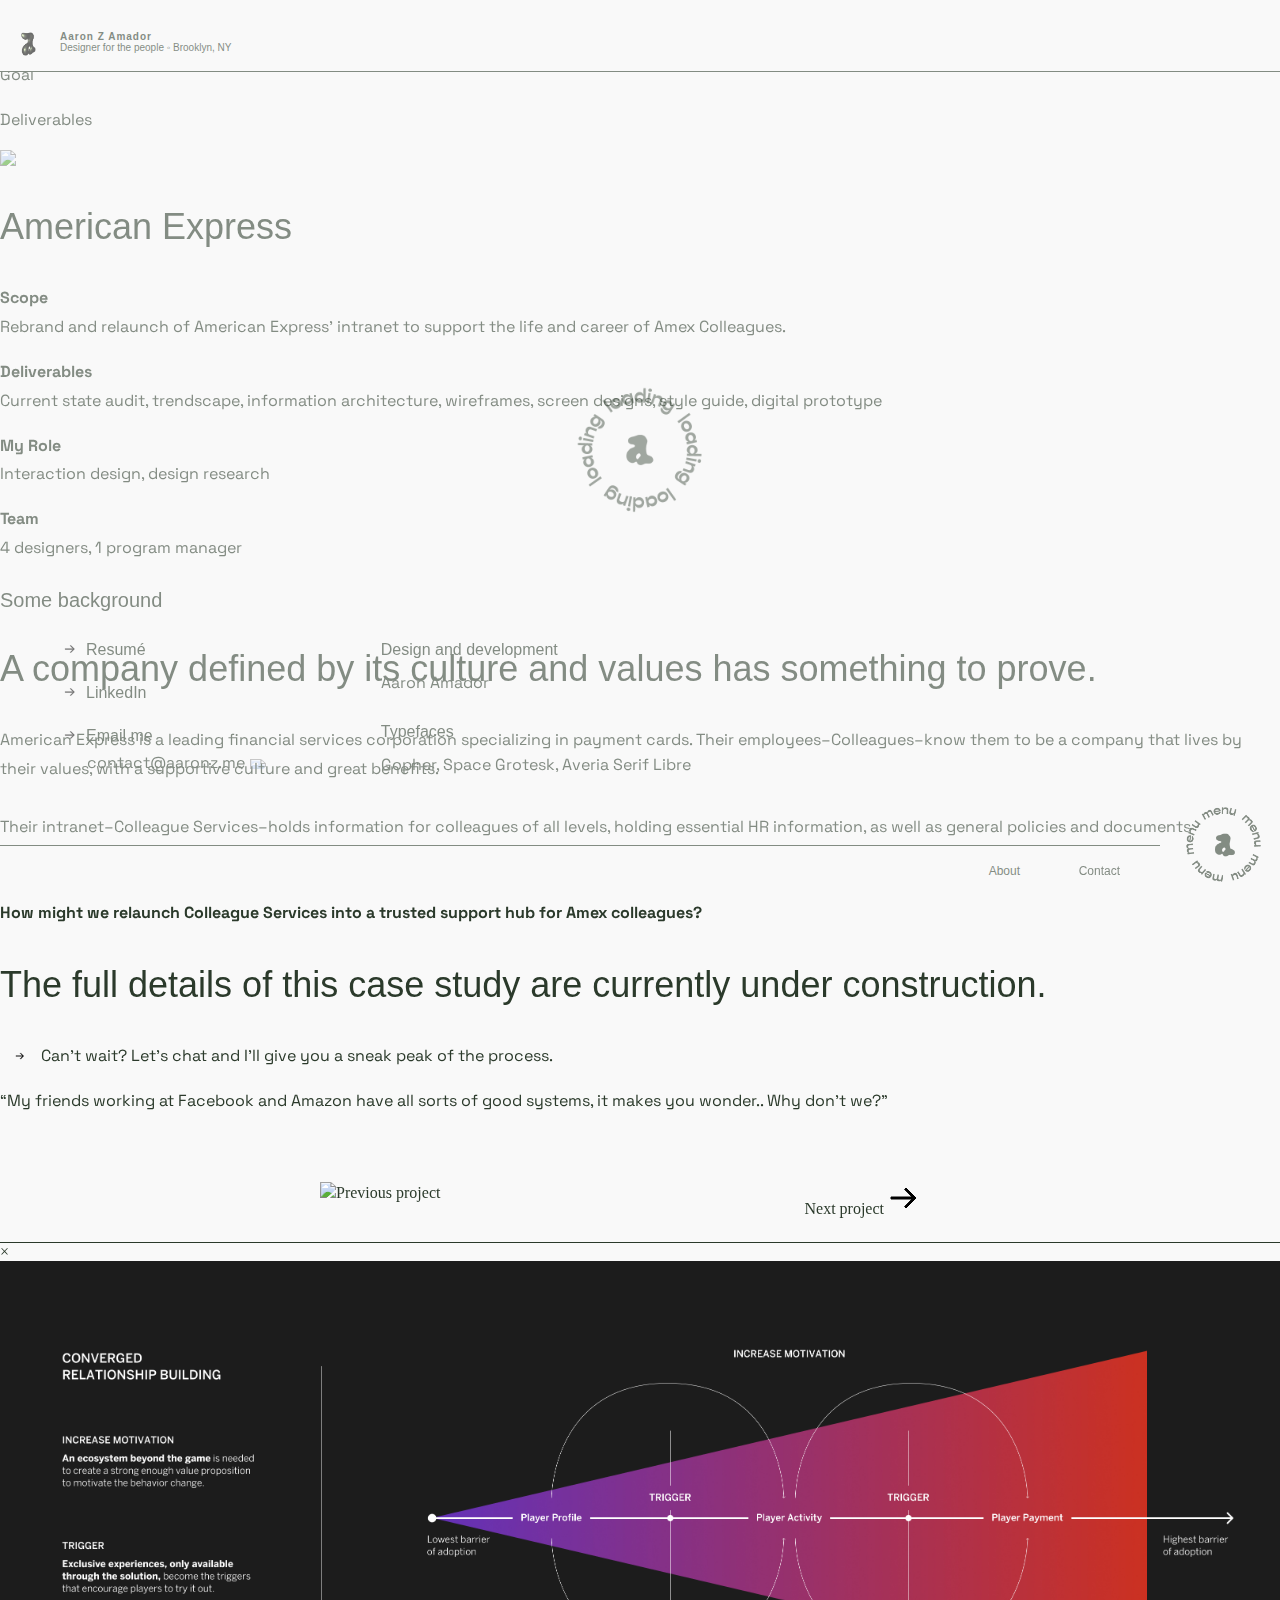
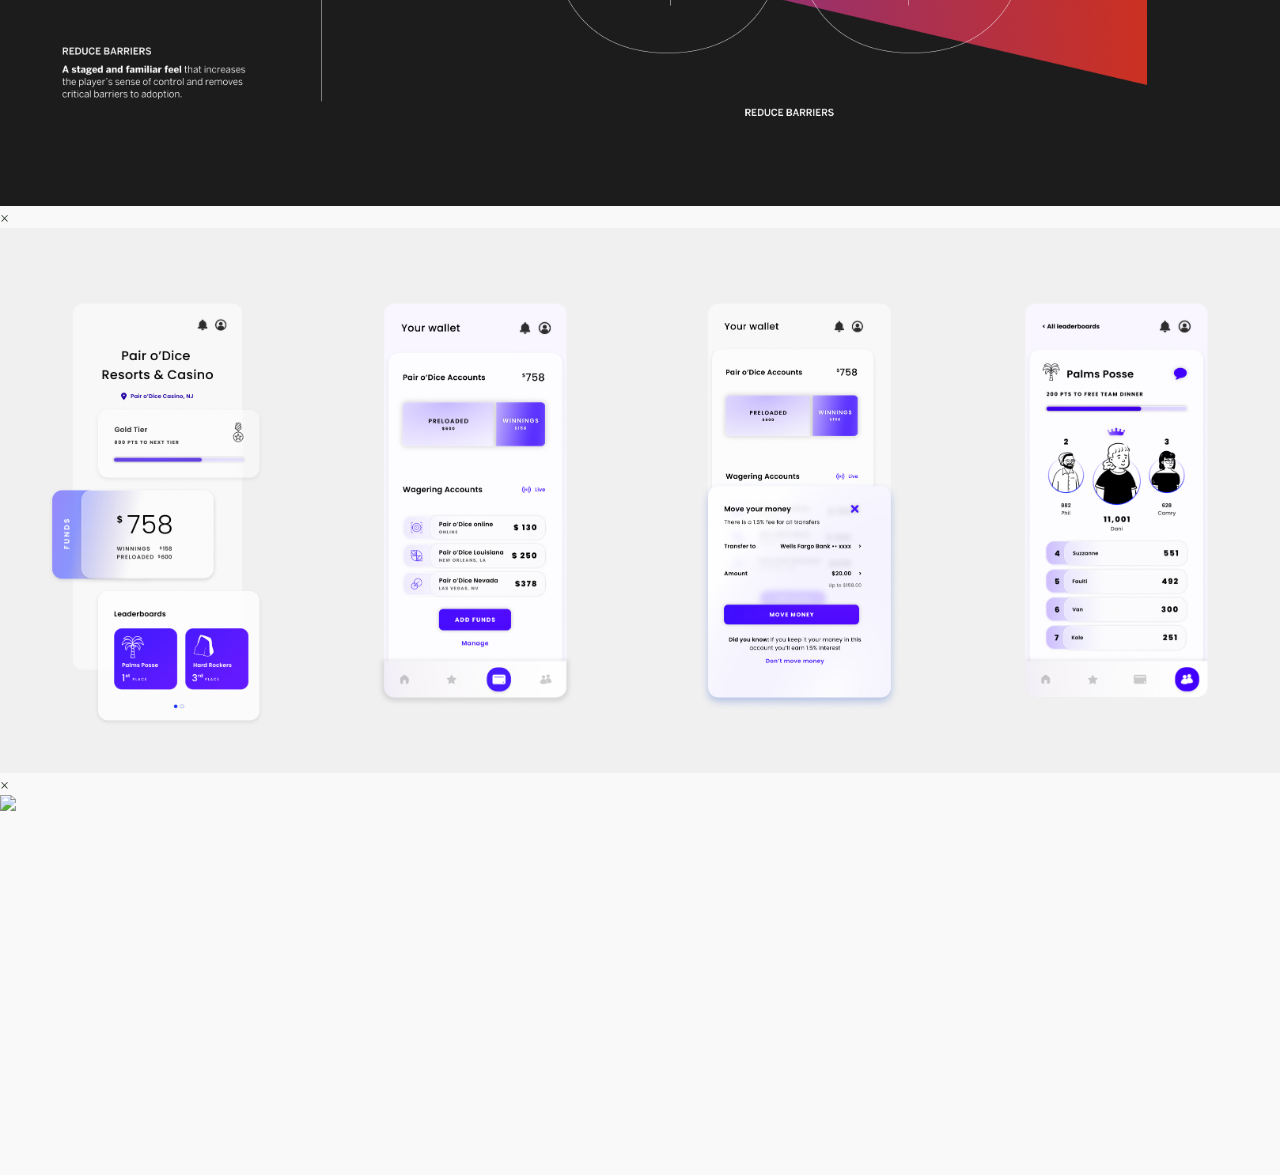
==== americanexpress.html @ e42b6cc3 "sig" ====
<!doctype html>
<html>

    <head>

        <title>American Express Case Study</title>
        <link rel="shortcut icon" type="image/jpg" href="images/favicon copy.png"/>
        <link rel="stylesheet" href="css/style.css">
        <link rel="stylesheet" href="css/americanexpressstyle.css">
        <link rel="stylesheet" href="https://use.typekit.net/ffr1rnt.css">
        <link rel="preconnect" href="https://fonts.gstatic.com">
        <link rel="preconnect" href="https://fonts.gstatic.com">
        <link href="https://fonts.googleapis.com/css2?family=Averia+Serif+Libre:ital,wght@1,300&display=swap" rel="stylesheet"><link rel="preconnect" href="https://fonts.googleapis.com">
        <link rel="preconnect" href="https://fonts.gstatic.com" crossorigin>
        <link href="https://fonts.googleapis.com/css2?family=Space+Grotesk:wght@300;400;500;600;700&display=swap" rel="stylesheet">

        <script src="https://ajax.googleapis.com/ajax/libs/jquery/1.9.1/jquery.min.js"></script>  


         <meta name="viewport" content="width=device-width, initial-scale=1">
    
    </head>


    <body>

        <div class="preload">
            <img src="images/preload base copy.png">
        </div>

        <div class="preload loader">
            <img src="images/loadin copy.png">
        </div>


        <header>

            <div id="left">
                <a href="https://aaronz.me"onclick=“window.open(‘https://aaronz.me’, ‘_self’);""><img src="images/1.gif"></A>
            </div>

            <div id="middle">
                <b>Aaron Z Amador</b><br>Designer for the people ◦ Brooklyn, NY
            </div>

            <div id="right">Menu</div>

        </header>

        <div class="sidemenu">

            <div class="gettingback">
                <div class="submenu">
                <img src="images/close.svg"></div>
            </div>

            <div class="linkage">
                
              <a href="https://aaronz.me"onclick=“window.open(‘https://aaronz.me’, ‘_self’);""><h1>Home</h1></a>
              <a href="#cs"><div class="also">Select projects</div></a>
          <div class="babies">
              <a href="kodakmoments.html"><h2><img src="images/32bold arrow.svg"> Kodak Moments</h2></a>
              <a href="americanexpress.html"><h2><img src="images/32bold arrow.svg"> American Express</h2></a>
              <a href="scientificgames.html"><h2><img src="images/32bold arrow.svg"> Scientific Games</h2></a>
              <a href="designweek.html"><h2><img src="images/32bold arrow.svg"> frog NY Design Week</h2></a>
          </div>   
          <div class="link1"id="footabout"><h1>About</div><br>
          <h1 class="contactmenuside">Contact</h1>
          
          </div>
        
        </div>

            <div id="statusbar">

                <a href="#about"><p class="statusitem1 ">Background</p></a>
                <a href="#backgroundgrid"><p class="statusitem2 ">Goal</p></a>
                <a href="#deliverablesgrid"><p class="statusitem3 ">Deliverables</p></a>

            </div>

            <div class="aboutcontainer">

                        <div class="aboutmenu">
                            <div class="closethis">
                                <img src="images/close.svg">
                            </div>

                            <div class="glimpse">
                              <img src="images/Frame 8me.png">
                              <h4>Aaron Z Amador</h4>
                              <p class ="tag">26 ◦ he / him ◦ cat dad</p>
                              <p class="bodyodyody"><br>Hello & thanks for stopping by!<br><br>
                                I'm Aaron, a designer in Brooklyn, New York. I'm an interaction designer by trade, visual designer by heart. Sometimes I do a little front-end on the weekends.<br><br>When I'm not knee deep in the details, you can find me tending to my orchid collection, cleaning my aquariums,
                                or binge watching a Real Housewives franchise.
                                 <br><br>Let's work together–
                                </p>
                        
                            </div>

                            <div class="aboutimg"><img src="images/sig.png">
                            </div>

                        </div>
            </div>
                            

<div class="wrapper">

<div class="everything">

    <div id="picturesque">
        <img src="images/amexhead.jpg">
    </div>

    <div id="about">
        <div class="projecttitle">
            <h3>American Express</h3></div>

              
             
        <p class="projectscope">
            <b>Scope</b><br>Rebrand and relaunch of American Express' intranet to support the life and career of Amex Colleagues.</p>
            
            <p class="projectdeliverables"><b>Deliverables<br></b> Current state audit, trendscape, information architecture, wireframes, screen designs, style guide, digital prototype
        </p>

        <p class="projectrole">
          <b>My Role</b><br>Interaction design, design research</p>
          
          <p class="teamsize"><b>Team</b><br> 4 designers, 1 program manager
        </p>

    </div>
      


    <div id="backgroundgrid">

        <div class="casestudybackground"><h4>Some background</h4>
          <h3>A company defined by its culture and values has something to prove.</h3>
            <p>American Express is a leading financial services corporation specializing in payment cards. Their employees–Colleagues–know them to be a company that lives by their values, with a supportive culture and great benefits.<br><br>Their intranet–Colleague Services–holds information for colleagues of all levels, holding essential HR information, as well as general policies and documents for conducting work. Colleagues feel their systems are outdated and untrustworthy, and that makes them question whether Amex is really innovative.


              <br><br><b>How might we relaunch Colleague Services into a trusted support hub for Amex colleagues?</b>
            </p>
        </div>

       <!-- <div class="sexydisplay"><img src="images/crb.jpg" onclick="openModa()"></div>

    </div>

    <div id="research"> 

        <div class="reviewback"><h4>The goal</h4><h3>Create a bold vision to converge physical & digital gambling experiences.</h3><p>The vision should include a go-to-market plan for a wholistic player experience that leverages their existing digital platforms to simplify and enhance in-person play, and bring the sense of community and excitement of a physical casino to online play.</p></div>
    
    </div>
    <div id="quotegrid">

      <p class="quotetext">“The more channels players engage with, the higher the loyalty goes and profitability grows exponentially.”</p>
      <p class="quotesource">— Penn National Gaming</p>

  </div>


<div id="deliverablesgrid">

  <div class="dtitle"><h4>The deliverables</h4>
    <h3>An experience vision, a journey map, & a service blueprint.</h3> </div>

  <div class="dimage1"><img src="images/conc.jpg"onclick="openModa2()"></div>

  <div class="dgoal">
      <p>We designed 14 innovative concepts that spanned digital and physical environments to inspire long-lasting engagement in both channels.
      </p>
  </div>

  
  
  <div class="dimage2"><img src="images/sgjourney.jpg"onclick="openModa3()"></div>

  <div class="dcap">
    <p>Creating deep, long-lasting relationships between casinos and players requires understanding them in every phase of their journey. Our concepts reduce barriers and and provide moments of delight to drive engagement and adoption of converged gaming solutions.
    </p>
</div>
</div>-->
<a href="mailto:contact@aaronz.me"target="_blank">
<div id="configrid">
<div id="config">
  <div class="alert"><h3>The full details of this case study are currently under construction.</h3>
    
    <div class="babies">
      <p><img src="images/32bold arrow.svg"> Can't wait? Let's chat and I'll give you a sneak peak of the process.</p>
  </div>   </a>


  </div>

</div>

</div>
<div id="configquote">

  <p class="configquotetext">“My friends working at Facebook and Amazon have all sorts of good systems, it makes you wonder.. Why don't we?”</p>

</div>



            

<div id="previousnext">
  <div class="previousproject"> <a href="scientificgames.html"> <span class="bouncy3 head">
      <img src="images/arrow--left.svg">Previous project</a></div>
  <div class="nextproject"> <a href="scientificgames.html"> <span class="bouncy3 head">Next project
      <img src="images/32bold arrow.svg"></a></div></div>



    



  
        <div id="myModa" class="modal">
            <span class="close cursor" onclick="closeModa()">&times;</span>
            <div class="modal-content">
          
              <div class="reviewimageslide">
                <img src="images/crb.jpg" style="width:100%"onclick="closeModa()">
              </div>
          
            </div>
          </div>
        
          
          <div id="myModa2" class="modal">
            <span class="close cursor" onclick="closeModa2()">&times;</span>
            <div class="modal-content">
          
              <div class="reviewimageslide2">
                <img src="images/conc.jpg" style="width:100%"onclick="closeModa2()">
              </div>
          
            </div>
          </div>
        
        
          <div id="myModa3" class="modal">
            <span class="close cursor" onclick="closeModa3()">&times;</span>
            <div class="modal-content">
          
              <div class="reviewimageslide2">
                <img src="images/sgjourney.jpg" style="width:100%"onclick="closeModa3()">
              </div>
          
            </div>
          </div>
        



</div></div>

<a id="contact"></a>
<div class="footercontainer">
    <div class="webdev">

      <div class="online">
                    
        <h5 class="bouncy">
           
          Design and development</h5>
          <p class="re" >Aaron Amador 
              </p> <h5 class="bouncy">
           
                Typefaces</h5>
                <p class="re"  >Gopher, Space Grotesk, Averia Serif Libre
                    </p>
        
    </div>


  </div>
    
    <div class="socials"> <div class="online">
        <a href="resume.pdf" target="_blank">
        <h5 class="bouncy">
            <img src="images/32bold arrow.svg">Resumé</h5></a><a href="https://www.linkedin.com/in/aaron-amador-75380b15a/"target="_blank"><h5 class="bouncy therest">
           
                <img src="images/32bold arrow.svg">LinkedIn</h5></a><a href="mailto:contact@aaronz.me"target="_blank">
                    
                    <h5 class="bouncy">
           
                    <img src="images/32bold arrow.svg">Email me</h5></a>
                    <p class="co" onclick="copyToClipboard('.co')">contact@aaronz.me<img src="images/copy.svg"> 
                        </p>
        
    </div></div>
</div></div></div>









<footer>
    <div class="sleft"></div>
    <div class="sright"></div>
    <div class="rotm">
        <div class="rotatingm">
            <img src="images/menu copy.png">
        </div>
        <div class="menbase">
            <img src="images/preload base copy.png">
        </div>
    </div>
    <div class="slinks1">
        <div class="link1"id ="flatout">About</div></div>
        <div class="slinks2 contactlink"> <a href="#contact">Contact</a></div></div>
    </footer>


<script src="js/preloader.js"></script>
<script src="js/sidemenu.js"></script>
<script src="js/amexstatus.js"></script>
<script src="js/imagepreload.js"></script>
<script src="js/aboutmenu.js"></script>
<script src="js/amexshadowbox.js"></script>

</body>
</html>
---- css/style.css ----
@media only screen and (min-width: 320px) {
 
    



    html {
        scroll-behavior: smooth;
    }
    
    body{
        background-color:#f9f9f9;
        transition:.3s  ease;
        margin: 0;
        color:#2B3A2B;
    }
    
    a{
        color:#2B3A2B;
        text-decoration:none;
    }
    p{
        font-size:.8750em;
        -webkit-font-smoothing: antialiased;
        line-height:1.8em;
        font-family: space grotesk;
        color:#2B3A2B;
        font-weight: 400;
        letter-spacing:.0em;
        font-style: normal; 
    }
    
    
    
    header{
        position:fixed;
        display:grid;
        color:#2B3A2B;
        border-bottom:1px solid #2B3A2B;
        background-color:#f9f9f9;
        width:100%;
        z-index:500;
        grid-template-columns:60px auto 1fr;
        height:55px;
        grid-template-rows:1fr;
        grid-template-areas:
        "left middle right"
        ;
    
    }
    
    
    #left{
        grid-area:left;
    }
    #middle{
        padding:15px 0px 0px 0px;
        grid-area:middle;
        font-family: gopher, sans-serif;
        font-size: .6250em;
        font-weight:400;
        letter-spacing:0px;
    }
    #middle b{
        font-family: gopher, sans-serif;
        letter-spacing:1px;
        font-weight:600;
        font-size: .6250em;}
    
    #right{
        grid-area:right;
        right:0;
        position:absolute;
        padding:20px 20px 0px 0px;
        font-family: gopher, sans-serif;
        letter-spacing:1px;
        font-weight:600;
        font-size:.875em;
        transition: .5s;
        opacity:1;
    }
    
    
    #left img{
        position:fixed;
        max-height: 35px;
        padding: 11px 0 0 12px;
        filter: grayscale(100%) sepia(100%) hue-rotate(40deg);
    }
    
    .aboutcontainer{
        left:-100%;
        position:absolute;
        height: 100%;
        width:100%;
        transition: .5s;
    }
    .aboutmenu{
        border-right:1px solid #2B3A2B;
        position:fixed;
        transition: .5s;
        height:100vh;
        width:calc(100% - 75px);
        background-color:#f9f9f9;
        grid-area:aboutmenu;
        z-index:450;
        overflow-y:scroll;
        transition: 1s;
        display:grid;
        grid-template-columns:1fr;
        grid-template-rows: 15px min-content auto ;
        grid-template-areas:
        "closethis"
        "glimpse"
        "aboutimg"
    
    }
    .aboutmenuclicked{
        left:0;
        transition: .5s;
    }
    .closethis{
        position:sticky;
        top:55px;
        z-index:5;
        padding:15px 15px 0 0;
        grid-area:closethis;
    }
    .closethis img{
        height:35px;
        float:right;
    }
    .aboutstuff{
        padding-top:20px;
        font-size:10px;}
    
    .glimpse{
        padding:80px 20% 0 10%;
        grid-area:glimpse;
    }
    .glimpse .tag{
        font-size:8px;
        font-weight:500;
    }
    .glimpse p, .glimpse h4{
        margin:0;
    }
    .glimpse img{
        border:1px solid #2B3A2B;
        max-width:40%;
        margin-bottom:20px;
    }
    .glimpse .bodyodyody{
        line-height:20px;
    }
    
    .aboutimg{

            padding:10% 0px 80px 10%;
        
        
        grid-area:aboutimg;
    }
    .aboutimg img{
        max-width:20%;
    
    }
    .showimage img{
        display: block;
        margin-left: auto;
        margin-right: auto;
        border:1px solid #2B3A2B;
        max-width:75%;}
    
    .showimage{
        max-height:100vw;
        background-color:#f9f9f9;
        padding:80px 20px 40px 20px;
        grid-area:showimage;
    }
    
    .restinfo{
        padding:0px 0px 0 15%;
        grid-area:restinfo;
        background-color:#f9f9f9;
    }
    .restinfo2{
        padding:20px 0px 60px 15%;
        background-color:#f9f9f9;
        grid-area:restinfo2;
    }
    .bottomabout .bouncy img{
        max-height:10px;
        padding-right:12px;
    }

    #config img{
        max-height:10px;
        padding-right:12px;
    }


    .restinfo .online:hover{cursor: pointer;}
    .link1, .co, .closethis, .gettingback{cursor: pointer;}
    .sidemenu{
        position:fixed;
        height:100%;
        background-color:#f9f9f9;
        width:100%;
        top:0;
        left:100%;
        border-left:1px solid #2B3A2B;
        z-index:501;
        transition: .5s;
        display:grid;
        grid-template-columns:1fr;
        grid-template-rows:30px 1fr;
        grid-template-areas:
        "topmenu"
        "bottommenu"
    
    }
    .gettingback{
        position:absolute;
        top:0;
        right:0;
        height:40px;
        z-index:8;
        grid-area:topmenu;
    }
    .gettingback img{
        padding:15px 0px 0 0;
        height:35px;
    }
    
    .submenu{
        position:absolute;
        right:75px;
    }
    .sideclicked{
        left:55px;
        transition: .5s;
    
    }
    
    .linkage{
        padding: 20px 0px 0px 40px;
        grid-area:bottommenu;
    }
    
    h1{
        font-family:gopher, sans-serif;
        font-size:1.5rem;
        line-height:80px;
        font-weight: 500;
    
    }
    
    .also{
        font-family:gopher, sans-serif;
        font-size:1.5rem;
        font-weight:500;
        line-height:-80px;
    }
    .contactmenuside{
        margin-top:-20px;
    
    }

    .b a{
        display:inherit
    }
    .a a{
        display:none}
    .babies{
        padding-left:15px;
        line-height: 30px;
    }
    .babies img{
        animation-name: bouncy;
        animation-duration: 1500ms;
        animation-iteration-count: infinite;
        animation-timing-function: linear; }
    h2{
    
        font-family:gopher, sans-serif;
        font-size:1rem;
        font-weight:300;
    }
    
    h2 img{
        height:14px;
        padding-right:10px;
    }
    
    
    
    .preload{
        position:fixed;
        width:100%;
        height:100vh;
        z-index:100000;
        top:0;
        display:flex;
        justify-content:center;
        background-color:#f9f9f9;
    }
    
    .preload img{
        width:200px;
        height:200px;
        margin:auto auto;
    }
    
    .loader{
        background-color:transparent;
        animation-name: spin;
        animation-duration: 6000ms;
        animation-iteration-count: infinite;
        animation-timing-function: linear; 
    }
    
    @keyframes spin {
        0% {
            transform:rotate(-0deg);
        }
        100% {
            transform:rotate(360deg);
        }
    }
    
    
    
    
    
    .popup {
        position: relative;
        display: inline-block;
        cursor: pointer;
      }
      
      .popup .popuptext {
        visibility: hidden;
        width: auto;
        color: #2B3A2B;
        font-family: helvetica-neue, sans-serif;
        background-color:transparent;
        font-weight: 600;
        text-align: center;
        border-radius: 0px;
        font-size:8px;
        position: absolute;
        text-transform:uppercase;
        letter-spacing:1px;
        z-index: 1;
        bottom: 100%;
        left: 70%;
        margin-left: -80px;
      }
      
      
      /* Toggle this class when clicking on the popup container (hide and show the popup) */
      .popup .show {
        -webkit-animation: fadeIn 1s;
        animation: fadeIn 1s
      }
      
      /* Add animation (fade in the popup) */
      @-webkit-keyframes fadeIn {
        0% {opacity: 0;
            visibility: hidden;}
        50% {opacity: 1;
            visibility: visible;}
        100% {opacity: 0;
            visibility: hidden;}
      }
      
      @keyframes fadeIn {
        0% {opacity: 0;
            visibility: hidden;}
        50% {opacity: 1;
            visibility: visible;}
        100% {opacity: 0;
            visibility: hidden;}
      }
    
    
    .webly{
        line-height:26px;
    }
    .webly b{
        font-family: gopher, sans-serif;
        font-size:14px;
    }
    
    
    
    .everything{
        z-index:3;
        margin: 0 0 280px 0;
        left:0;
        width:100%;
        height:100%;
        background-color:transparent;
        transition: .3s;
        
    }
    
    
    #hole{
        display:flex;
        width:100%;
        color:#2B3A2B;
    }
    #intro{
        padding:120px 0 0 20px;
        background-color:#f9f9f9;
    }
    
    #intro img{
        height:.70rem;
        background-color:transparent;
        animation-name: globe;
        margin-left:1px;
        animation-duration: 120s;
        animation-iteration-count: infinite;
        animation-timing-function: linear; 
    }
    
    @keyframes globe {
        0% {
            transform:rotate(-0deg);
        }
        100% {
            transform:rotate(3600deg);
        }
    }
    
    h3{
        
        font-family: gopher, sans-serif;
        font-weight: 400;
        font-style: normal;
        font-size:	1.3125em;}
    
    .nowrap{
        white-space:nowrap
    }
    
    .letters{
        margin-left:0px;
    }
    
    #cs{
        margin-top:-90px;
        padding-top:100px;
    }
    
    
    #background{
        background-color:#f9f9f9;
        color:#2B3A2B;
        padding:60px 0 0 20px;
    }
    
    h4{
        font-family: gopher, sans-serif;
        font-weight: 400;
        font-style: normal;
        font-size:1em
    }
    .workgrid h4{
        margin-top:10px;
    }


    .bodyodyody{
        background-color:#f9f9f9;
        margin-top:-15px;
        margin-bottom:0;
    }
    .showalittle{
        background-color:#f9f9f9;
        width:100%;
    }
    
    .showalittle img{
        padding:100px 0 0 15px;
        width: 20px;
        animation-name: bounce;
        animation-duration: 1500ms;
        animation-iteration-count: infinite;
        animation-timing-function: linear; 
    }
    @keyframes bounce {
        0% {
            transform:translatey(0);
        }
        50% {
            transform:translatey(10px);
        }
        100% {
            transform:translatey(0px);
        }
    }
    #casestudies{
        padding:120px 20px 80px 20px;
        background-color:#f9f9f9;
        transition: .3s;
        border-bottom:1px solid #2B3A2B;
    }
    
    .workgrid{
        padding:0px 00px 0px 0px;
        display:grid;
        grid-template-columns:1fr;
        grid-template-rows:1fr 1fr 1fr 1fr;
        grid-row-gap: 40px;
        height:100%;
        grid-template-areas:
        "first"
        "second"
        "third"
        "fourth"
        ;
    }
    
    .first img, .second img, .third img, .fourth img{
        width:100%;
    }
    
    .first{
        grid-area:first;
    }
    .second{
        grid-area:second;
    }
    
    .third{
        grid-area:third;
    }
    
    .fourth{
        grid-area:fourth;
    }
    .first img, .second img, .third img, .fourth img{
        padding-bottom:20px;
    }
    
    
    
    h5{
        margin-top:25px;
        font-family: gopher, sans-serif;
        font-weight: 500;
        font-style: normal;
        font-size:14px;
        padding:0px 0px 0px 0px;
        margin-bottom:0px;
    }
    h6{
        font-family: gopher, sans-serif;
        font-weight: 400;
        font-style: normal;
        font-size:24px;
        padding:0px 0px 0px 0px;
        margin-bottom:0px;
    }
    .bouncy{
        margin-bottom:0px;
    }
    
    .co{
        padding-left:23px;
        margin:0;
        padding-top:4px;
        font-size:.875rem;
        display:flex;
    }
    .re{
        font-size:.875rem;
        margin:6px 0 0 0;
        padding-top:4px;
        display:flex;
    }
    .co img{
          height:10px;
          margin-top:10px;
          padding-left:5px;
      }


      
      
    .bouncy img, .bouncy2 img, .bouncy3 img{
        animation-name: bouncy;
        animation-duration: 1500ms;
        animation-iteration-count: infinite;
        animation-timing-function: linear; }
    
    
        @keyframes bouncy {
            0% {
                transform:translatex(0);
            }
            50% {
                transform:translatex(10px);
            }
            100% {
                transform:translatex(0px);
            }
        }
    .tag{
        padding-right:10px;
        font-family: gopher, sans-serif;
        font-weight:400;
        letter-spacing:1px;
        text-transform:uppercase;
        letter-spacing:2px;
        color:#2B3A2B;
        margin-top:-15px;
        font-size:10px;
        padding:0px 0px 0px 0px;
    }
    
    .tag a{
    
        color:#2B3A2B;
    }.cstag{
        font-family: gopher, sans-serif;
        font-weight:600;
        letter-spacing:1px;
        text-transform:uppercase;
        letter-spacing:2px;
        color:#2B3A2B;
        margin-top:-15px;
        font-size:10px;
        padding:0 0 20px 0;
        border-bottom:1px dotted #89a489;
    }
    
    .tag a{
    
        color:#2B3A2B;
    }
    
    .footercontainer{
        position:fixed;
        z-index:-1;
        transition: .3s;
        opacity:1;
        bottom:60px;
        width:99%;
        padding:60px 0px 0 20px;
        display:grid;
        grid-template-columns:1fr 1fr;
        row-gap:20px;
        grid-template-rows:1fr;
        grid-template-areas:
        "socials webdev"
        ;
    
    
    
    }
    
    .fcclicked{
        opacity:0;
        transition: .5s;
    }
    
    
    .socials img{
        max-height:12px;
        padding-right:10px;
    }
    .socials{
        padding:80px 0 0 0px;
        grid-area:socials;
    }
    .webdev{
        grid-area:webdev;
        padding:80px 0 0 0px;
    }
    .onclick{
        opacity:0;
        transition: .5s;
    }
    footer{
        display:none;
    }
    
    
    #previousnext{
        display:grid;
        margin: -90px 0 0 0;
        padding:120px 20px 40px 40px;
        grid-template-columns:auto auto;
        background-color:#f9f9f9;
        grid-template-rows:auto;
        border-bottom:1px solid #2B3A2B;
        grid-template-areas:
        "previousproject nextproject"
        ;
    
    
    
    }

    .previousproject{
        grid-area:previousproject;
        
    }
    
    .nextproject{
        padding-right:40px;
        position:absolute;
        grid-area:nextproject;
        right:0;
        
    }
    .linkage{
        cursor:pointer;
    }
    


    }
    
    
    
    @media only screen and (min-width: 1024px) {
    
    
    
    
    footer{
        display:grid;
        z-index:506;
        position:fixed;
        height:55px;
        background-color:#f9f9f9;
        bottom:0;
        left:0;
        width:100%;
        grid-template-columns:1fr 100px 120px;
        grid-template-rows:1px 1fr;
        grid-template-areas:
        "sleft sleft sright"
        "slinks1 slinks2 rotm"
        ;
    
    }
    .sleft{
        width:100%;
        border-top:1px solid #2B3A2B;
        grid-area:sleft;
    }
    .sright{
        grid-area:sright;
    }
    .wrapper{
        transition: 1s;}


    h3{
        font-size:36px;
    }
    
    
    .slinks1{
        padding:18px 40px 0 0;
        position:absolute;
        grid-area:slinks1;
        right:0;
        font-family: gopher, sans-serif;
        font-size:12px;
        font-weight:400;
        word-spacing:40px;
        letter-spacing:0px;
    }
    
    
    .slinks2{
        padding:18px 40px 0 0;
        position:absolute;
        grid-area:slinks2;
        right:0;
        font-family: gopher, sans-serif;
        font-size:12px;
        font-weight:400;
        word-spacing:40px;
        letter-spacing:0px;
    }
    #intro{
        padding:120px 0 0 60px;
    }
    
    #background{
        padding:60px 0 0 60px;
    }
    .rotm{
        position:relative;
        grid-area:rotm;
    }
    


    .b a{
        display:none
    }
    .a a{
        display:inherit;
    }
    .rotatingm img{
        position:fixed;
        bottom:18px;
        right:19px;
        width:75px;
        border-radius:55%;
        background-color:#f9f9f9;
        animation-name: men;
        animation-duration: 20000ms;
        animation-iteration-count: infinite;
        animation-timing-function: linear; 
        transition: 1s;
    }
    .webly{
        line-height:26px;
    }
    
    .menbase img{
        position:fixed;
        bottom:-20px;
        right:-20px;
        width:150px;
        transition: 1s;
    }
    
    @keyframes men {
        0% {
        }
    
        100% {
            transform:rotate(360deg);
        }
    }
    .cmen img{
        animation-name: cmen;
        animation-duration: 4000ms;
        animation-iteration-count: infinite;
        animation-timing-function: linear; 
        transition: 3s;
    }
    
    @keyframes cmen {
        0% {
        }
    
        100% {
            transform:rotate(-360deg);
        }
    }
    
    
    .showalittle img{
        padding:80px 0 0 55px;
    }
    
    #right{
        opacity:0;
    }
    
    
    .also{
        font-size:32px;
    }
    #cs{
        margin-top:-90px;
        padding-top:130px;
    }


    
    #intro img{
        height:19px;
    }
    
    .glimpse{
        padding:15% 30% 0 10%;
        grid-area:glimpse;
    }
    .glimpse img{
        border:1px solid #2B3A2B;
        max-width:30%;
        margin-bottom:20px;
    }


    #left{
        grid-area:left;
    }
    #middle{
        font-size: 10px;
    }
    #middle b{
        font-size: 10px;}
    
    #right{
        font-size:14px;
    }
    
    
    .sideclicked{
        left:70%;
        transition: .5s;
    
    }
    
    .showimage img{
        display: block;
        margin-left: auto;
        margin-right: auto;
        border:1px solid #2B3A2B;
        max-width:50%;}
    
    .showimage{
        padding:80px 20px 120px 20px;}
        .gettingback img{
            padding:15px 15px 0 0;
            height:35px;
        }
    .gettingclicked{
        right:65%;
        transition: .4s;
    }
    .workgrid{
        padding:0px 11.6% 0px 0px;
        height:100%;
        grid-template-columns:50% 50%;
        grid-template-rows:1fr 1fr;
        grid-column-gap: 80px;
        grid-row-gap: 80px;
        grid-template-areas:
        "first second"
        "third fourth"
        ;
    }
    
    .findme{
        padding:0 0 0 60px;
    }
    
    .footercontainer{
        padding:40px 0 60px 5%;
        transition: .3s;
        grid-template-columns:25% 35%;
    
    
    }
      
    
    #previousnext{
        padding:140px 30% 40px 25%;
        ;
    
    
    
    }
    
    p{
        font-size:16px;
        line-height:1.8em;
        font-family: space grotesk;
        color:#2B3A2B;
        font-weight: 400;
        letter-spacing:.0em;
        font-style: normal; 
    }
    
    .nextproject{
        padding-right:calc(25% + 40px);
        position:absolute;
        grid-area:nextproject;
        right:0;
        
    }
    
    h1{
        font-size:32px;
    
    }
    
    .closethis{
        top:55px;
    }
    
    .closethis img{
        height:35px;
    }
    .everything{
        margin:0 0 360px 0;
        transition: .3s;
    }
    
    #casestudies{
        margin:-90px 0 0 0;
        padding:170px 0px 80px 60px;
        transition:.3s;
    }
    
    .csclicked{
        padding:180px 31% 80px 60px;
        transition:.3s;
    }
    
    .glimpse{
        padding:25% 20% 0 10%;
        grid-area:glimpse;
    }
    h4{
        font-size:20px;
    }
    
    h2{
    
        font-size:24px;
    }
    
    .aboutmenu{
        width:25%;
        transition:.5s;
    
    }
    .bottomabout{
        width:45%;
        transition:.5s;
    }
    
    
    .socials{
        padding:80px 0 0 0px;
        grid-area:socials;
    }
    .webdev{
        grid-area:webdev;
        padding:80px 0 0 0px;
    }
    .co{
        font-size:1rem;
    }
    .re{
        font-size:1rem;
    }
    
    h5{
        font-size:16px;
    }
    }
    
    
    
    
    @media only screen and (min-width: 2560px) {
    
    
    
        
        #intro{
            padding:120px 0 0 120px;
        }
        
        #background{
            padding:60px 0 0 120px;
        }
        
        .showalittle img{
            padding:80px 0 0 115px;
        }
        
        
        #cs{
            margin-top:-90px;
            padding-top:130px;
        }
        
        
    
        .workgrid{
            padding:0px 6.5% 0px 0px;
            height:100%;
            grid-template-columns:50% 50%;
            grid-template-rows:1fr 1fr;
            grid-column-gap: 40px;
            grid-row-gap: 80px;
            grid-template-areas:
            "first second"
            "third fourth"
            ;
        }
        
        .findme{
            padding:0 0 0 120px;
        }
        
        .footercontainer{
            padding:40px 0 60px 0;
            grid-template-columns:25% 35%;
        
        
        }
        
        .everything{
            margin:0 0 360px 0;
            transition: .3s;
        }
        
        #casestudies{
            margin:-90px 0 0 0;
            padding:170px 0 80px 120px;
            transition:.3s;
        }
        
        
      
        
        
        
        
        
        
        }
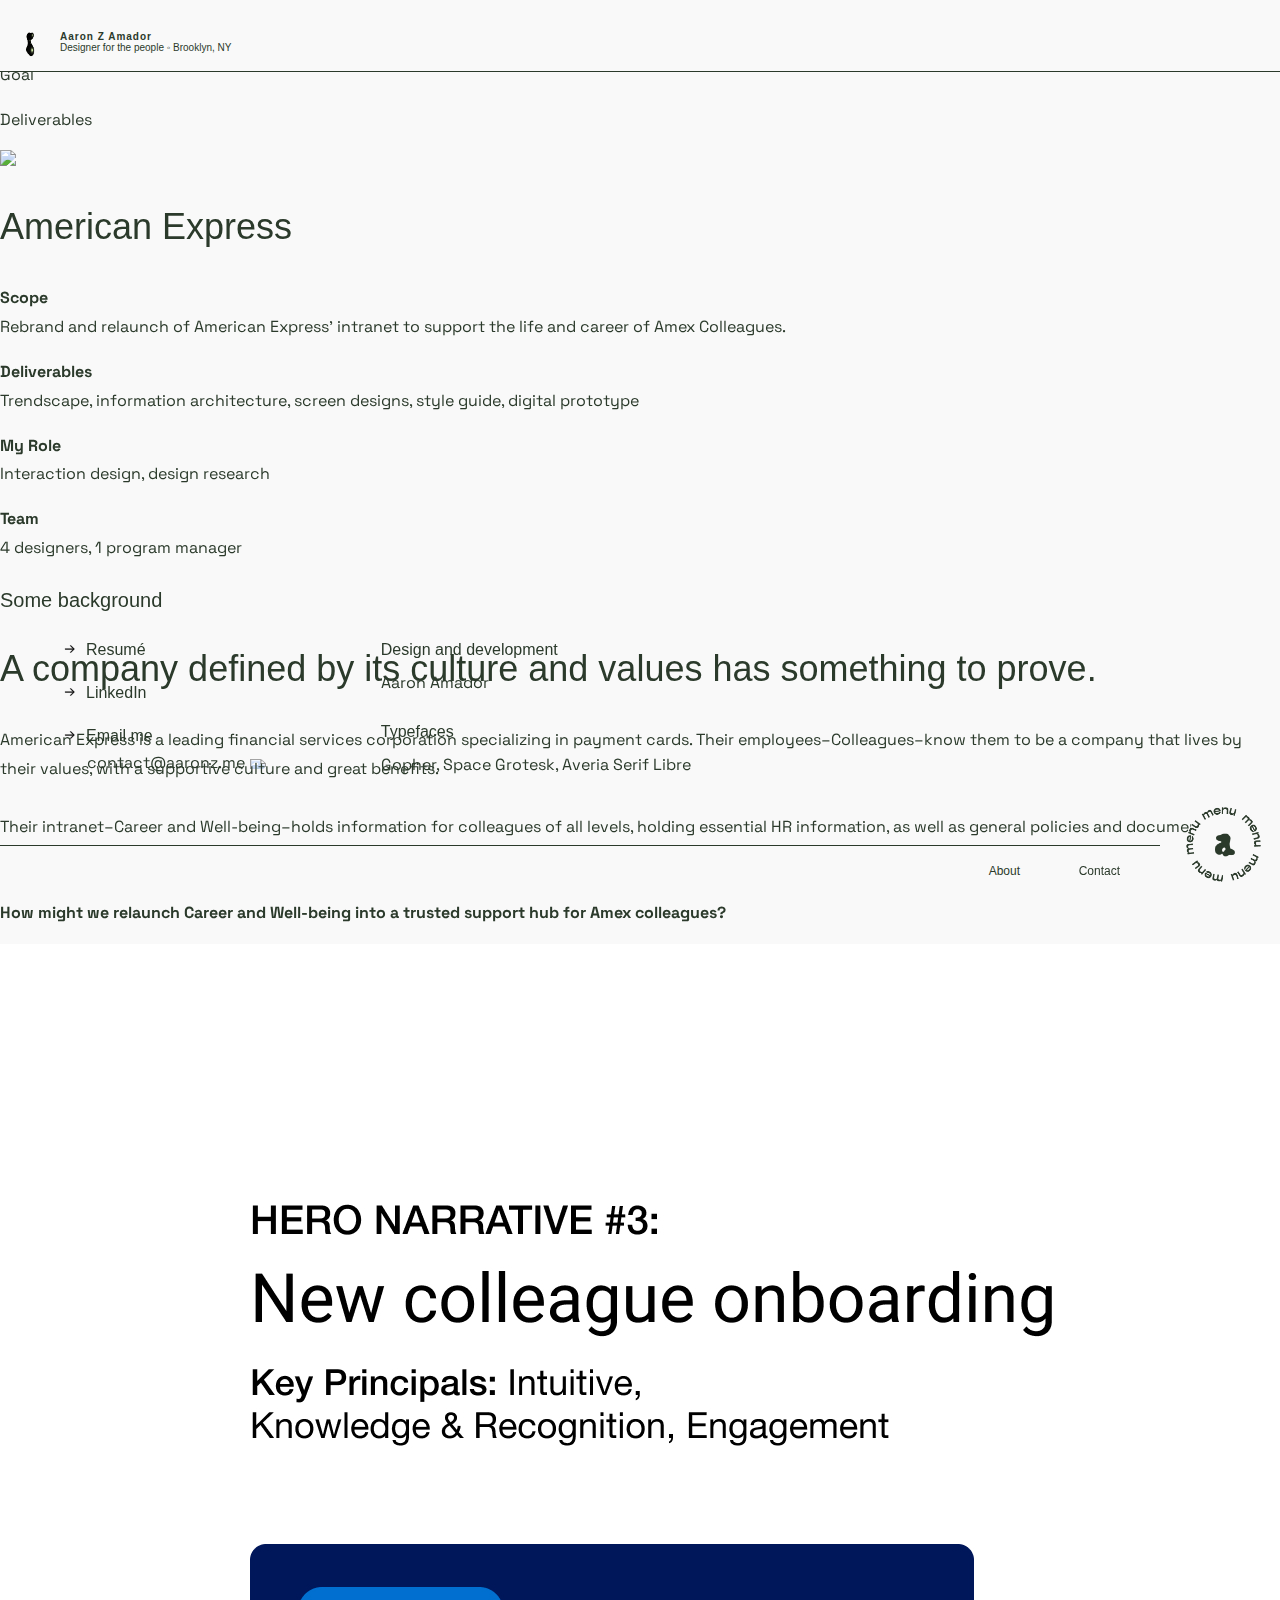
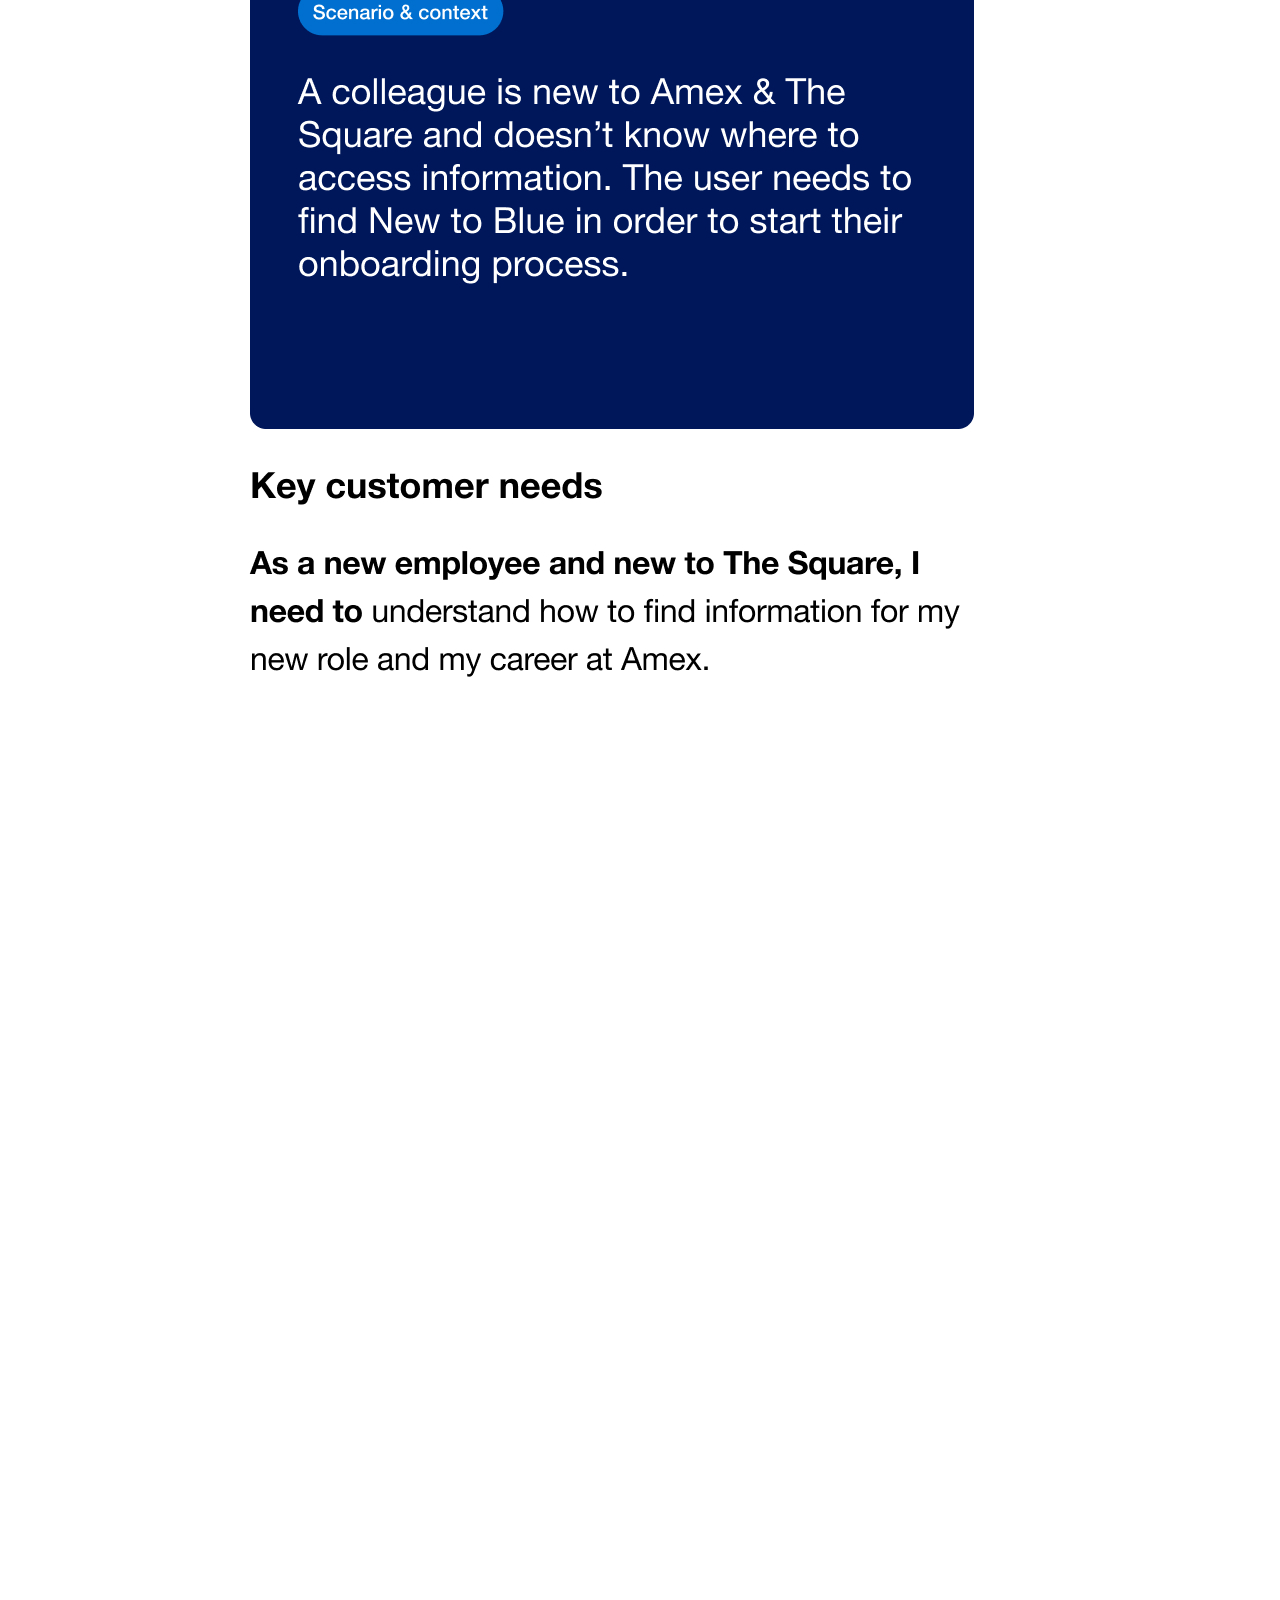
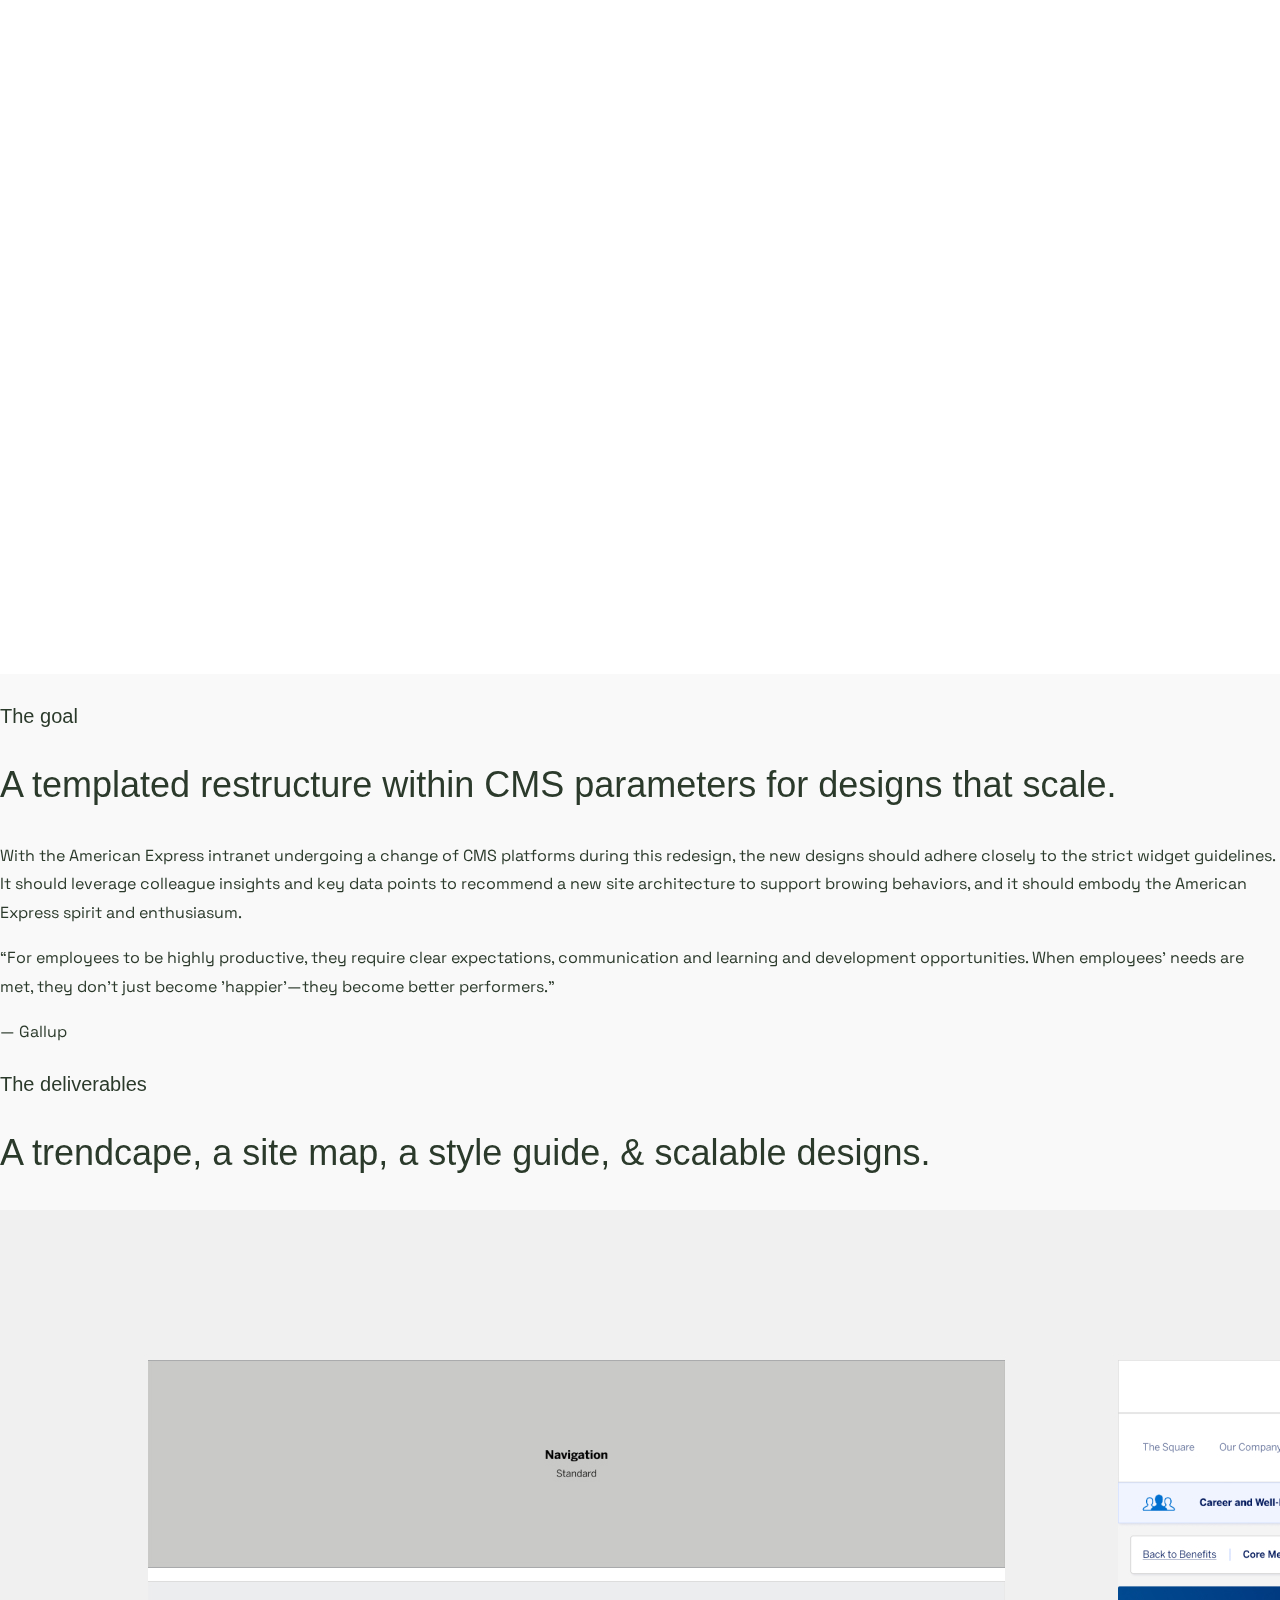
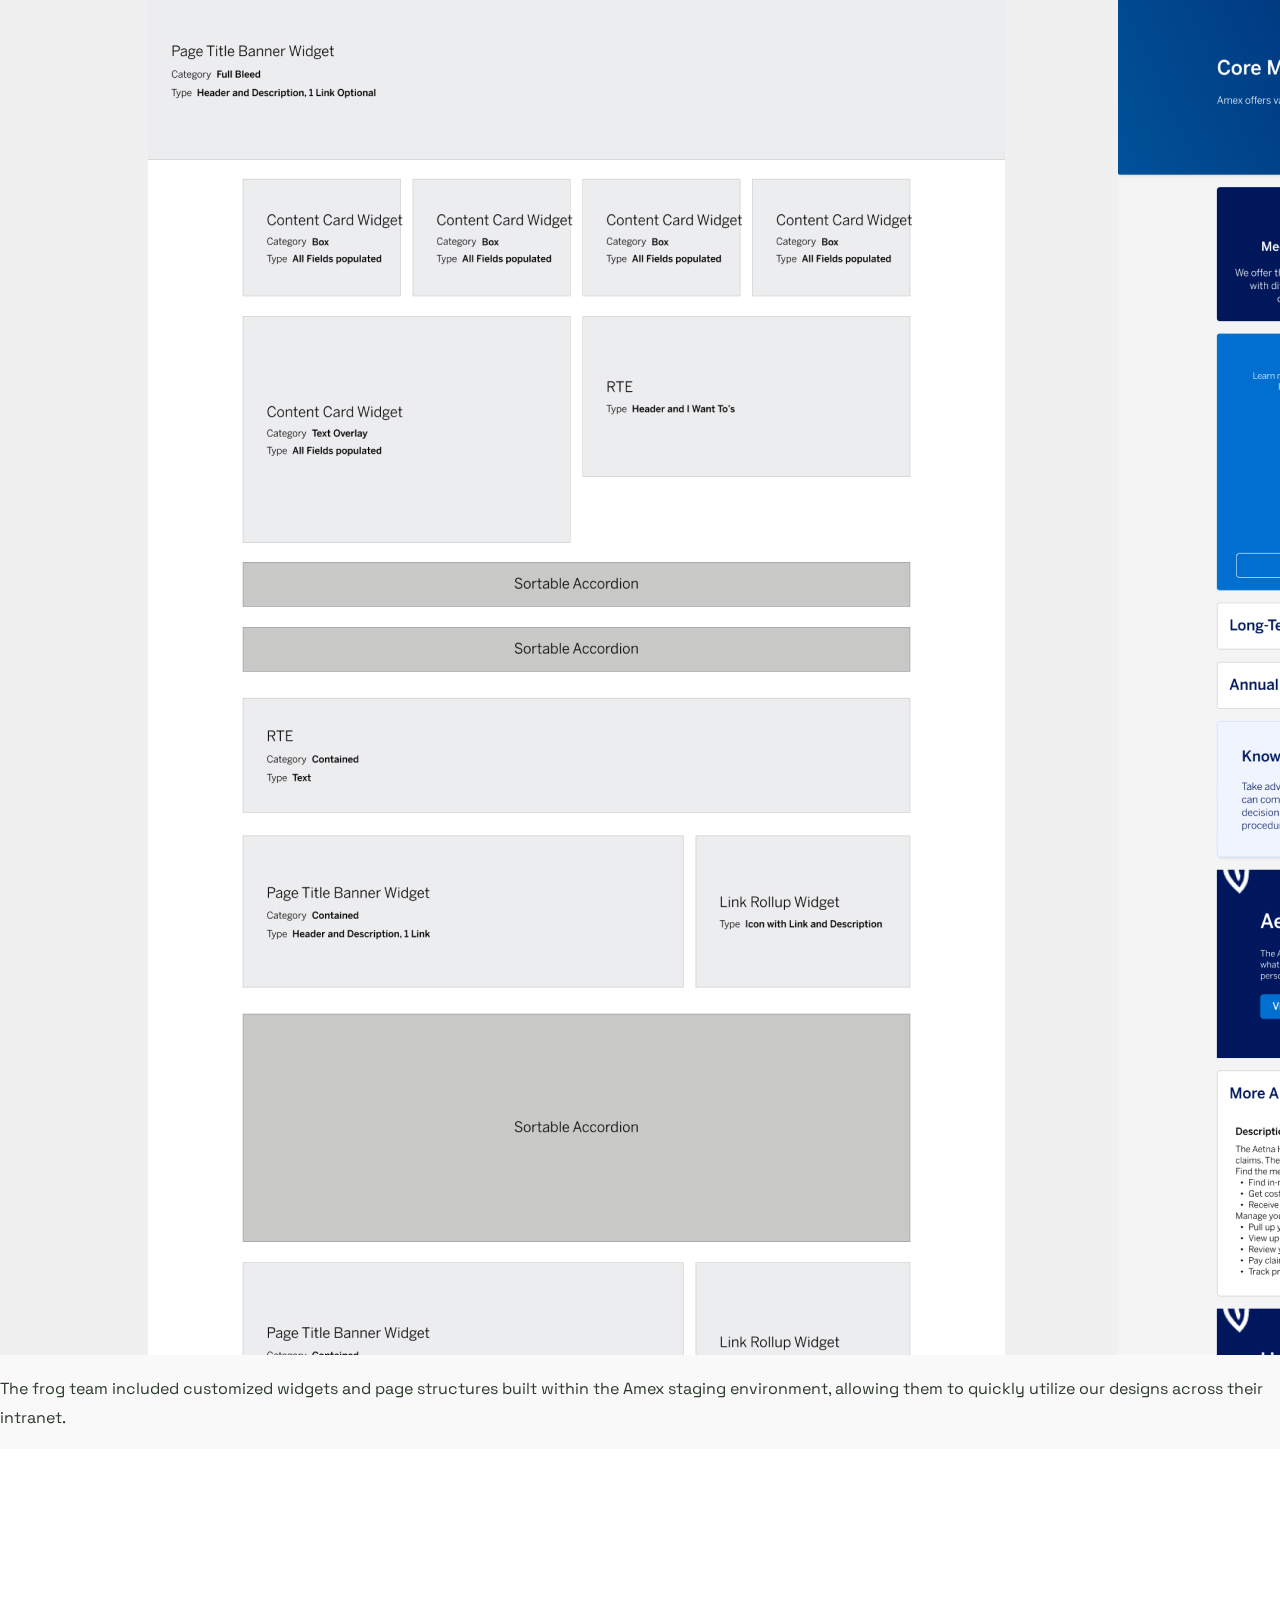
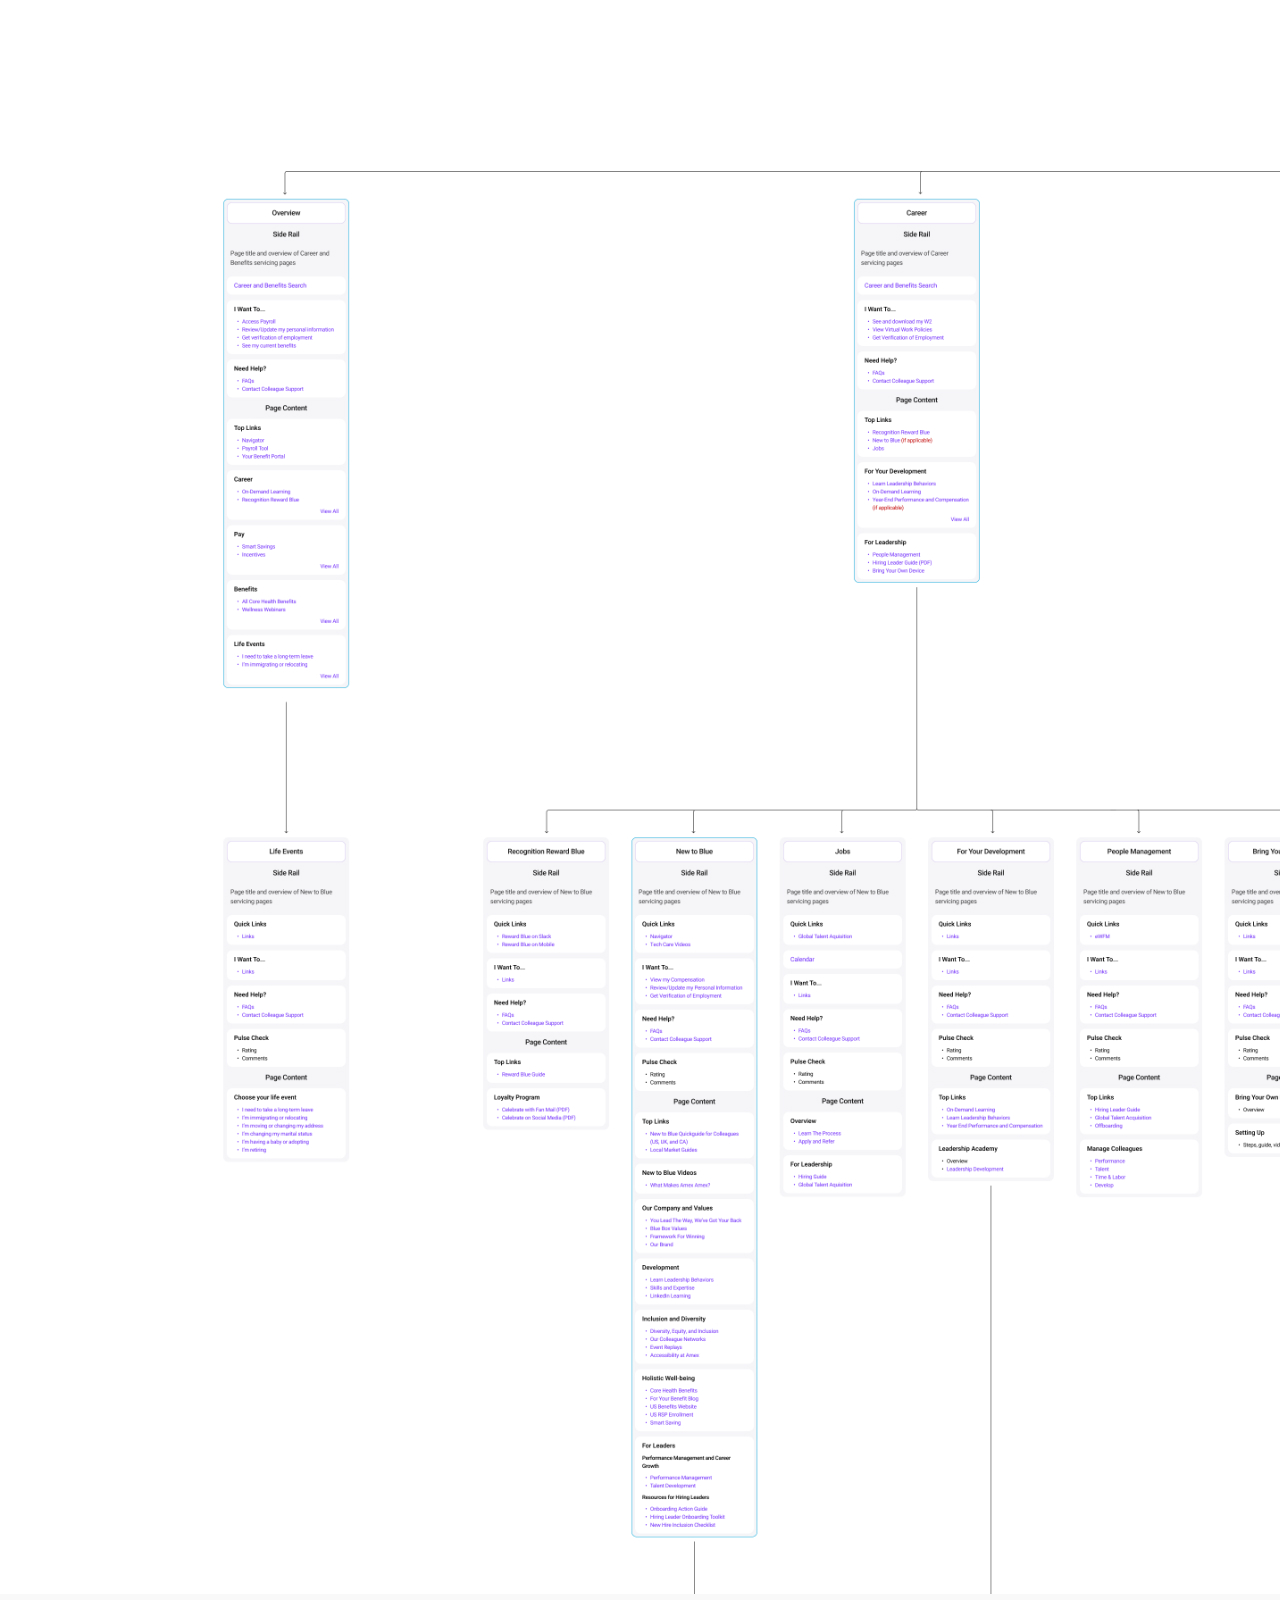
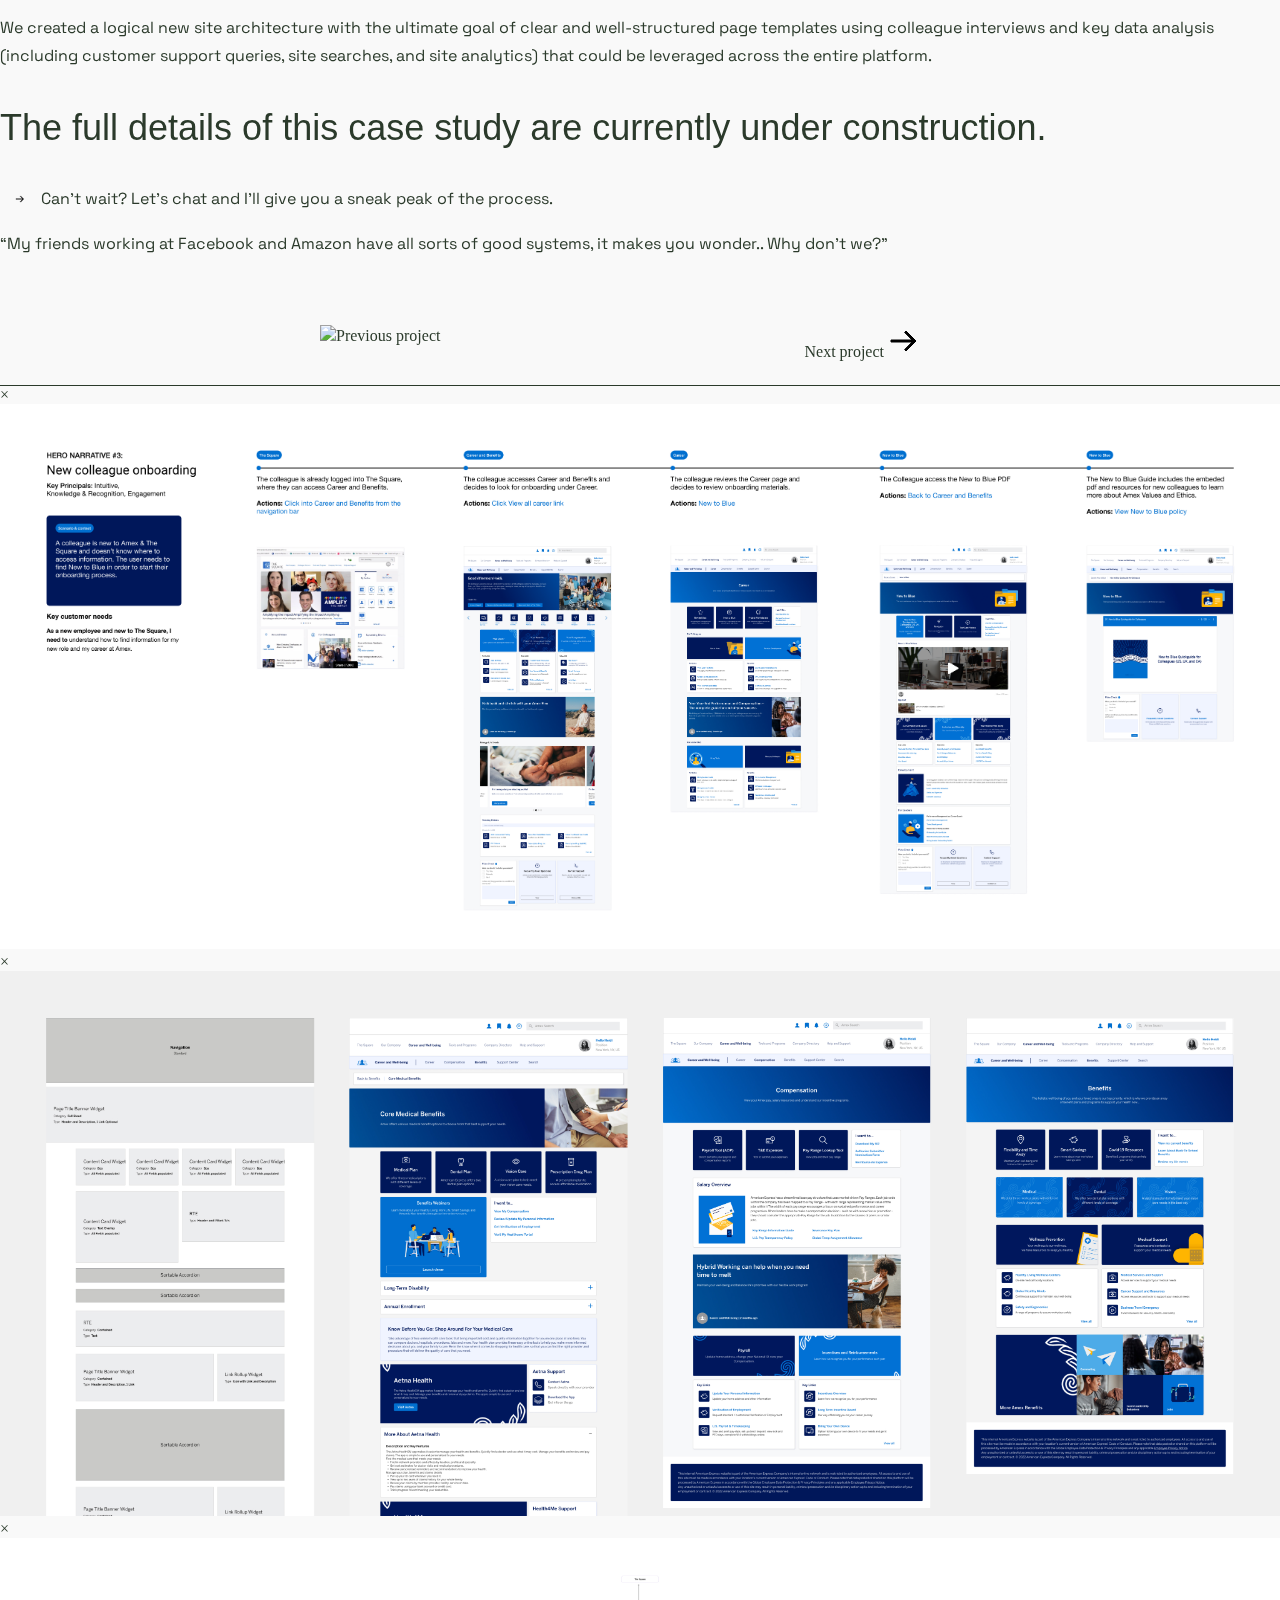
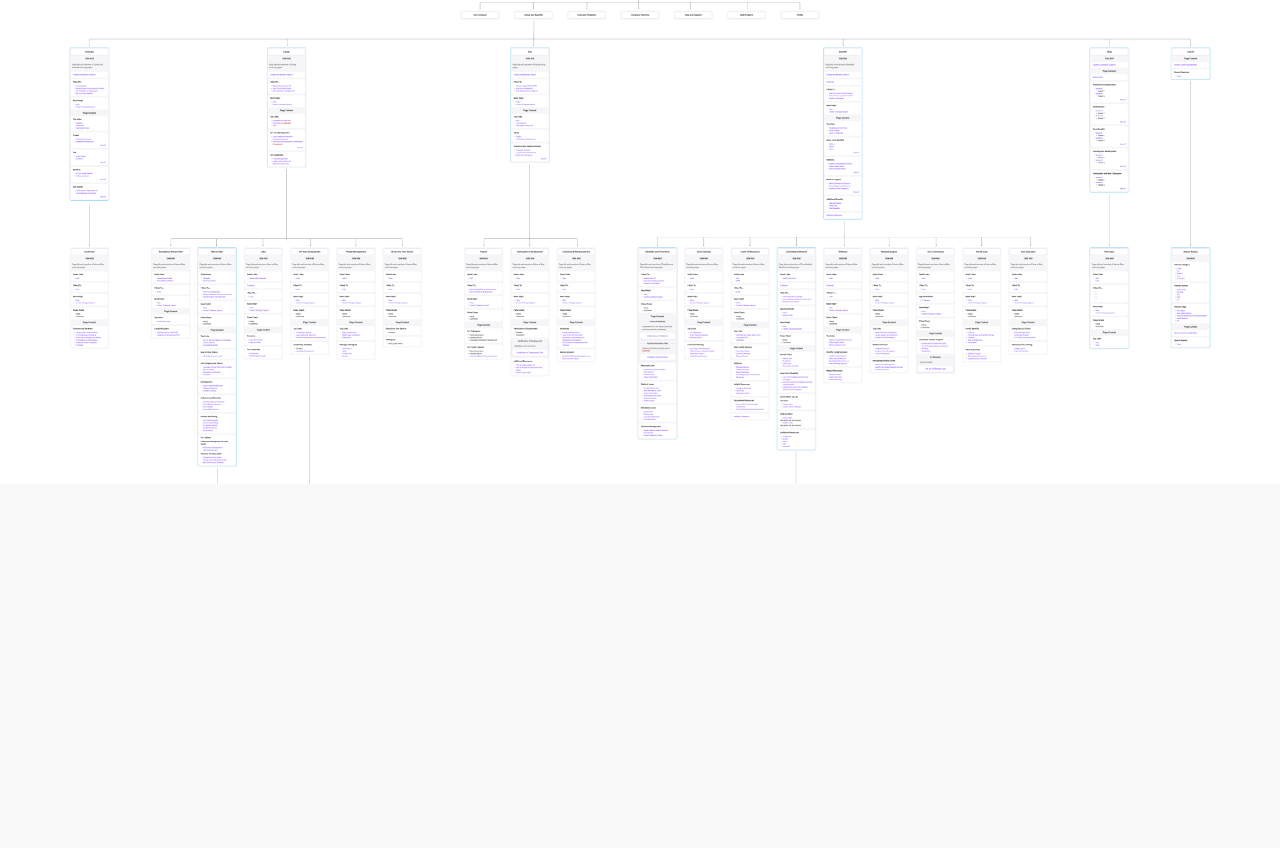
==== commit 2ad14670: "amex" ====
--- a/americanexpress.html
+++ b/americanexpress.html
@@ -122,7 +122,7 @@
         <p class="projectscope">
             <b>Scope</b><br>Rebrand and relaunch of American Express' intranet to support the life and career of Amex Colleagues.</p>
             
-            <p class="projectdeliverables"><b>Deliverables<br></b> Current state audit, trendscape, information architecture, wireframes, screen designs, style guide, digital prototype
+            <p class="projectdeliverables"><b>Deliverables<br></b> Trendscape, information architecture, screen designs, style guide, digital prototype
         </p>
 
         <p class="projectrole">
@@ -139,26 +139,28 @@
 
         <div class="casestudybackground"><h4>Some background</h4>
           <h3>A company defined by its culture and values has something to prove.</h3>
-            <p>American Express is a leading financial services corporation specializing in payment cards. Their employees–Colleagues–know them to be a company that lives by their values, with a supportive culture and great benefits.<br><br>Their intranet–Colleague Services–holds information for colleagues of all levels, holding essential HR information, as well as general policies and documents for conducting work. Colleagues feel their systems are outdated and untrustworthy, and that makes them question whether Amex is really innovative.
-
-
-              <br><br><b>How might we relaunch Colleague Services into a trusted support hub for Amex colleagues?</b>
+            <p>American Express is a leading financial services corporation specializing in payment cards. Their employees–Colleagues–know them to be a company that lives by their values, with a supportive culture and great benefits.<br><br>Their intranet–Career and Well-being–holds information for colleagues of all levels, holding essential HR information, as well as general policies and documents for conducting work. Colleagues feel their systems are outdated and untrustworthy, and that makes them question whether Amex is really innovative.
+
+
+              <br><br><b>How might we relaunch Career and Well-being into a trusted support hub for Amex colleagues?</b>
             </p>
         </div>
 
-       <!-- <div class="sexydisplay"><img src="images/crb.jpg" onclick="openModa()"></div>
+       <div class="sexydisplay"><img src="images/amexjourney.jpg" onclick="openModa()"></div>
 
     </div>
 
     <div id="research"> 
 
-        <div class="reviewback"><h4>The goal</h4><h3>Create a bold vision to converge physical & digital gambling experiences.</h3><p>The vision should include a go-to-market plan for a wholistic player experience that leverages their existing digital platforms to simplify and enhance in-person play, and bring the sense of community and excitement of a physical casino to online play.</p></div>
+        <div class="reviewback"><h4>The goal</h4><h3>A templated restructure within CMS parameters for designs that scale.</h3><p>
+          
+With the American Express intranet undergoing a change of CMS platforms during this redesign, the new designs should adhere closely to the strict widget guidelines. It should leverage colleague insights and key data points to recommend a new site architecture to support browing behaviors, and it should embody the American Express spirit and enthusiasum.</p></div>
     
     </div>
     <div id="quotegrid">
 
-      <p class="quotetext">“The more channels players engage with, the higher the loyalty goes and profitability grows exponentially.”</p>
-      <p class="quotesource">— Penn National Gaming</p>
+      <p class="quotetext">“For employees to be highly productive, they require clear expectations, communication and learning and development opportunities. When employees’ needs are met, they don’t just become 'happier'—they become better performers.”</p>
+      <p class="quotesource">— Gallup</p>
 
   </div>
 
@@ -166,24 +168,24 @@
 <div id="deliverablesgrid">
 
   <div class="dtitle"><h4>The deliverables</h4>
-    <h3>An experience vision, a journey map, & a service blueprint.</h3> </div>
-
-  <div class="dimage1"><img src="images/conc.jpg"onclick="openModa2()"></div>
+    <h3>A trendcape, a site map, a style guide, & scalable designs.</h3> </div>
+
+  <div class="dimage1"><img src="images/amexconc.jpg"onclick="openModa2()"></div>
 
   <div class="dgoal">
-      <p>We designed 14 innovative concepts that spanned digital and physical environments to inspire long-lasting engagement in both channels.
+      <p>The frog team included customized widgets and page structures built within the Amex staging environment, allowing them to quickly utilize our designs across their intranet.
       </p>
   </div>
 
   
   
-  <div class="dimage2"><img src="images/sgjourney.jpg"onclick="openModa3()"></div>
+  <div class="dimage2"><img src="images/amexia.jpg"onclick="openModa3()"></div>
 
   <div class="dcap">
-    <p>Creating deep, long-lasting relationships between casinos and players requires understanding them in every phase of their journey. Our concepts reduce barriers and and provide moments of delight to drive engagement and adoption of converged gaming solutions.
+    <p>We created a logical new site architecture with the ultimate goal of clear and well-structured page templates using colleague interviews and key data analysis (including customer support queries, site searches, and site analytics) that could be leveraged across the entire platform. 
     </p>
 </div>
-</div>-->
+</div>
 <a href="mailto:contact@aaronz.me"target="_blank">
 <div id="configrid">
 <div id="config">
@@ -227,7 +229,7 @@
             <div class="modal-content">
           
               <div class="reviewimageslide">
-                <img src="images/crb.jpg" style="width:100%"onclick="closeModa()">
+                <img src="images/amexjourney.jpg" style="width:100%"onclick="closeModa()">
               </div>
           
             </div>
@@ -239,7 +241,7 @@
             <div class="modal-content">
           
               <div class="reviewimageslide2">
-                <img src="images/conc.jpg" style="width:100%"onclick="closeModa2()">
+                <img src="images/amexconc.jpg" style="width:100%"onclick="closeModa2()">
               </div>
           
             </div>
@@ -251,7 +253,7 @@
             <div class="modal-content">
           
               <div class="reviewimageslide2">
-                <img src="images/sgjourney.jpg" style="width:100%"onclick="closeModa3()">
+                <img src="images/amexia.jpg" style="width:100%"onclick="closeModa3()">
               </div>
           
             </div>
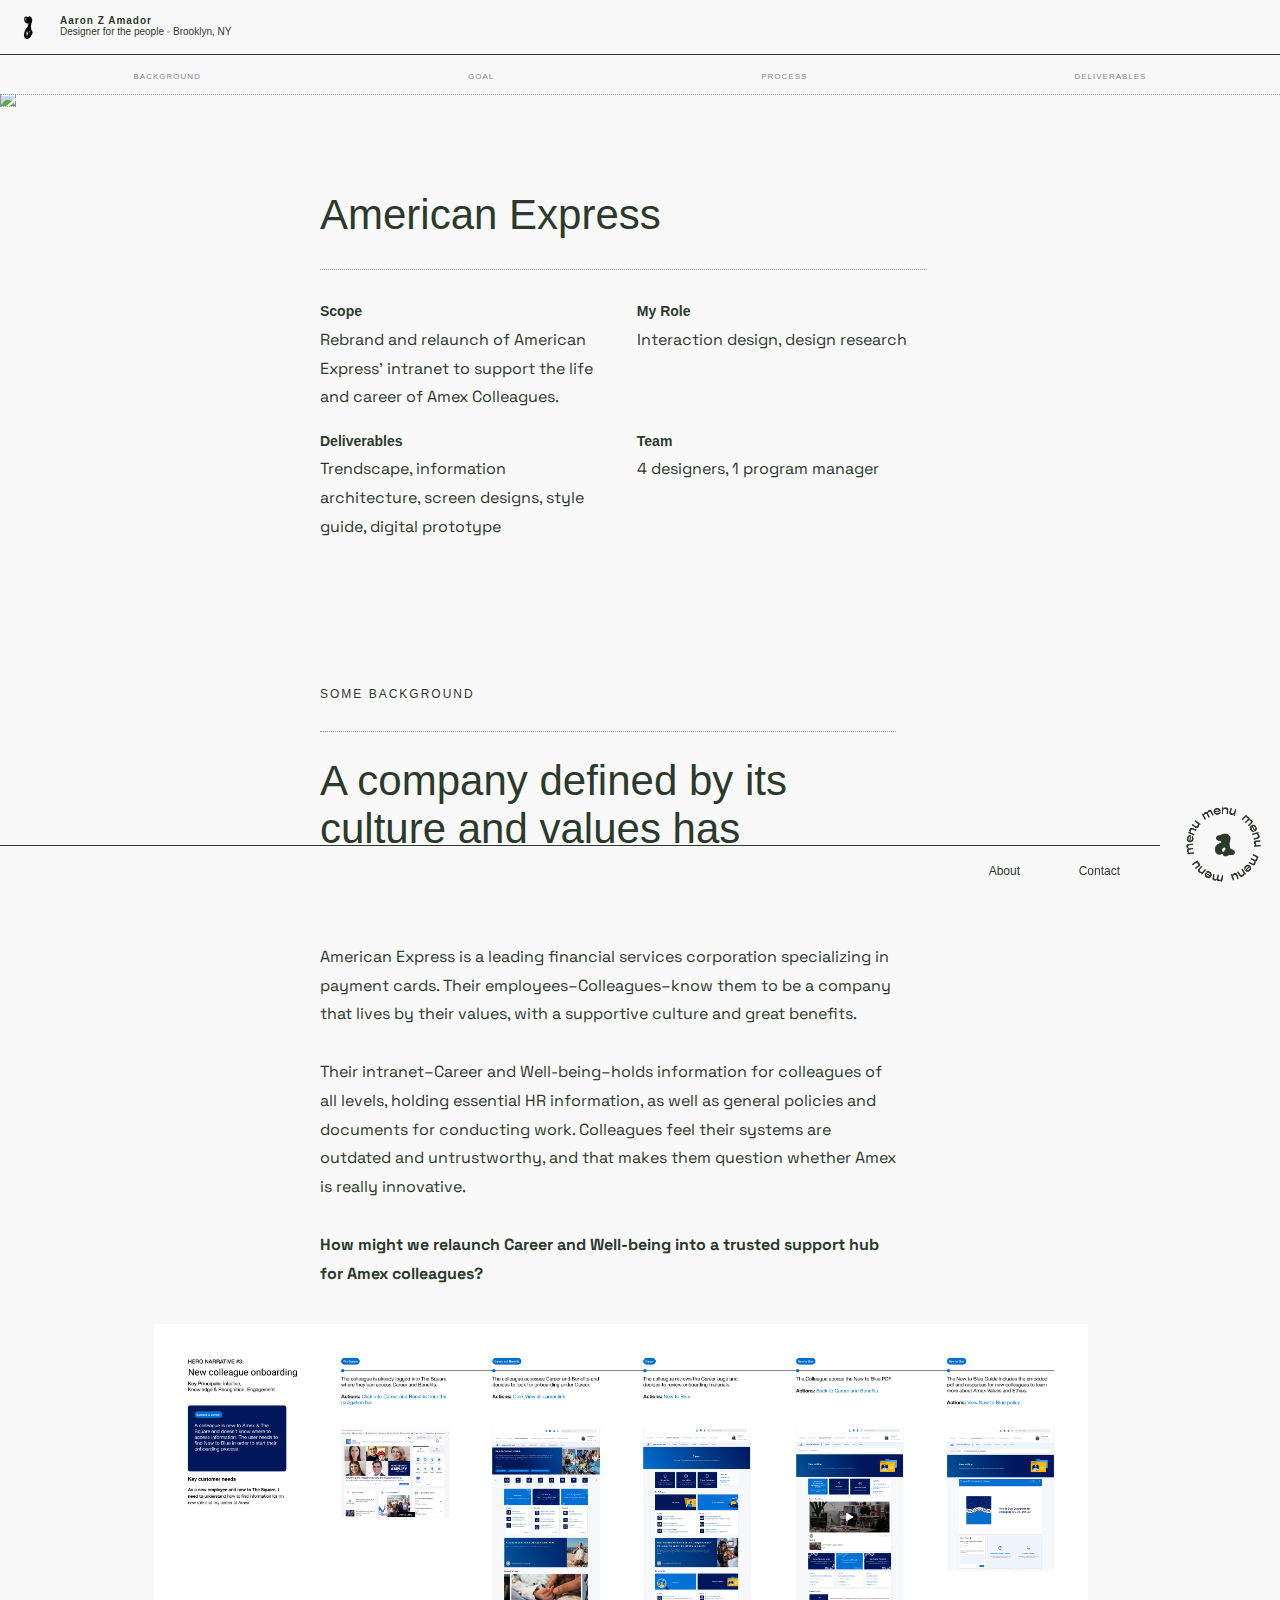
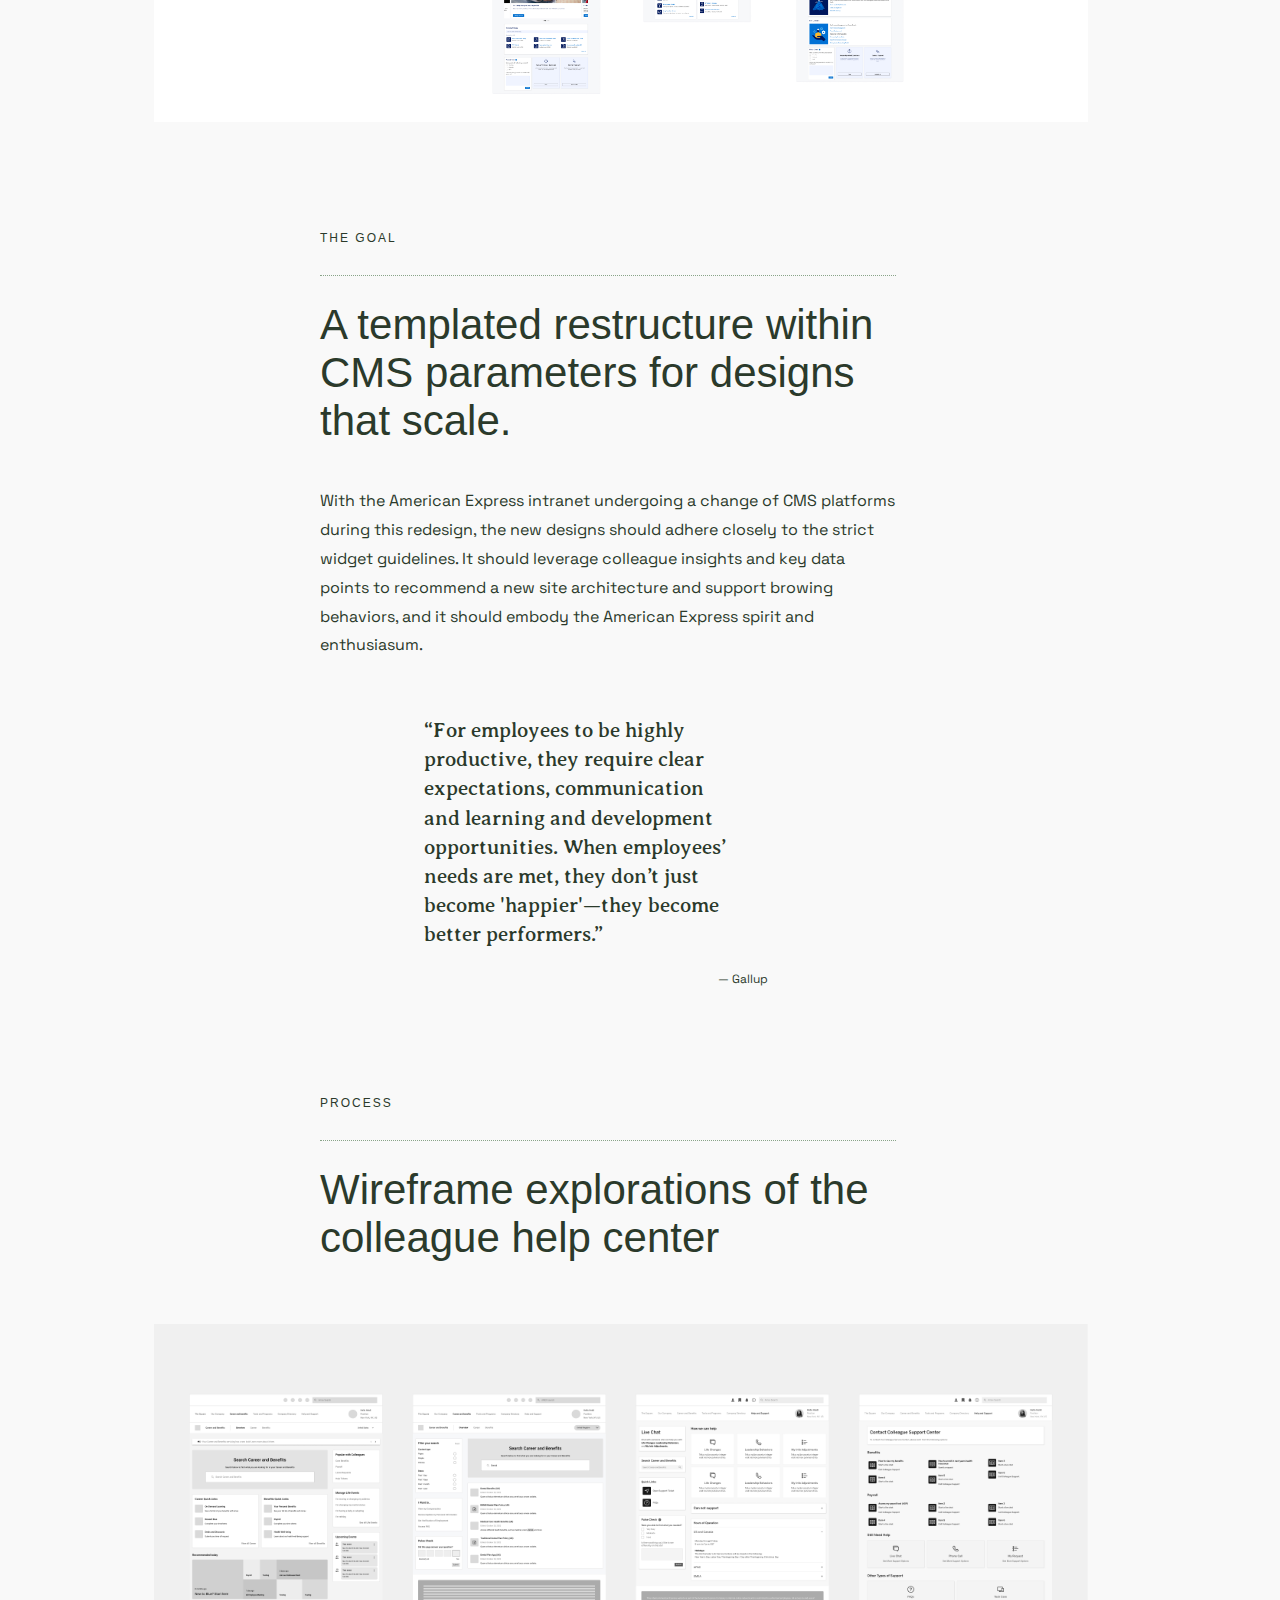
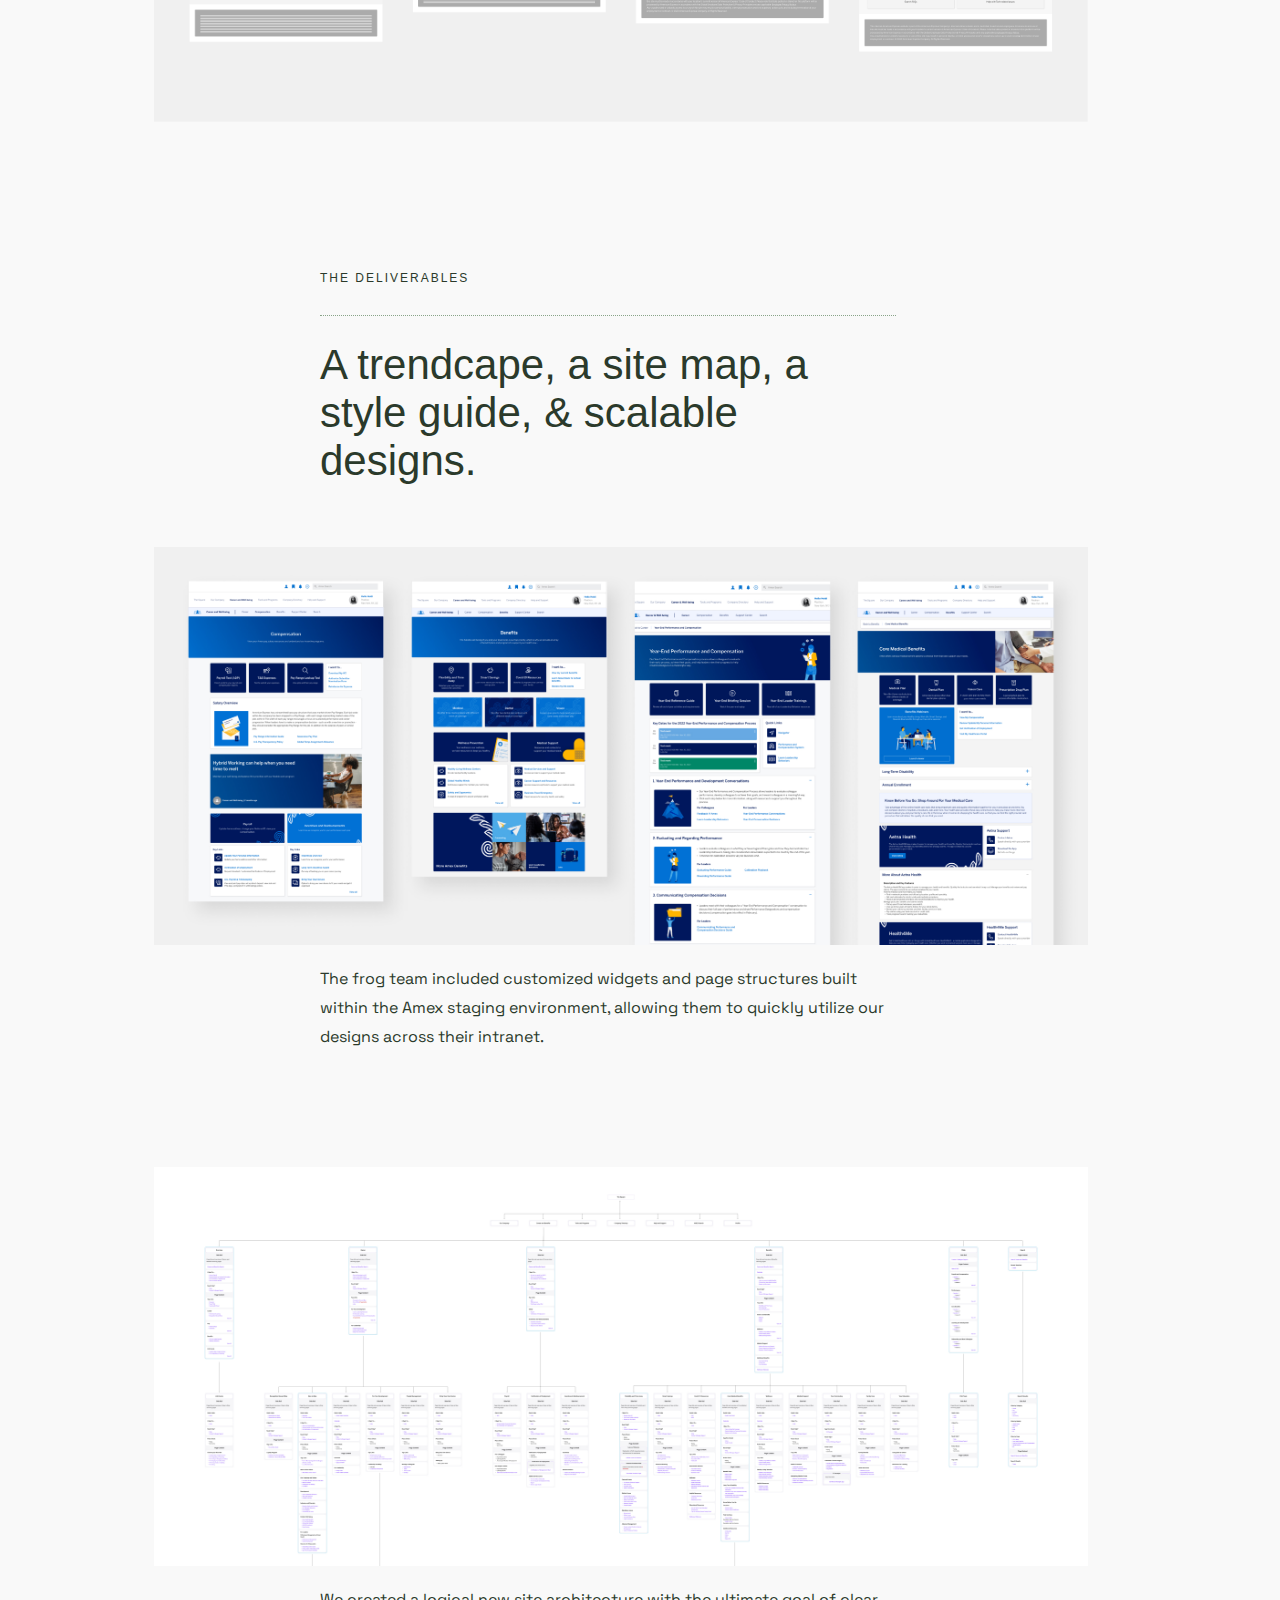
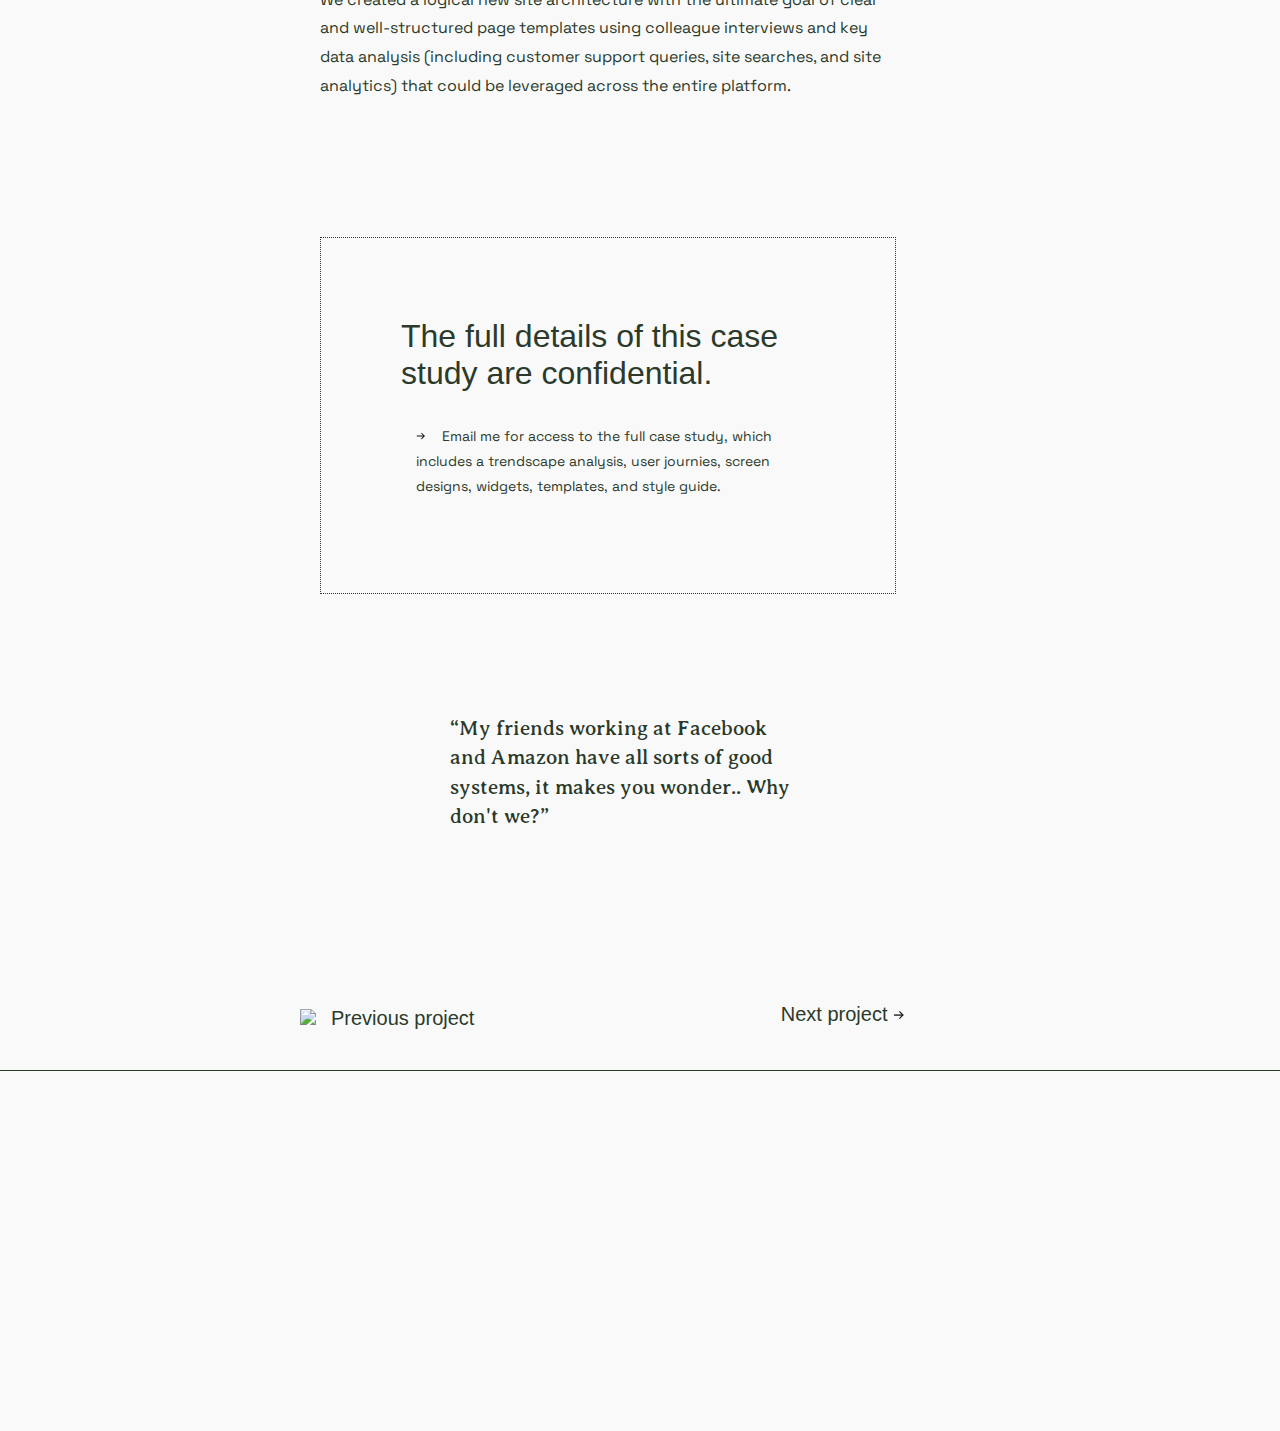
==== commit b9f77ba9: "amexprocess" ====
--- a/americanexpress.html
+++ b/americanexpress.html
@@ -75,7 +75,8 @@
 
                 <a href="#about"><p class="statusitem1 ">Background</p></a>
                 <a href="#backgroundgrid"><p class="statusitem2 ">Goal</p></a>
-                <a href="#deliverablesgrid"><p class="statusitem3 ">Deliverables</p></a>
+                <a href="#ideation"><p class="statusitem3 ">Process</p></a>
+                <a href="#deliverablesgrid"><p class="statusitem4 ">Deliverables</p></a>
 
             </div>
 
@@ -154,7 +155,7 @@
 
         <div class="reviewback"><h4>The goal</h4><h3>A templated restructure within CMS parameters for designs that scale.</h3><p>
           
-With the American Express intranet undergoing a change of CMS platforms during this redesign, the new designs should adhere closely to the strict widget guidelines. It should leverage colleague insights and key data points to recommend a new site architecture to support browing behaviors, and it should embody the American Express spirit and enthusiasum.</p></div>
+With the American Express intranet undergoing a change of CMS platforms during this redesign, the new designs should adhere closely to the strict widget guidelines. It should leverage colleague insights and key data points to recommend a new site architecture and support browing behaviors, and it should embody the American Express spirit and enthusiasum.</p></div>
     
     </div>
     <div id="quotegrid">
@@ -163,6 +164,16 @@
       <p class="quotesource">— Gallup</p>
 
   </div>
+
+
+
+  <div id="ideation">
+    <div class="iaback"><h4>Process</h4><h3>Wireframe explorations of the colleague help center</h3>
+    </div>
+    <div class="iap1"><img src="images/amexprocess.jpg"onclick="openModa7()"></div>
+
+
+       </div>
 
 
 <div id="deliverablesgrid">
@@ -189,10 +200,10 @@
 <a href="mailto:contact@aaronz.me"target="_blank">
 <div id="configrid">
 <div id="config">
-  <div class="alert"><h3>The full details of this case study are currently under construction.</h3>
+  <div class="alert"><h3>The full details of this case study are confidential.</h3>
     
     <div class="babies">
-      <p><img src="images/32bold arrow.svg"> Can't wait? Let's chat and I'll give you a sneak peak of the process.</p>
+      <p><img src="images/32bold arrow.svg"> Email me for access to the full case study, which includes a trendscape analysis, user journies, screen designs, widgets, templates, and style guide.</p>
   </div>   </a>
 
 
@@ -212,7 +223,7 @@
             
 
 <div id="previousnext">
-  <div class="previousproject"> <a href="scientificgames.html"> <span class="bouncy3 head">
+  <div class="previousproject"> <a href="kodakmoments.html"> <span class="bouncy3 head">
       <img src="images/arrow--left.svg">Previous project</a></div>
   <div class="nextproject"> <a href="scientificgames.html"> <span class="bouncy3 head">Next project
       <img src="images/32bold arrow.svg"></a></div></div>
@@ -254,6 +265,16 @@
           
               <div class="reviewimageslide2">
                 <img src="images/amexia.jpg" style="width:100%"onclick="closeModa3()">
+              </div>
+          
+            </div>
+          </div>
+          <div id="myModa7" class="modal">
+            <span class="close cursor" onclick="closeModa7()">&times;</span>
+            <div class="modal-content">
+          
+              <div class="reviewimageslide2">
+                <img src="images/amexprocess.jpg" style="width:100%"onclick="closeModa7()">
               </div>
           
             </div>
--- a/css/americanexpressstyle.css
+++ b/css/americanexpressstyle.css
@@ -0,0 +1,1962 @@
+
+@media only screen and (min-width: 320px) {
+
+    body{
+       background-color:#f9f9f9;
+    }
+    
+       #left img{
+           position:fixed;
+           max-height: 45px;
+           padding: 11px 0 0 12px;
+           filter: grayscale(100%) sepia(100%) hue-rotate(40deg);
+       }
+       
+       
+       header{
+           color:#2B3A2B;
+           border-bottom:1px solid #2B3A2B;
+           background-color:#f9f9f9;
+       }
+       .aboutmenu{
+           background-color:#f9f9f9;}
+       .sidemenu{
+           background-color:#f9f9f9;
+       }
+       #statusbar{
+           position:fixed;
+           display:grid;
+           border-bottom:1px dotted #89a489;
+           background-color: #f9f9f9;
+           width:100%;
+           justify-content:space-around;
+           z-index:5;
+           margin-top:55px;
+           grid-template-columns:auto auto auto auto;
+           height:40px;
+           text-transform:uppercase;
+           grid-template-rows:1fr;
+           white-space:nowrap;
+           grid-template-areas:
+           "item1 item2 item3 item4"
+           ;
+           
+       }
+       
+       .statusitem1, .statusitem2, .statusitem3, .statusitem4, .statusitem5{
+           padding:7px 0 0 0;
+           font-family: gopher, sans-serif;
+           font-size: 8px;
+           font-weight:400;
+           letter-spacing:1px;
+           opacity:.6;
+       }
+       
+       .statusitem1{
+           grid-area:item1;
+       }.statusitem2{
+           grid-area:item2;
+       }.statusitem3{
+           grid-area:item3;
+       }.statusitem4{
+           grid-area:item4;
+       }.statusitem5{
+           grid-area:item5;
+       }
+       
+       .statusitem1:hover,.statusitem2:hover,.statusitem3:hover,.statusitem4:hover,.statusitem5:hover,.statusitembrick{
+           font-weight:600;
+           opacity:1;
+       }
+       
+       .statusactive{
+           font-weight:600;
+           opacity:1;
+       }
+       
+       
+    
+       * {
+           box-sizing: border-box;
+         }
+         
+         /* Position the image container (needed to position the left and right arrows) */
+         .container, .container2, .container3, .container4{
+           position: relative;
+         }
+         
+         /* Hide the images by default */
+         .mySlides, .mySlides2, .mySlides3,.mySlides4 {
+           display: none;
+         }
+         
+         /* Add a pointer when hovering over the thumbnail images */
+         .cursor{
+           cursor: pointer;
+         }
+         
+         /* Next & previous buttons */
+         .prev,
+         .next, .prev2, .next2{
+           cursor: pointer;
+           position: absolute;
+           top: 50%;
+           width: auto;
+           padding: 16px;
+           margin-top: -50px;
+           color: #2B3A2B;
+           font-weight: bold;
+           font-size: 20px;
+           border-radius: 0 3px 3px 0;
+           user-select: none;
+           -webkit-user-select: none;
+         }
+         
+         /* Next & previous buttons */
+         .prev3,
+         .next3{
+            cursor: pointer;
+            position: absolute;
+            top: 50%;
+            width: auto;
+            padding: 16px;
+            margin-top: -25px;
+            color: #2B3A2B;
+            font-weight: bold;
+            font-size: 20px;
+            border-radius: 0 3px 3px 0;
+            user-select: none;
+            -webkit-user-select: none;
+          }.prev4,.next4{
+            cursor: pointer;
+            position: absolute;
+            top: 50%;
+            width: auto;
+            padding: 16px;
+            margin-top: -25px;
+            color: #2B3A2B;
+            font-weight: bold;
+            font-size: 20px;
+            border-radius: 0 3px 3px 0;
+            user-select: none;
+            -webkit-user-select: none;
+          }
+         
+         /* Position the "next button" to the right */
+         .next,.next2, .next3,.next4 {
+           right: 0;
+           border-radius: 3px 0 0 3px;
+         }
+         
+         /* On hover, add a black background color with a little bit see-through */
+         .prev:hover,
+         .next:hover,.prev2:hover,.next2:hover,.prev3:hover,.next3:hover,.prev4:hover,.next4:hover {
+           background-color: #f9f9f9;
+         }
+         /* Number text (1/3 etc) */
+         .numbertext, .numbertext2 , .numbertext3 , .numbertext4 {
+           font-family: helvetica-neue, sans-serif;
+           color: #2B3A2B;
+           font-size: 12px;
+           padding: 8px 12px;
+           position: absolute;
+           top: 0;
+         }
+         
+         /* Container for image text */
+         .caption-container,.caption-container2 ,.caption-container3 ,.caption-container4 {
+           text-align: center;
+           background-color: #f9f9f9;
+           padding: 2px 16px;
+           color: white;
+         }
+         
+         .row:after, .row2:after , .row3:after .row4:after {
+           content: "";
+           display: table;
+           clear: both;
+         }
+         
+         /* Six columns side by side */
+         .column,.column2{
+            float: left;
+            width: 16.66%;
+          }
+         
+         /* Six columns side by side */
+         .column3,.colm,.column4{
+            float: left;
+            width: 33.33%;
+            padding-right:5px;
+          }
+           
+         /* Add a transparency effect for thumnbail images */
+         .demo, .demo2 , .demo3,.demo4 {
+           padding-right:5px;
+         opacity: 0.6;
+       }
+       
+       .active,
+       .demo:hover {
+         opacity: 1;
+       }
+       
+       .demo2:hover {
+        opacity: 1;
+      }
+      .demo3:hover {
+       opacity: 1;
+     }
+     .demo4:hover {
+      opacity: 1;
+    }
+       .styleguidemore{
+           padding-top:10px;
+           float:right;
+           font-size:12px;
+           -webkit-font-smoothing: antialiased;
+           line-height:1.5em;
+           font-family: helvetica-neue, sans-serif;
+           color:#2B3A2B;
+           font-weight: 400;
+           letter-spacing:.0em;
+           font-style: normal; 
+           padding-bottom:40px;
+       }
+       .bouncy2{
+           margin-left:-20px;
+       }
+       .bouncy2 img{
+           padding-right:20px;
+           height:18px;
+           padding-top:8px;
+       }
+       .bouncy3{
+           margin-left:-20px;
+       }
+       .bouncy3 img{
+           padding-right:15px;
+           height:20px;
+           padding-top:8px;
+       }
+       
+    .head{
+        font-family: gopher, sans-serif;
+        font-weight: 500;
+        font-style: normal;
+        font-size:20px;
+    }
+           
+       #picturesque{
+           margin:auto;
+           padding:90px 0 0 0;
+           background-color: #f9f9f9;
+       }
+       #picturesque img{
+           border-bottom:1px dotted #89a489;
+           width:100%;
+       }
+       #about{
+           display:grid;
+           margin:-90px 0 0 0;
+           padding:130px 20px 0 20px;
+           grid-template-columns:1fr;
+           background-color: #f9f9f9;
+           grid-template-rows: auto auto auto;
+           grid-template-areas:
+           "title"
+           "scope"
+           "deliverables"
+           "role"
+           "team"
+           ;
+       }
+       
+       .projecttitle{
+           background-color: #f9f9f9;
+           grid-area:title;
+           height:100%;
+           margin-bottom:-15px;
+           font-size:38px;
+           padding:0px 0 0px 0px;
+       
+       
+       }
+       
+       .projectdeliverables{
+        grid-area:deliverables;
+        height:100%;
+        padding-bottom:5%;
+        line-height:22px;
+        margin:0;
+    
+    
+    }
+    .projectrole{
+        grid-area:role;
+        height:100%;
+        line-height:22px;
+        margin:0;
+        padding-bottom:5%;
+    
+    
+    }
+       .protolink{
+           padding:0px 0px 40px 20px;
+           grid-area:protolink;
+           background-color: #f9f9f9;
+       }
+       .projectscope{
+           grid-area:scope;
+           height:100%;
+           line-height:22px;
+           margin:0;
+           padding-bottom:5%;
+       }
+       .teamsize{
+           grid-area:team;
+           height:100%;
+           margin:0;
+           padding-bottom:5%;
+           line-height:22px;
+       }
+       .teamsize b{
+
+        font-family: gopher, sans-serif;
+        font-size:14px;
+       }
+       .projectscope b{
+        font-size:14px;
+        font-family: gopher, sans-serif;
+       }
+       
+       .projectrole b{
+        font-size:14px;
+        font-family: gopher, sans-serif;
+       }
+       
+       .projectdeliverables b{
+        font-size:14px;
+        font-family: gopher, sans-serif;
+       }
+       
+       #quotegrid{
+           display:grid;
+           padding:40px 20px 0 20px;
+           grid-template-columns:1fr;
+           background-color: #f9f9f9;
+           grid-template-rows:auto 1fr;
+           grid-template-areas:
+           "quotetext"
+           "quotesource"
+           ;
+       }
+       
+       .quotetext{
+           grid-area:quotetext;
+           margin:0;
+           height:100%;
+           padding:0px 40px 0 40px;
+           font-size:1.3rem;
+           line-height:1.4em;
+           letter-spacing:0px;
+           font-family: 'Averia Serif Libre', Georgia;
+       }
+       #configquote{
+           display:grid;
+           padding:0px 20px 60px 20px;
+           grid-template-columns:1fr;
+           background-color: #f9f9f9;
+           grid-template-rows:auto ;
+           grid-template-areas:
+           "configquotetext"
+           ;
+       }
+       
+       .configquotetext{
+           grid-area:configquotetext;
+           margin:0;
+           height:100%;
+           padding:0px 40px 0 40px;
+           font-size:1.3rem;
+           line-height:1.4em;
+           letter-spacing:0px;
+           font-family: 'Averia Serif Libre', Georgia;
+       }
+       .quotesource{
+           grid-area:quotesource;
+           margin:0;
+           height:100%;
+           padding:20px 40px 0 0px;
+           text-align: right;
+           font-size:12px;
+       }
+       
+
+    .bodyodyody{
+        background-color: #f9f9f9;
+        margin-top:-15px;
+        margin-bottom:0;
+    }
+    
+    #backgroundgrid{
+        display:grid;
+        padding:60px 20px 0px 20px;
+        grid-template-columns:1fr;
+        background-color: #f9f9f9;
+        grid-template-rows:auto auto auto auto auto;
+        grid-template-areas:
+        "csbackground"
+        "sexydisplay"
+        "sexydisplay2"
+        "goal"
+        "backgroundimage";
+    
+       }
+       .casestudybackground{
+           margin:0;
+           grid-area:csbackground;
+       }
+       
+       .goal{
+           margin:0;
+           padding:80px 0 0 0;
+           grid-area:goal;
+       }
+       
+       .backgroundimage{
+           margin:0;
+           background-color:#f9f9f9;
+           padding:20px 0 20px 0;
+           grid-area:backgroundimage;
+       }
+       .backgroundimage img{
+           width:100%;
+       }
+       
+    
+
+    
+    .sexydisplay{
+        
+        grid-area:sexydisplay;
+    }
+    .sexydisplay img, .sexydisplay2 img{
+        width:100%;
+    }
+    
+    .sexydisplay2{
+        grid-area:sexydisplay2;
+    }
+
+
+
+    #deliverablesgrid{
+        display:grid;
+        padding:60px 20px 40px 20px;
+        grid-template-columns:1fr;
+        background-color: #f9f9f9;
+        grid-template-rows:auto auto auto auto auto;
+        grid-template-areas:
+        "dtitle"
+        "dimage1"
+        "dgoal"
+        "dimage2"
+        "dcap";}
+    
+        .dtitle{
+            margin:0;
+            grid-area:dtitle;
+        }
+        
+       
+       .dgoal{
+        margin:0;
+        padding:0px 0 80px 0;
+        grid-area:dgoal;
+    }
+    
+    .dcap{
+        margin:0;
+        padding:0px 0 80px 0;
+        grid-area:dcap;
+    }
+    
+    
+    .dimage1{
+        
+        grid-area:dimage1;
+    }
+    .dimage1 img, .dimage2 img{
+        width:100%;
+    }
+    
+    .dimage2{
+        grid-area:dimage2;
+    }
+
+
+    h3{
+        font-family: gopher, sans-serif;
+        font-weight: 400;
+        font-style: normal;
+        font-size:24px;
+       margin-top:20px;
+    }
+    #about h3{
+        padding: 0 0 30px 0;
+        border-bottom:1px dotted #89a489;
+
+    }
+
+    #configrid{
+        display:grid;
+        width:100%;
+        padding:60px 20px 40px 20px;
+        grid-template-columns:1fr;
+        background-color: #f9f9f9;
+        grid-template-rows: auto;
+        row-gap:60px;
+        grid-template-areas:
+        "config"}
+
+        #config{
+            grid-area:config;
+            width:100%;
+            background-color: #f9f9f9;
+            border:1px dotted #2B3A2B;
+            animation-duration: 20000ms;
+            animation-iteration-count: infinite;
+            animation-timing-function: linear; 
+            transition: 1s;
+
+        }
+        .alert{
+            padding:20px;
+        }
+        .alert h3{
+
+        margin-top:0px;
+            font-weight: 400;
+            font-size:32px;
+        }
+        .alert p{
+        font-size:14px;
+        }
+
+
+       #research{
+           display:grid;
+           margin: 00px 0 0 0;
+           padding:120px 20px 0 20px;
+           grid-template-columns:auto;
+           background-color: #f9f9f9;
+           grid-template-rows:auto auto auto auto auto auto auto auto;
+           grid-template-areas:
+           "reviewback"
+           "spic1"
+           "stext1"
+           "spic2"
+           "stext2"
+           "spic3"
+           "stext3"
+           "sfin"
+           
+       ;
+       }
+       .stext1{
+           grid-area:stext1;
+       }
+       .stext2{
+           grid-area:stext2;
+       }
+       .stext3{
+           grid-area:stext3;
+       }
+       .spic1{
+        background-color:#f9f9f9;
+           grid-area:spic1;
+       }
+       .spic2{
+        background-color:#f9f9f9;
+           grid-area:spic2;
+       }
+       .spic3{
+        background-color:#f9f9f9;
+           grid-area:spic3;
+       }
+       .stext1 p, .stext2 p, .stext3 p{
+           padding:0 0 20px 0;
+       }
+       
+       .spic1 img, .spic2 img, .spic3 img{
+           max-width:100%;
+           padding:20px 0 20px 0;
+       }
+       .sfin{
+           margin-top:-20px;
+           grid-area:sfin;
+           padding:0 0 20px 0;
+       }
+
+       .reviewback{
+           grid-area:reviewback;
+       }
+       
+       .reviewimage1{
+           grid-area:reviewimage1;
+           padding:20px 0px 0px 0px;
+       
+       }
+       .reviewimage1 img, .reviewimage2 img{
+           max-width:100%;
+       }
+       .reviewimage2{
+           grid-area:reviewimage2;
+           padding:20px 0px 0px 00px;
+       }
+       .reviewdetails1, .reviewdetails2{
+           font-size:16px;
+           -webkit-font-smoothing: antialiased;
+           line-height:1.6em;
+           font-family: helvetica-neue, sans-serif;
+           color:#2B3A2B;
+           font-weight: 400;
+           letter-spacing:.0em;
+           font-style: normal; 
+       
+       }
+       .reviewdetails1{
+           padding:40px 40px 0px 20px;
+           grid-area:details1;
+       }
+       .reviewdetails2{
+           padding:0px 40px 20px 20px;
+           margin-top:-30px;
+           grid-area:details2;
+       }
+       
+       
+       
+    #personagrid{
+        display:grid;
+        margin: -90px 0 0 0;
+        padding:170px 20px 0 20px;
+        grid-template-columns:auto;
+        background-color:#f9f9f9;
+        grid-template-rows:auto auto auto auto auto;
+        grid-template-areas:
+        "personaback"
+        "personaimage"
+        "personaback2"
+        "userdetails1"
+        "userdetails2"
+    ;
+    }
+    
+    .personaback{
+        grid-area:personaback;
+    }
+    .personaback2{
+        grid-area:personaback2;
+    }
+    .userdetails1{
+        grid-area:userdetails1;
+    }
+    .userdetails2{
+        grid-area:userdetails2;
+    }
+    .personaimage{
+        background-color:#f9f9f9;
+        padding:20px 0 20px 0;
+        grid-area:personaimage;
+    }
+        .personaimage img{
+            width:100%;}
+
+
+       
+       #testinggrid{
+           display:grid;
+           margin: -90px 0 0 0;
+           padding:190px 20px 0 20px;
+           grid-template-columns:auto;
+           background-color: #f9f9f9;
+           grid-template-rows:auto auto auto auto auto;
+           grid-template-areas:
+           "testingb"
+           "sdetails1"
+           "sdetails2"
+           "uspic1"
+           "uspic12"
+           
+       ;
+       }
+       .sdetails1, .sdetails2{
+           background-color:#f9f9f9;
+           font-size:16px;
+           -webkit-font-smoothing: antialiased;
+           line-height:1.6em;
+           font-family: helvetica-neue, sans-serif;
+           color:#2B3A2B;
+           font-weight: 400;
+           letter-spacing:.0em;
+           font-style: normal; 
+       
+       }
+       .sdetails1{
+           padding:0px 40px 0px 0px;
+           grid-area:sdetails1;
+       }
+       .sdetails2{
+           padding:0px 40px 0px 0px;
+           margin-top:-40px;
+           grid-area:sdetails2;
+       }
+       .uspic1{
+        background-color:#f9f9f9;
+           grid-area:uspic1;}
+       .uspic1 img{
+        max-width:100%;
+        padding:20px 0 20px 0;}
+        
+       .uspic12{
+        background-color:#f9f9f9;
+           grid-area:uspic12;
+       }
+       .uspic12 img{
+        max-width:100%;
+        padding:20px 0 20px 0;}
+        
+       .sdetails2 .prepost {
+           color:#f9f9f9;
+       font-size:1px;}
+
+
+    
+       #compgrid{
+        display:grid;
+        margin: -90px 0 0 0;
+        padding:170px 20px 0 20px;
+        grid-template-columns:1fr 1fr;
+        background-color:#f9f9f9;
+        grid-template-rows: auto auto auto auto auto;
+        grid-template-areas:
+        "compback compback"
+        "compimage1 compimage1"
+        "compdetails1 compdetails2"
+    ;
+    }
+
+    .compdetails1{
+        padding:20px 40px 0px 0px;
+        grid-area:compdetails1;
+    }
+    .compdetails2{
+        padding:20px 40px 0px 0px;
+        grid-area:compdetails2;
+    }
+
+    .compback{
+        grid-area:compback;
+    }
+    
+    .compimage1{
+        background-color:#f9f9f9;
+        grid-area:compimage1;
+    }
+    
+    .compimage2{
+        background-color:#f9f9f9;
+        grid-area:compimage2;
+    }
+    
+    .compimage1 img, .compimage2 img{
+        max-width:100%;
+
+        padding:20px 0 0 0;
+    }
+       .testingbackground{
+           grid-area:testingb;
+       }
+       .testingimage img{
+           max-width:100%;}
+       .moretestingb{
+           margin:0;
+           padding:0 0 20px 0;
+           grid-area:mtestingb;
+       }
+       .t1{
+           grid-area:t1;
+       }
+       .t2{
+           grid-area:t2;
+       }
+       .t3{
+           grid-area:t3;
+       }
+       .tq1{
+           grid-area:tq1;
+       }
+       .tq2{
+           grid-area:tq2;
+       }
+       .tq3{
+           grid-area:tq3;
+       }
+       .tq1 p, .tq2 p, .tq3 p{
+           margin:0;
+           padding:20px 40px 0 40px;
+           font-size:1.3rem;
+           line-height:1.4em;
+           font-family: 'Averia Serif Libre', Georgia;
+           letter-spacing:0px;
+           hanging-punctuation: first last;
+       }
+       .tq1 p::before, .tq2 p::before, .tq3 p::before{
+         content: "\201C";
+         position: relative;
+         margin-left: -2%;
+         
+       }
+       
+       
+       
+       .testingquotesource{
+           padding:20px 0px 20px 0px;
+           font-size:12px;
+           -webkit-font-smoothing: antialiased;
+           line-height:1.5em;
+           font-family: helvetica-neue, sans-serif;
+           color:#2B3A2B;
+           font-weight: 400;
+           letter-spacing:.0em;
+           font-style: normal; 
+           float:right;
+       
+       }
+       .subheaddetail{
+           font-size:16px;
+       }
+       .iaback{
+           grid-area:iaback;
+           padding:0 0 20px 0;
+       }
+       .iap1{
+        background-color:#f9f9f9;
+           grid-area:iap1;
+       }
+       .iat1{
+           grid-area:iat1;
+       }
+       .iap2{
+           grid-area:iap2;
+       }
+       .iat2{
+           grid-area:iat2;
+       }
+       .iap3{
+           grid-area:iap3;
+       }
+       .iat3{
+           grid-area:iat3;
+       }
+       .iafin{
+           margin-top:-20px;
+           grid-area:iafin;
+           padding:0 0 20px 0;
+       }
+       .iapic{
+           grid-area:iapic;
+       }
+       
+       .iat1 p, .iat2 p, .iat3 p{
+           padding:0 0 20px 0;
+       }
+       
+       .iap1 img, .iap2 img, .iap3 img, .iapic img{
+           max-width:100%;
+           padding:20px 0 20px 0;
+       }
+       
+       
+    #ideation{
+        display:grid;
+        padding:160px 20px 0 20px;
+        grid-template-columns:auto;
+        background-color:#f9f9f9;
+        grid-template-rows:auto auto ;
+        grid-template-areas:
+        "iaback"
+        "iap1"
+    ;
+    }
+    
+    .iadetails1, .iadetails2{
+        background-color:#f9f9f9;
+        font-size:16px;
+        -webkit-font-smoothing: antialiased;
+        line-height:1.6em;
+        font-family: helvetica-neue, sans-serif;
+        color:#2B3A2B;
+        font-weight: 400;
+        letter-spacing:.0em;
+        font-style: normal; 
+    
+    }
+    .iadetails1{
+        padding:0px 40px 0px 0px;
+        grid-area:iadetails1;
+    }
+    .iadetails2{
+        padding:0px 40px 0px 0px;
+        margin-top:-40px;
+        grid-area:iadetails2;
+    }
+    .prepost{
+        text-transform:uppercase;
+        font-size:12px;
+        letter-spacing:1px;
+        font-family: gopher, sans-serif;
+        font-weight:500;
+        padding-left:25px;
+    }
+    
+    .iadetails2 .prepost {
+        color:#f9f9f9;
+    font-size:1px;}
+    .iaback{
+        grid-area:iaback;
+        padding:0 0 0px 0;
+    }
+    .iaback2{
+        grid-area:iaback2;
+        padding:0 0 20px 0;
+    }
+    .iap1{
+        grid-area:iap1;
+    }
+    .iat1{
+        grid-area:iat1;
+    }
+    .iap2{
+        grid-area:iap2;
+    }
+    .iat2{
+        grid-area:iat2;
+    }
+    .iap3{
+        grid-area:iap3;
+    }
+    .iat3{
+        grid-area:iat3;
+    }
+    .iafin{
+        margin-top:-20px;
+        grid-area:iafin;
+        padding:0 0 20px 0;
+    }
+    .iapic{
+        grid-area:iapic;
+    }
+    
+    .iat1 p, .iat2 p, .iat3 p{
+        padding:0 0 20px 0;
+    }
+    
+    .iap1 img, .iap2 img, .iap3 img, .iapic img{
+        max-width:100%;
+        padding:20px 0 20px 0;
+    }
+       #lastfeaturegrid{
+           display:grid;
+           padding:40px 20px 0 20px;
+           grid-template-columns:auto;
+           background-color: #f9f9f9;
+           grid-template-rows:auto auto auto;
+           grid-template-areas:
+           "lastfeature"
+           "lastfeatureimg"
+           "lfl"
+       ;
+       }
+       .lastfeature{
+           padding: 0 0 20px 0;
+           grid-area:lastfeature;
+       }
+       .lastfeatureimg{
+           grid-area:lastfeatureimg;
+       }
+       .lastfeatureimg img{
+           max-width:100%;
+       }
+       .lfl{
+           padding-top:20px;
+           grid-area:lfl;
+       }
+       
+    #flowgrid{
+        display:grid;
+        margin: -90px 0 0 0;
+        padding:190px 20px 0 20px;
+        grid-template-columns:auto;
+        background-color:#f9f9f9;
+        grid-template-rows:auto auto;
+        grid-template-areas:
+        "flowback"
+        "flowpic1"
+    ;
+
+    }
+
+
+    .flowback{
+        grid-area:flowback;
+    }
+    
+    .flowpic1 img{
+        padding:20px 0 0 0;
+        max-width:100%;
+    }
+    
+    .flowpic1{
+        background-color:#f9f9f9;
+        grid-area:flowpic1;
+    }
+
+    #journeygrid{
+        display:grid;
+        margin:-90px 0 0 0;
+        padding:150px 20px 0 20px;
+        grid-template-columns:auto;
+        background-color:#f9f9f9;
+        grid-template-rows:auto auto auto auto;
+        grid-template-areas:
+        "jback "
+        "jp1"
+        "jdetails1" 
+        "jdetails2"
+    ;
+    
+    }
+    .everything h4{
+        font-family: gopher, sans-serif;
+        font-weight:500;
+        text-transform:uppercase;
+        letter-spacing:2px;
+        color:#2B3A2B;
+        margin-top:-15px;
+        margin-bottom:25px;
+        font-size:12px;
+        padding:0 0 30px 0;
+        border-bottom:1px dotted #89a489;
+        
+    }
+
+    .jback{
+        grid-area:jback;
+        padding:0 0 0px 0;
+    }
+    .jp1{
+        background-color:#f9f9f9;
+        grid-area:jp1;
+    }
+
+    
+    .jdetails1, .jdetails2, .stakedetails1, .stakedetails2, .scopedetails1, .scopedetails2, .hifidetails, .hifidetails2, .userdetails1, .userdetails2, .compdetails1, .compdetails2, .compdetails3, .compdetails4{
+        font-size:16px;
+        -webkit-font-smoothing: antialiased;
+        line-height:1.6em;
+        font-family: helvetica-neue, sans-serif;
+        color:#2B3A2B;
+        font-weight: 400;
+        letter-spacing:.0em;
+        font-style: normal; 
+    
+    }
+    .jdetails1{
+        padding:20px 40px 0px 20px;
+        grid-area:jdetails1;
+    }
+    .jdetails2{
+        padding:20px 40px 0px 20px;
+        margin-top:-20px;
+        grid-area:jdetails2;
+    }
+
+    #wireframes{
+        display:grid;
+        margin:-90px 0 0 0;
+        padding:150px 20px 0 20px;
+        grid-template-columns:auto;
+        background-color:#f9f9f9;
+        grid-template-rows:auto auto auto auto;
+        grid-template-areas:
+        "wireback"
+        "wireimg"
+        "wireback2"
+        "wireimg2"
+    ;
+    
+    }
+    
+    .wireback{
+        grid-area:wireback;
+        padding:0 0 20px 0;
+    }
+    .wireimg{
+        background-color:#f9f9f9;
+        grid-area:wireimg;
+    }
+    .wireback2{
+        grid-area:wireback2;
+        padding:20px 0px 20px 00px;
+    }
+    .wireimg2{
+        background-color:#f9f9f9;
+        grid-area:wireimg2;
+    }
+    
+    .wireimg img, .wireimg2 img{
+        max-width:100%;
+    }
+
+
+
+    #stakeholderinterview{
+        display:grid;
+        margin:-90px 0 0 0;
+        padding:170px 20px 0 20px;
+        grid-template-columns:auto;
+        background-color:#f9f9f9;
+        grid-template-rows:auto auto  auto auto;
+        grid-template-areas:
+        "stakeback "
+        "stakequote" 
+        "stakedetails1"
+        "stakedetails2"
+    ;
+    
+    }
+
+
+.stakesound img{
+    max-width:100%;
+}
+
+    .stakeback{
+        grid-area:stakeback;
+        padding:0 0 20px 0;
+    }
+    .stakesound{
+        grid-area:stakesound;
+    }
+    .stakequote{
+        padding:40px 0px 0px 0px;
+        grid-area:stakequote;
+    }
+    .stakedetails1{
+        padding:60px 40px 0px 20px;
+        grid-area:stakedetails1;
+
+
+    }
+    .stakedetails2{
+        padding:20px 40px 0px 20px;
+        margin-top:-40px;
+        grid-area:stakedetails2;
+
+    }
+    
+ 
+
+    #scopegrid{
+        display:grid;
+        margin:-90px 0 0 0;
+        padding:150px 20px 0 20px;
+        grid-template-columns:auto;
+        background-color:#f9f9f9;
+        grid-template-rows:auto auto  auto;
+        grid-template-areas:
+        "scopeback "
+        "descopeimg"
+        "scopedetails1"
+        "scopedetails2"
+    ;
+    
+    }
+    .scopeback{
+        grid-area:scopeback;
+        padding:0 0 0px 0;
+    }
+    .scopedetails1{
+        padding:20px 40px 0px 20px;
+        grid-area:scopedetails1;
+
+
+    }
+    .scopedetails2{
+        padding:20px 40px 0px 20px;
+        margin-top:-40px;
+        grid-area:scopedetails2;
+
+    }
+   .descopeimg{
+       grid-area:descopeimg;
+   }
+    .descopeimg img{
+        width:100%;
+        padding:20px 0 20px 0;
+    }
+
+
+    
+   
+    .jp1 img{
+        width:100%;
+        padding:20px 0 20px 0;
+    }
+
+
+       #testing{
+           display:grid;
+           margin:-90px 0 0 0;
+           padding:140px 20px 0 20px;
+           grid-template-columns:auto;
+           background-color: #f9f9f9;
+           grid-template-rows:auto auto auto auto auto;
+           grid-template-areas:
+           "testingb2"
+           "t12"
+           "t22"
+           "tq22"
+       ;
+       }
+       
+       .testingbackground2{
+           grid-area:testingb2;
+       }
+       .t12{
+           grid-area:t12;
+       }
+       .t12 img{
+        max-width:100%;
+        padding:20px 0 20px 0;}
+        
+       .t22{
+           grid-area:t22;
+       }
+       .tq12{
+           grid-area:tq12;
+       }
+       .tq22{
+           grid-area:tq22
+       }
+       .t12 p, .t22 p{
+           padding:20px 0 0 0;
+       }
+       .tq12 p, .tq22 p{
+           margin:0;
+           padding:20px 40px 0 40px;
+           font-size:1.3rem;
+           line-height:1.4em;
+           font-family: 'Averia Serif Libre', Georgia;
+           letter-spacing:0px;
+       }
+       
+       
+       
+       #hifi{
+        display:grid;
+        margin:-90px 0 0 0;
+        padding:150px 20px 0 20px;
+        grid-template-columns:auto;
+        background-color: #f9f9f9;
+        grid-template-rows:auto auto auto auto auto;
+        grid-template-areas:
+        "hifiback"
+        "hifiimg"
+        "hifiimg2"
+        "hifidetails"
+        "hifidetails2"
+    ;
+    }
+    .hifiback{
+        grid-area:hifiback;
+    }
+    .hifiimg{
+     background-color:#f9f9f9;
+        padding:20px 0px 0px 00px;
+        grid-area:hifiimg;
+    }
+    .hifiimg2{
+     background-color:#f9f9f9;
+        padding:20px 0px 0px 00px;
+        grid-area:hifiimg2;
+    }
+    .hifiimg img, .hifiimg2 img{
+        max-width:100%;
+    }
+       
+    .hifidetails{
+        padding:20px 40px 0px 20px;
+        grid-area:hifidetails;
+
+
+    }
+    .hifidetails2{
+        padding:20px 40px 0px 20px;
+        grid-area:hifidetails2;
+
+
+    }
+    #finals{
+        display:grid;
+        margin:-90px 0 0 0;
+        padding:150px 20px 0 20px;
+        grid-template-columns:auto;
+        background-color: #f9f9f9;
+        grid-template-rows:auto;
+        grid-template-areas:
+        "styleb"
+    ;
+    }
+       .styleb{
+        background-color:#f9f9f9;
+           grid-area:styleb;
+       }
+       .stylebimg{
+           padding:20px 0px 0px 00px;
+           background-color:#f9f9f9;
+           grid-area:stylebimg;
+       }
+       .sty2{
+        background-color: #f9f9f9;
+        padding:20px 20px 0px 20px;
+       }
+       .stylebimg img, .styleimg2 img, .sty2 img{
+           width:100%;
+       }
+       
+       
+       
+       
+       
+       
+       
+       
+       #finalgrid{
+           display:grid;
+           padding:120px 20px 0 20px;
+           grid-template-columns:auto;
+           background-color: #f9f9f9;
+           grid-template-rows:auto;
+           grid-template-areas:
+           "finalback"
+       ;
+       }
+       
+       .finalback{
+           grid-area:finalback;
+           padding-bottom:40px;
+       }
+
+
+
+       .modal {
+        display: none;
+        position: fixed;
+        z-index: 1;
+        padding: 0px 00 0 0;
+        left: 0;
+        top: 0;
+        width: 100%;
+        height: 100%;
+        overflow: auto;
+        background-color:blue;
+      }
+    /* Modal Content */
+.modal-content {
+    position: relative;
+    background-color: #F2F2F2;
+    padding: 0;
+    width: 100%;
+    height:100%;
+    display: flex;
+    flex-direction: column;
+    justify-content: center;
+  }
+  
+  .reviewimageslide img,.reviewimageslide2 img,.reviewimageslide3 img{
+      background-color: #F2F2F2;
+      cursor:zoom-out;
+  }
+
+
+  /* The Close Button */
+  .close {
+    color: #2b3a2b7f;
+    position: fixed;
+    z-index: 100;
+    top: 105px;
+    right: 25px;
+    font-size: 35px;
+    font-weight: bold;
+  }
+  
+  .close:hover,
+  .close:focus {
+    color: #2B3A2B;
+    text-decoration: none;
+    cursor: pointer;
+  }
+  #config:hover{
+    cursor: pointer;
+    border:1px solid #2B3A2B;
+
+  }
+  .sexydisplay img,
+  .dimage1 img,
+  .dimage2 img,
+  .iap1 img,
+  .iap2 img,
+  .iap3 img
+  {
+      cursor:zoom-in;
+  }
+       
+  .iap1 img, .iap2 img, .iap3 img, .iapic img{
+      max-width:100%;
+      padding:0px 0 20px 0;
+  }
+  
+}
+       
+       
+       @media only screen and (min-width: 1024px) {
+       
+       
+        .alert{
+            padding:80px;
+        }
+           footer{
+               background-color:#f9f9f9;}
+               .rotatingm img{
+                   background-color:#f9f9f9;}
+                   .footercontainer{
+                       background-color:#f9f9f9;}
+            
+        
+           #about{
+               padding:150px 30% 0 25%;
+               grid-template-columns:50% 50%;
+               column-gap:5%;
+               grid-template-rows:auto auto auto;
+               grid-template-areas:
+               "title title"
+               "scope role"
+               "deliverables team"
+               ;
+           }
+           .projectscope, .projectrole{
+            padding-bottom:5%;
+           }
+           .projectdeliverables, .teamsize{
+            padding-bottom:0%;
+           }
+           .projectscope, .teamsize, .projectdeliverables, .projectrole{
+            line-height:1.8em;
+           }
+           
+           
+           #quotegrid{
+               padding:40px 40% 0px 30%;
+               ;
+           }
+           
+           #configquote{
+            padding:60px 35% 120px 32%;
+            ;
+        }
+           .quotesource{
+               padding:20px 0px 0 0px;
+           }
+
+
+
+
+.projecttitle{
+    margin-bottom:-15px;}
+           #configrid{
+            display:grid;
+            padding:120px 30% 0 25%;}
+    
+            .config{
+                padding:0px 30% 0 25%;
+            }
+    
+           #backgroundgrid{
+               display:grid;
+               padding:160px 0% 0px 0%;
+           
+           }
+           
+           .casestudybackground{
+               padding:0px 30% 0 25%;
+           }
+           
+       
+           .goal{
+               padding:80px 30% 0 25%;
+           }
+           .sexydisplay img, .sexydisplay2 img{
+               width:100%;
+               padding:20px 15% 0 12%;
+           }
+
+           #deliverablesgrid{
+            display:grid;
+            padding:160px 0% 0px 0%;
+        
+        }
+        
+        .dtitle{
+            padding:0px 30% 0 25%;
+        }
+        
+    
+        .dgoal{
+            padding:0px 30% 80px 25%;
+        }
+        .dcap{
+            padding:0px 30% 0px 25%;
+        }
+        .dimage1 img, .dimage2 img{
+            width:100%;
+            padding:20px 15% 0 12%;
+        }
+
+
+        h3{
+            font-size:42px;
+        }
+
+
+       .sty2 img{
+        width:100%;
+        padding:20px 15% 0 12%;
+       }
+           
+           .backgroundimage{
+               padding:0px 30% 0 25%;
+           }
+           .backgroundimage2{
+               padding:20px 30% 0 25%;
+           }
+           #research{
+               grid-template-columns:50% 50%;
+               padding:120px 30% 0 25%;
+               grid-template-rows: auto auto auto auto;
+               grid-template-areas:
+               "reviewback reviewback"
+               "spic1 stext1"
+               "spic2 stext2"
+               "spic3 stext3"
+               "sfin sfin"
+           ;
+           }
+           .spic1 img, .spic2 img, .spic3img{
+               max-width:100%;
+               padding:20px 0 40px 0;
+           }
+           .stext1 p, .stext2 p, .stext3 p{
+               padding: 7px 0 20px 60px;
+           }
+           
+           #testinggrid{
+               padding:150px 30% 0 25%;
+               grid-template-columns:1fr 1fr;
+               grid-template-rows:auto auto auto auto auto auto auto;
+               grid-template-areas:
+               "testingb testingb"
+               "sdetails1 sdetails2"
+               "uspic1 uspic1"
+               "uspic12 uspic12"
+           ;
+           } 
+
+
+
+           .sdetails2{
+               padding:0px 0px 0px 40px;
+               margin-top:0px;
+           }
+
+        #personagrid{
+            padding:150px 30% 0 25%;
+            grid-template-columns:1fr 1fr;
+            background-color:#f9f9f9;
+            grid-template-rows:auto auto auto auto;
+            grid-template-areas:
+            "personaback personaback"
+            "personaimage personaimage"
+            "personaback2 personaback2"
+            "userdetails1 userdetails2"
+        ;
+        }
+        
+        
+
+    
+           #compgrid{
+            padding:170px 30% 0 25%;
+        ;
+        }
+    
+
+        #flowgrid{
+            padding:150px 30% 0 25%;
+                grid-template-columns:auto auto;
+                background-color:#f9f9f9;
+                grid-template-rows:auto auto;
+                grid-template-areas:
+                "flowback flowback"
+                "flowpic1 flowpic1"
+         
+        ;
+    
+        }
+    
+        .flowback{
+            grid-area:flowback;
+        }
+        
+        .flowpic1{
+            grid-area:flowpic1;
+        }
+        
+        .flowpic1 img{
+            padding:20px 0px 0 0;
+            max-width:100%;
+        }
+    
+    
+        #journeygrid{
+            padding:170px 30% 0 25%;
+            grid-template-columns:auto auto;
+            background-color:#f9f9f9;
+            grid-template-rows:auto auto auto;
+            grid-template-areas:
+            "jback jback"
+            "jp1 jp1"
+            "jdetails1 jdetails2" 
+        ;
+        
+        }
+    
+    
+        
+        .jdetails1, .jdetails2, .stakedetails1, .stakedetails2, .scopedetails1, .scopedetails2{
+            font-size:16px;
+            -webkit-font-smoothing: antialiased;
+            line-height:1.6em;
+            font-family: helvetica-neue, sans-serif;
+            color:#2B3A2B;
+            font-weight: 400;
+            letter-spacing:.0em;
+            font-style: normal; 
+        
+        }
+        .jdetails1{
+            padding-left:0;
+            padding-right:40px;
+        }
+        .jdetails2{
+            padding-left:40px;
+            padding-right:0;
+            margin-top:0px;
+        }
+    
+           
+           #iagrid{
+               padding:60px 30% 0 25%;
+               grid-template-columns:50% 50%;
+               grid-template-rows:auto auto auto auto auto auto ;
+               grid-template-areas:
+               "iaback iaback"
+               "iap1 iat1"
+               "iap2 iat2"
+               "iap3 iat3"
+               "iafin iafin"
+               "iapic iapic"
+           ;
+           }
+           .iat1 p, .iat2 p, .iat3 p{
+               padding:7px 0 20px 80px;
+           }
+           .iap1 img, .iap2 img, .iap3 img, .iapic img{
+               max-width:100%;
+               padding:20px 0 0px 0;
+           }
+           .iafin{
+               padding:20px 0 0 0;
+           }
+           
+           #ideation{
+            padding:120px 0% 0 0%;
+            grid-template-columns:auto;
+            grid-template-rows:auto auto auto auto auto;
+            grid-template-areas:
+            "iaback"
+            "iap1"
+        ;}
+        .iaback{
+            padding:0px 30% 20px 25%;
+        }
+    
+           .iap1 img{
+                width:100%;
+                padding:0px 15% 0px 12%;}
+           
+           .iadetails1{
+            margin-top:0px;
+            padding:40px 40px 0 0;
+
+        }
+
+           
+           .iadetails2{
+            margin-top:0px;
+            padding:70px 0px 0 40px;
+
+        }
+
+
+
+
+        #wireframes{
+            padding:150px 30% 0 25%;
+        ;
+        
+        }
+    
+
+
+        #stakeholderinterview{
+            padding:120px 30% 0 25%;
+            grid-template-columns:auto;
+            background-color:#f9f9f9;
+            grid-template-rows:auto  auto auto;
+            grid-template-areas:
+            "stakeback stakeback"
+            "stakequote stakequote" 
+            "stakedetails1 stakedetails2"
+        ;
+        
+        }
+    
+        .stakequote{
+            padding:40px 40px 0 40px;
+        }
+    
+        .stakequote .quotesource{
+            padding:0 40px 0 0 ;
+        }
+        .stakeback{
+            grid-area:stakeback;
+            padding:0 0 20px 0;
+        }
+        .stakedetails1{
+            padding:60px 40px 0px 0px;
+            grid-area:stakedetails1;
+    
+    
+        }
+        .stakedetails2{
+            padding:90px 0px 0px 40px;
+            margin-top:00px;
+            grid-area:stakedetails2;
+    
+        }
+        
+            
+    .modal {
+        display: none;
+        position: fixed;
+        z-index: 1;
+        padding: 0px 5% 0 10%;
+        left: 0;
+        top: 0px;
+        width: 100%;
+        height: 100%;
+        overflow: auto;
+        background-color:#F2F2F2;
+      }
+    /* Modal Content */
+.modal-content {
+    position: relative;
+    background-color: #F2F2F2;
+    padding: 0px 0 0 0;
+    display: flex;
+    flex-direction: column;
+    justify-content: center;
+  }
+  
+  .reviewimageslide img{
+    background-color: #f0f0f0;
+    height:auto;
+    padding-top:50px;
+    margin-left:-5%;
+    cursor:zoom-out;
+    max-width: 100%;
+}
+.reviewimageslide2 img{
+    background-color: #f0f0f0;
+    height:auto;
+    padding-top:50px;
+    margin-left:-5%;
+    cursor:zoom-out;
+    max-width: 100%;
+}
+
+
+.reviewimageslide3 img{
+    background-color: #f0f0f0;
+    height:auto;
+    padding-top:50px;
+    margin-left:-5%;
+    cursor:zoom-out;
+    max-width: 100%;
+}
+
+
+        
+
+    
+    
+
+     
+    
+        #scopegrid{
+            padding:150px 30% 0 25%;
+            grid-template-columns:auto;
+            background-color:#f9f9f9;
+            grid-template-rows:auto auto ;
+            grid-template-areas:
+            "scopeback scopeback"
+            "descopeimg descopeimg"
+            "scopedetails1 scopedetails2"
+        ;
+        
+        }
+
+
+        .descopeimg img{
+            max-width:100%;
+            padding:20px 0 20px 0;
+        }
+        .scopeback{
+            grid-area:scopeback;
+            padding:0 0 0px 0;
+        }
+        .scopedetails1{
+            padding:20px 40px 0px 0px;
+            grid-area:scopedetails1;
+    
+    
+        }
+        .scopedetails2{
+            padding:20px 0px 0px 40px;
+            margin-top:0px;
+    
+        }
+
+           #testing{
+               padding:140px 30% 0 25%;
+               grid-template-columns:1fr 1fr;
+               grid-template-rows:auto auto auto;
+               grid-template-areas:
+               "testingb2 testingb2"
+               "t12 t12"
+               "t22 tq22"
+           ;
+           }
+           
+           .t12 p, .t22 p{
+               padding:20px 40px 0 0px;
+           }
+           
+           .tq12 p, .tq22 p{
+               padding:40px 0px 0 120px;
+           }
+           .testingquotesource2{
+               padding:20px 0px 0px 0px;
+           
+           }
+           
+           
+           #lastfeaturegrid{
+               padding:40px 30% 0 25%;
+               grid-template-columns:1fr 1fr;
+               grid-template-rows:auto auto ;
+               grid-template-areas:
+               "lastfeature lastfeature"
+               "lastfeatureimg lfl"
+           ;
+           }
+           .lastfeatureimg img{
+               max-width:100%;
+               padding:20px 0 20px 0;
+           }
+           .lfl{
+               padding:7px 0 20px 80px;
+           
+           }
+           
+           
+           #hifi{
+            padding:120px 30% 0 25%;
+            grid-template-columns:auto;
+            background-color: #f9f9f9;
+            grid-template-columns:1fr 1fr;
+            grid-template-rows:auto auto auto auto;
+            grid-template-areas:
+            "hifiback hifiback"
+            "hifiimg hifiimg"
+            "hifiimg2 hifiimg2"
+            "hifidetails hifidetails2"
+        
+           ;
+           }
+           
+           #finals{
+            padding:120px 30% 0 25%;
+           ;
+           }
+       
+           #finalgrid{
+               padding:40px 30% 0 25%;
+           ;
+           }
+           
+           .finalback{
+               grid-area:finalback;
+               padding-bottom:40px;
+           }
+    
+    
+           .stylebimg img{
+            padding:20px 15% 0 12%;
+
+           }
+           
+       .gettingback img{
+           padding:15px 15px 0 0;
+           height:50px;
+       }
+           .finalproto iframe{
+               height:650px;
+           }
+           
+       
+       }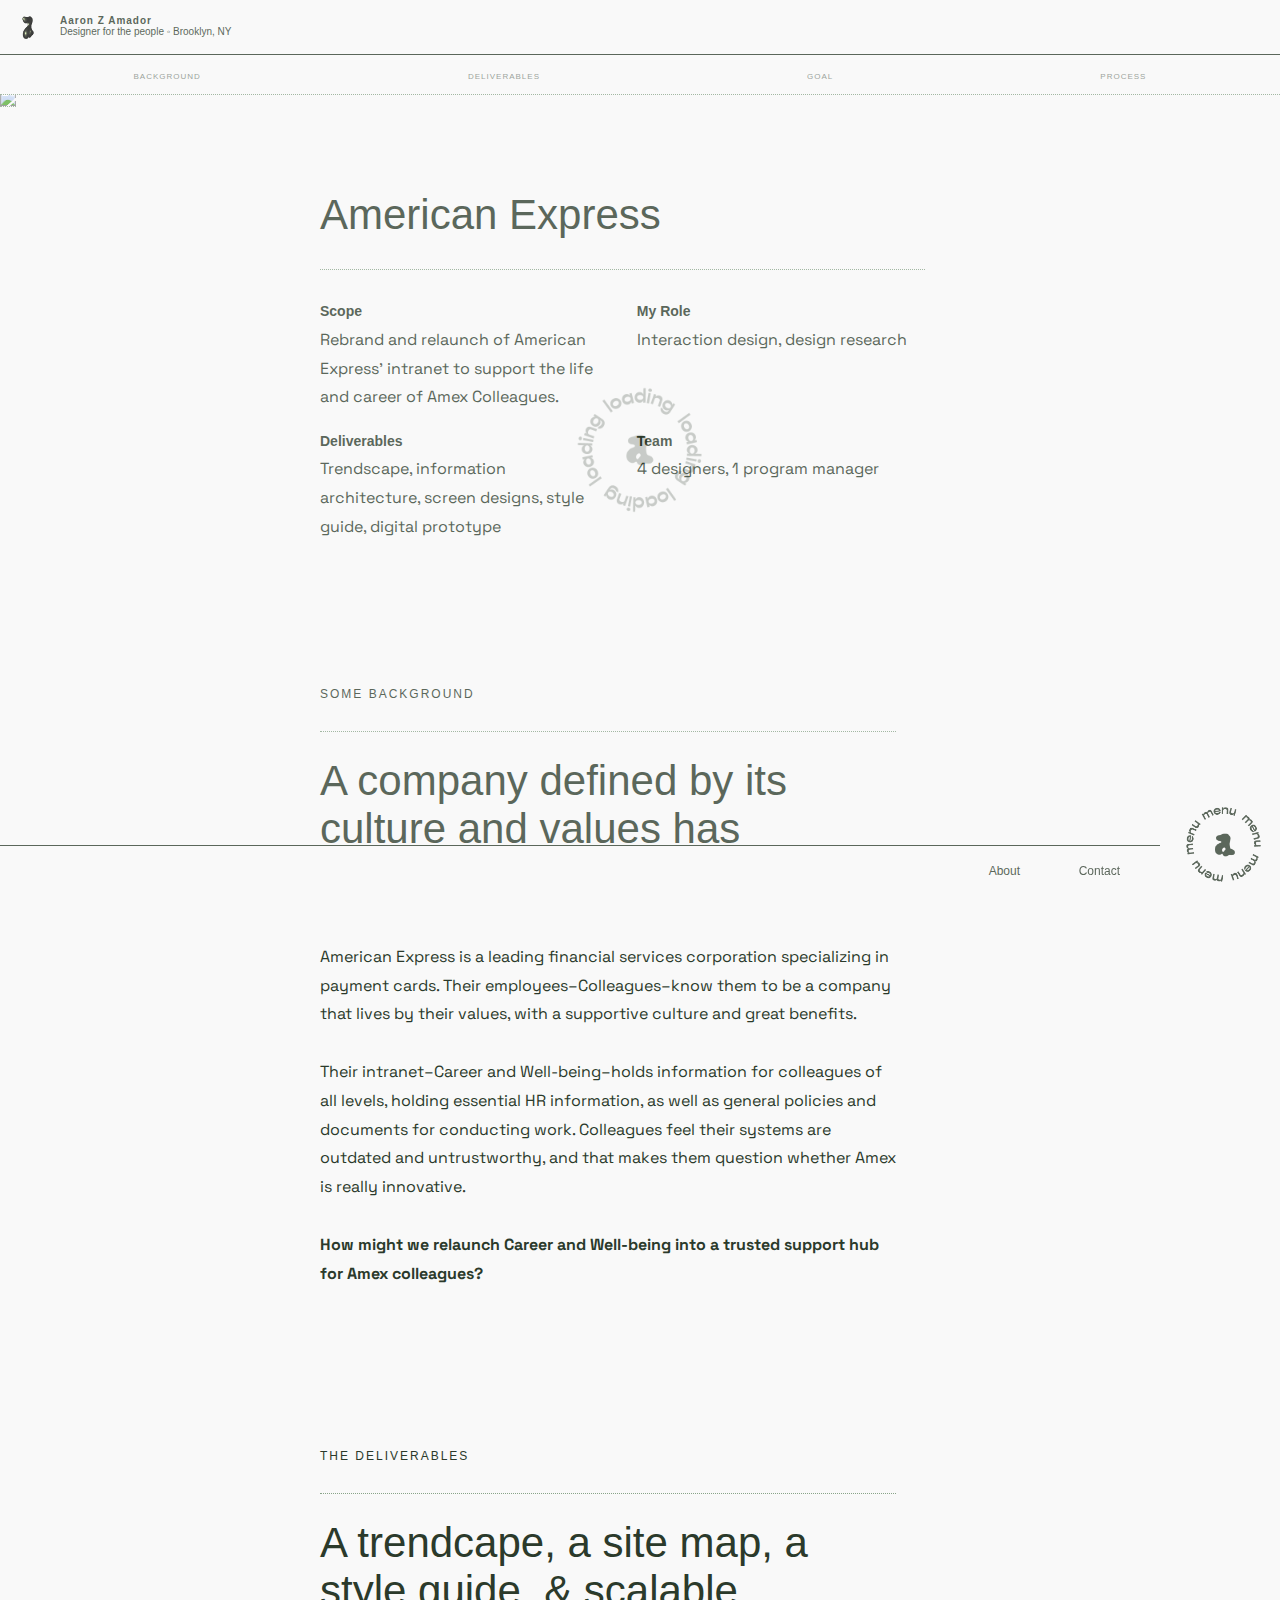
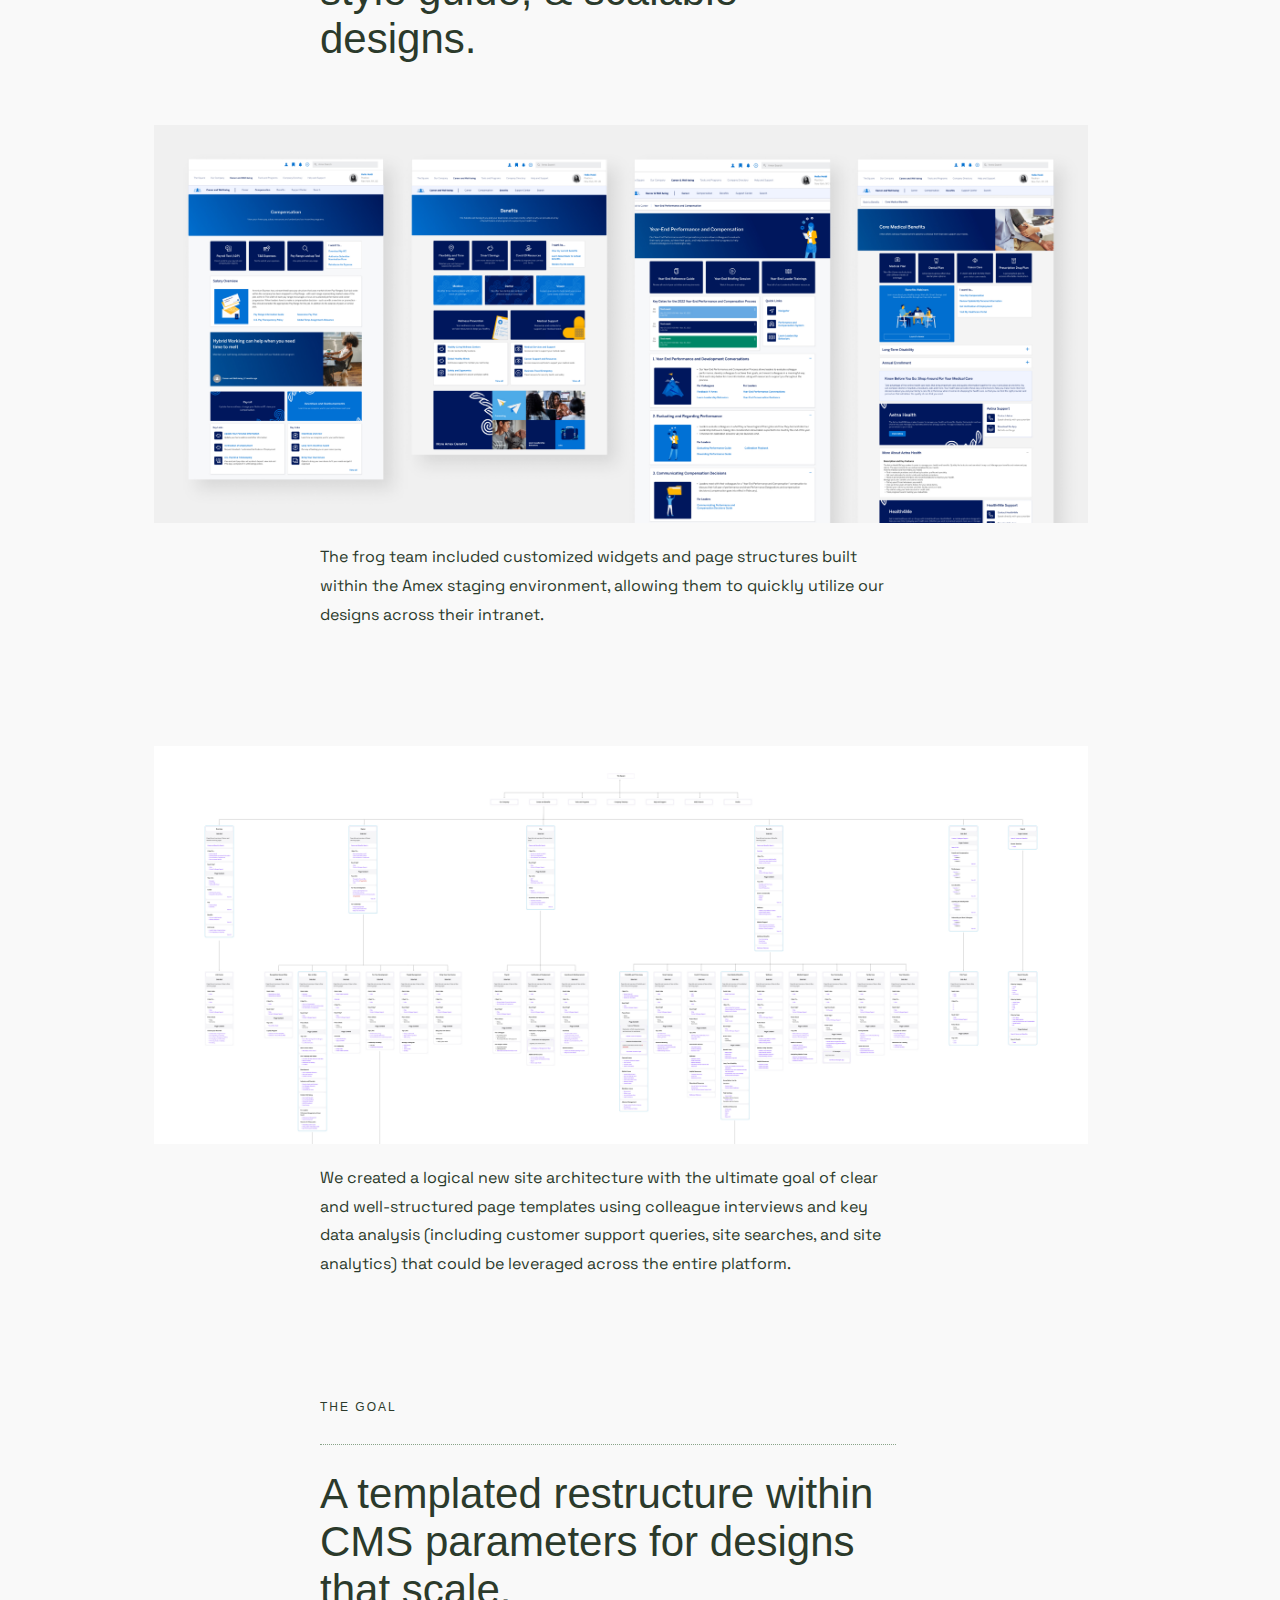
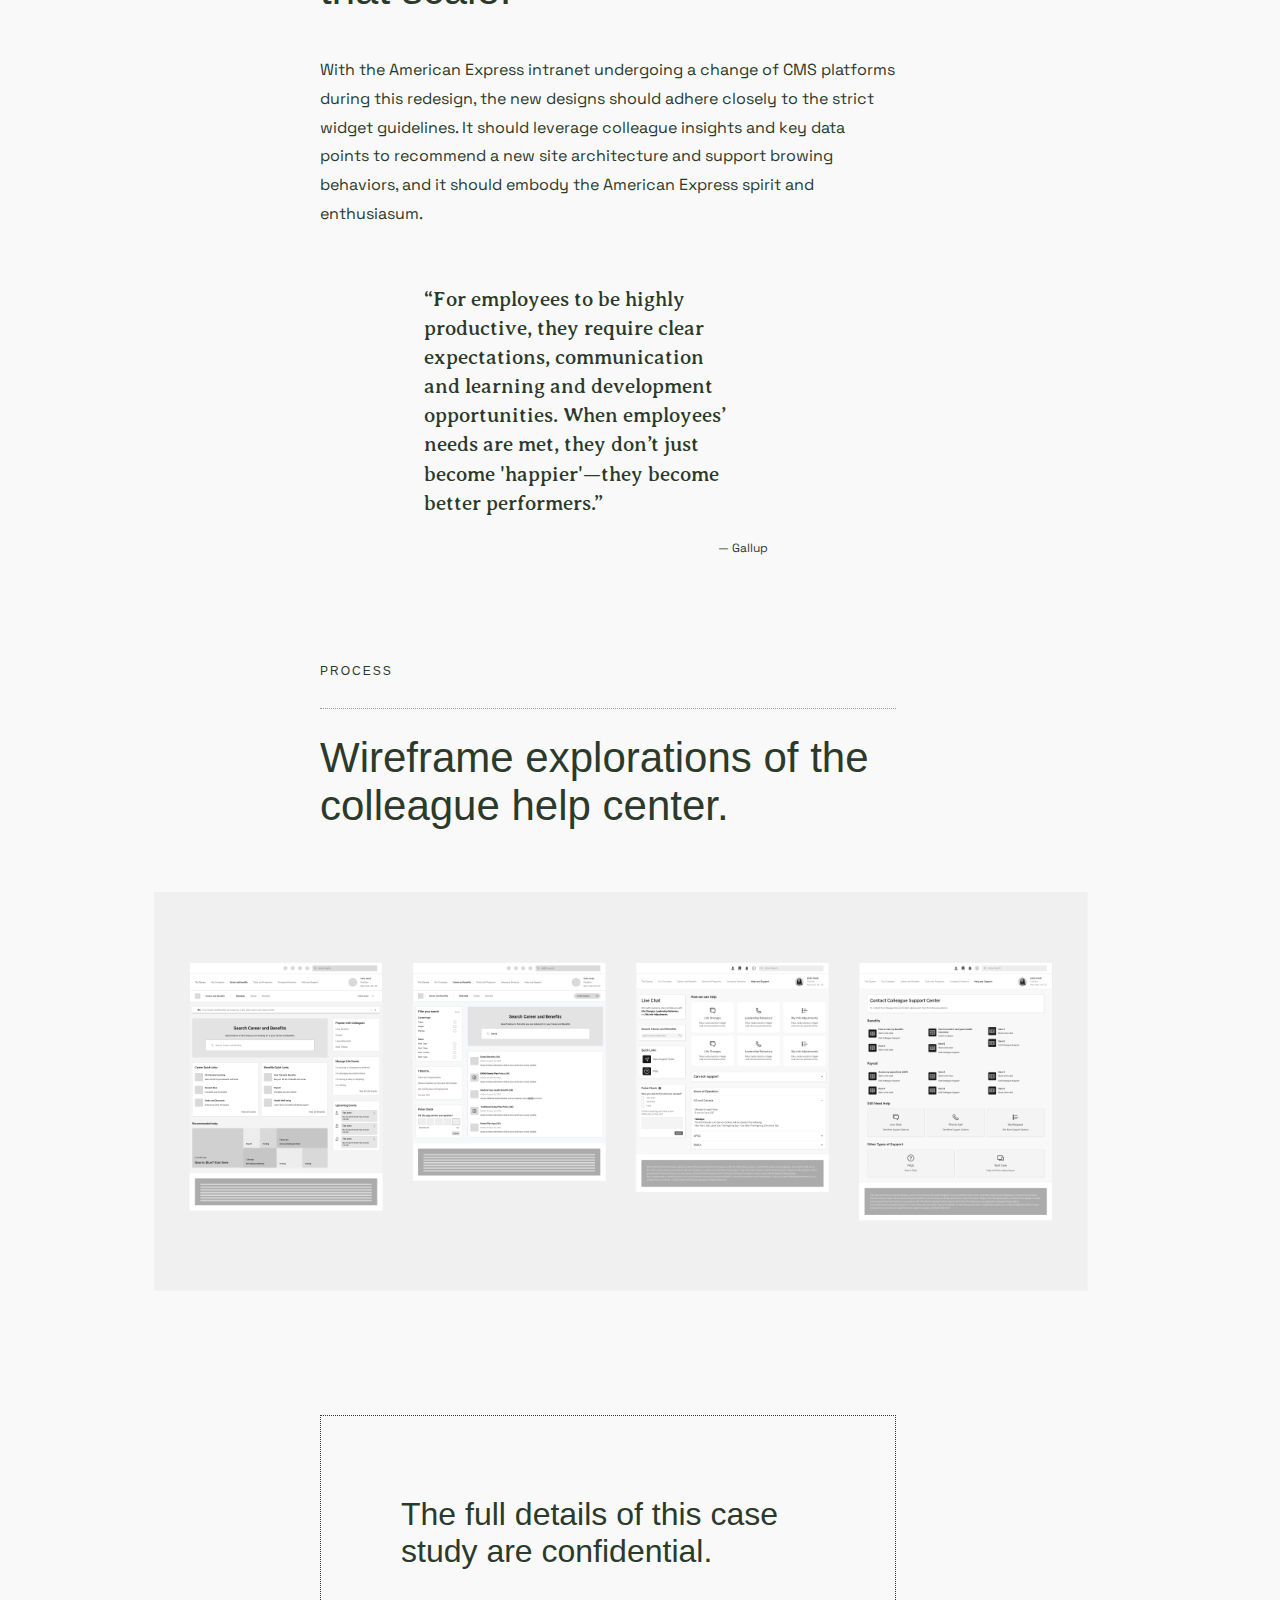
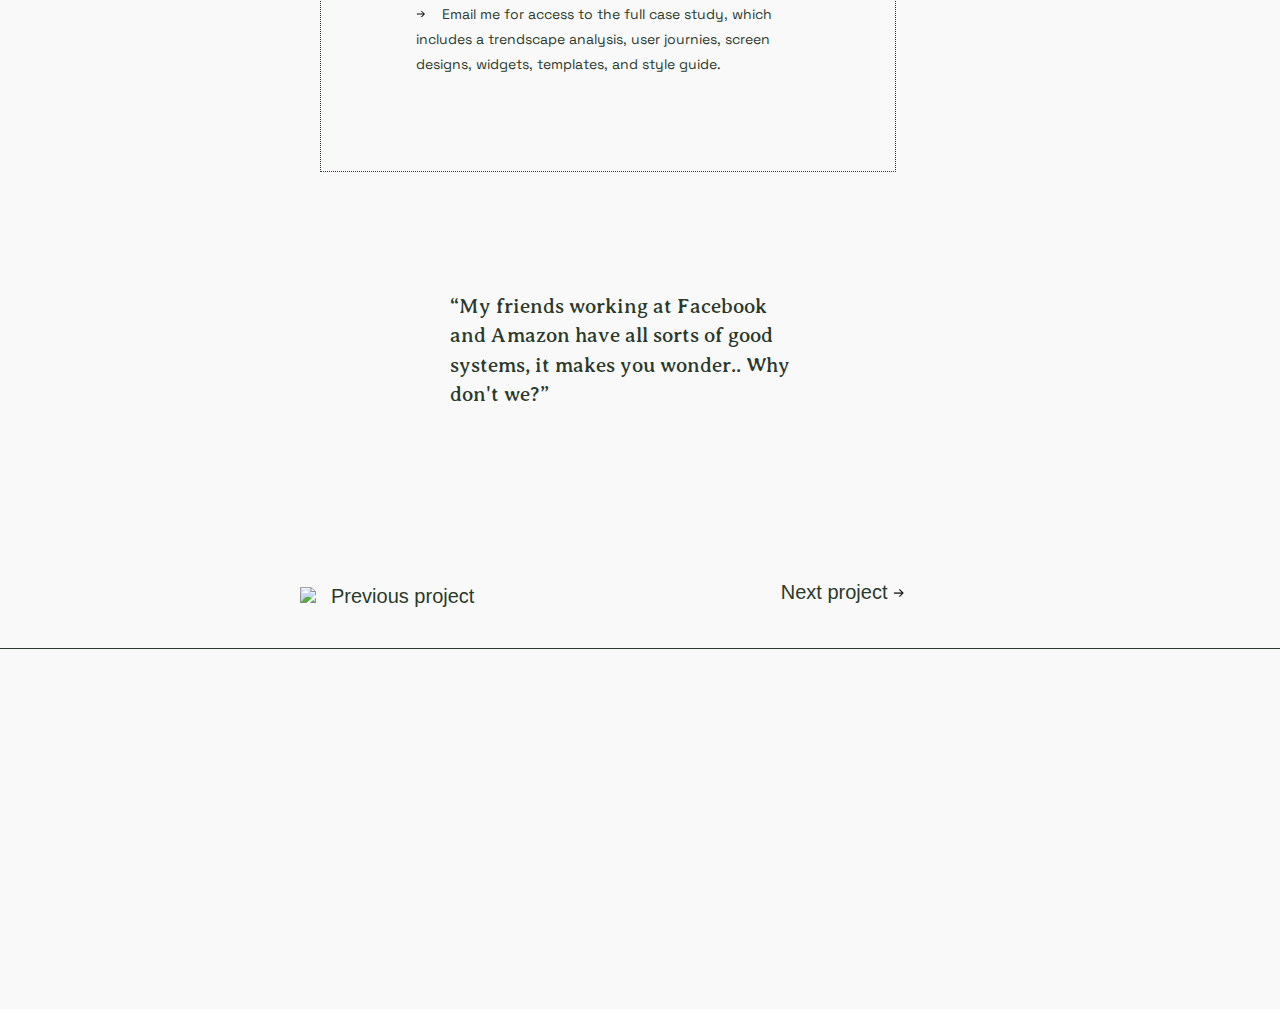
==== commit 7b8a2cb4: "rearrange" ====
--- a/americanexpress.html
+++ b/americanexpress.html
@@ -73,10 +73,10 @@
 
             <div id="statusbar">
 
-                <a href="#about"><p class="statusitem1 ">Background</p></a>
-                <a href="#backgroundgrid"><p class="statusitem2 ">Goal</p></a>
-                <a href="#ideation"><p class="statusitem3 ">Process</p></a>
-                <a href="#deliverablesgrid"><p class="statusitem4 ">Deliverables</p></a>
+                <a href="#backgroundgrid"><p class="statusitem1 ">Background</p></a>
+                <a href="#deliverablesgrid"><p class="statusitem2 ">Deliverables</p></a>
+                <a href="#research"><p class="statusitem3 ">Goal</p></a>
+                <a href="#ideation"><p class="statusitem4 ">Process</p></a>
 
             </div>
 
@@ -147,33 +147,9 @@
             </p>
         </div>
 
-       <div class="sexydisplay"><img src="images/amexjourney.jpg" onclick="openModa()"></div>
-
-    </div>
-
-    <div id="research"> 
-
-        <div class="reviewback"><h4>The goal</h4><h3>A templated restructure within CMS parameters for designs that scale.</h3><p>
-          
-With the American Express intranet undergoing a change of CMS platforms during this redesign, the new designs should adhere closely to the strict widget guidelines. It should leverage colleague insights and key data points to recommend a new site architecture and support browing behaviors, and it should embody the American Express spirit and enthusiasum.</p></div>
-    
-    </div>
-    <div id="quotegrid">
-
-      <p class="quotetext">“For employees to be highly productive, they require clear expectations, communication and learning and development opportunities. When employees’ needs are met, they don’t just become 'happier'—they become better performers.”</p>
-      <p class="quotesource">— Gallup</p>
-
-  </div>
-
-
-
-  <div id="ideation">
-    <div class="iaback"><h4>Process</h4><h3>Wireframe explorations of the colleague help center</h3>
-    </div>
-    <div class="iap1"><img src="images/amexprocess.jpg"onclick="openModa7()"></div>
-
-
-       </div>
+      <!-- <div class="sexydisplay"><img src="images/amexjourney.jpg" onclick="openModa()"></div>-->
+
+    </div>
 
 
 <div id="deliverablesgrid">
@@ -197,6 +173,32 @@
     </p>
 </div>
 </div>
+
+    <div id="research"> 
+
+        <div class="reviewback"><h4>The goal</h4><h3>A templated restructure within CMS parameters for designs that scale.</h3><p>
+          
+With the American Express intranet undergoing a change of CMS platforms during this redesign, the new designs should adhere closely to the strict widget guidelines. It should leverage colleague insights and key data points to recommend a new site architecture and support browing behaviors, and it should embody the American Express spirit and enthusiasum.</p></div>
+    
+    </div>
+    <div id="quotegrid">
+
+      <p class="quotetext">“For employees to be highly productive, they require clear expectations, communication and learning and development opportunities. When employees’ needs are met, they don’t just become 'happier'—they become better performers.”</p>
+      <p class="quotesource">— Gallup</p>
+
+  </div>
+
+
+
+  <div id="ideation">
+    <div class="iaback"><h4>Process</h4><h3>Wireframe explorations of the colleague help center.</h3>
+    </div>
+    <div class="iap1"><img src="images/amexprocess.jpg"onclick="openModa7()"></div>
+
+
+       </div>
+
+
 <a href="mailto:contact@aaronz.me"target="_blank">
 <div id="configrid">
 <div id="config">
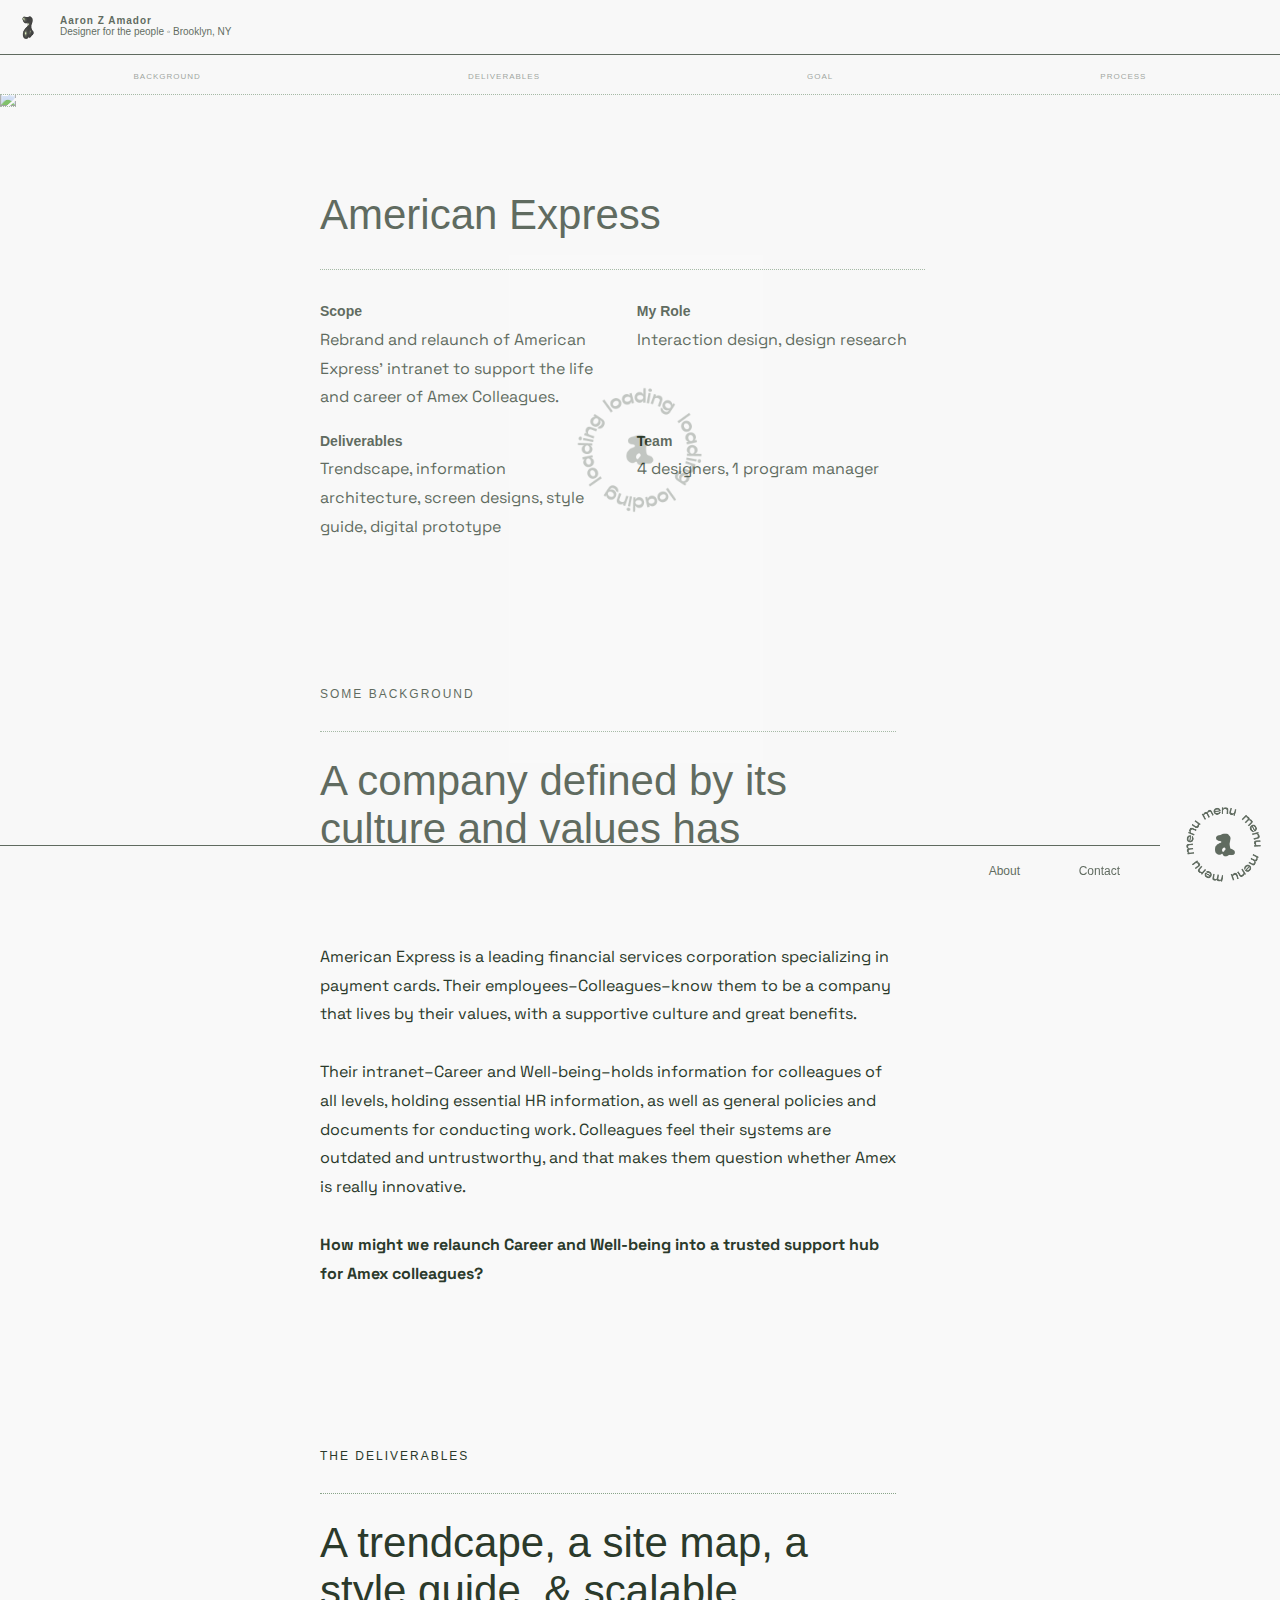
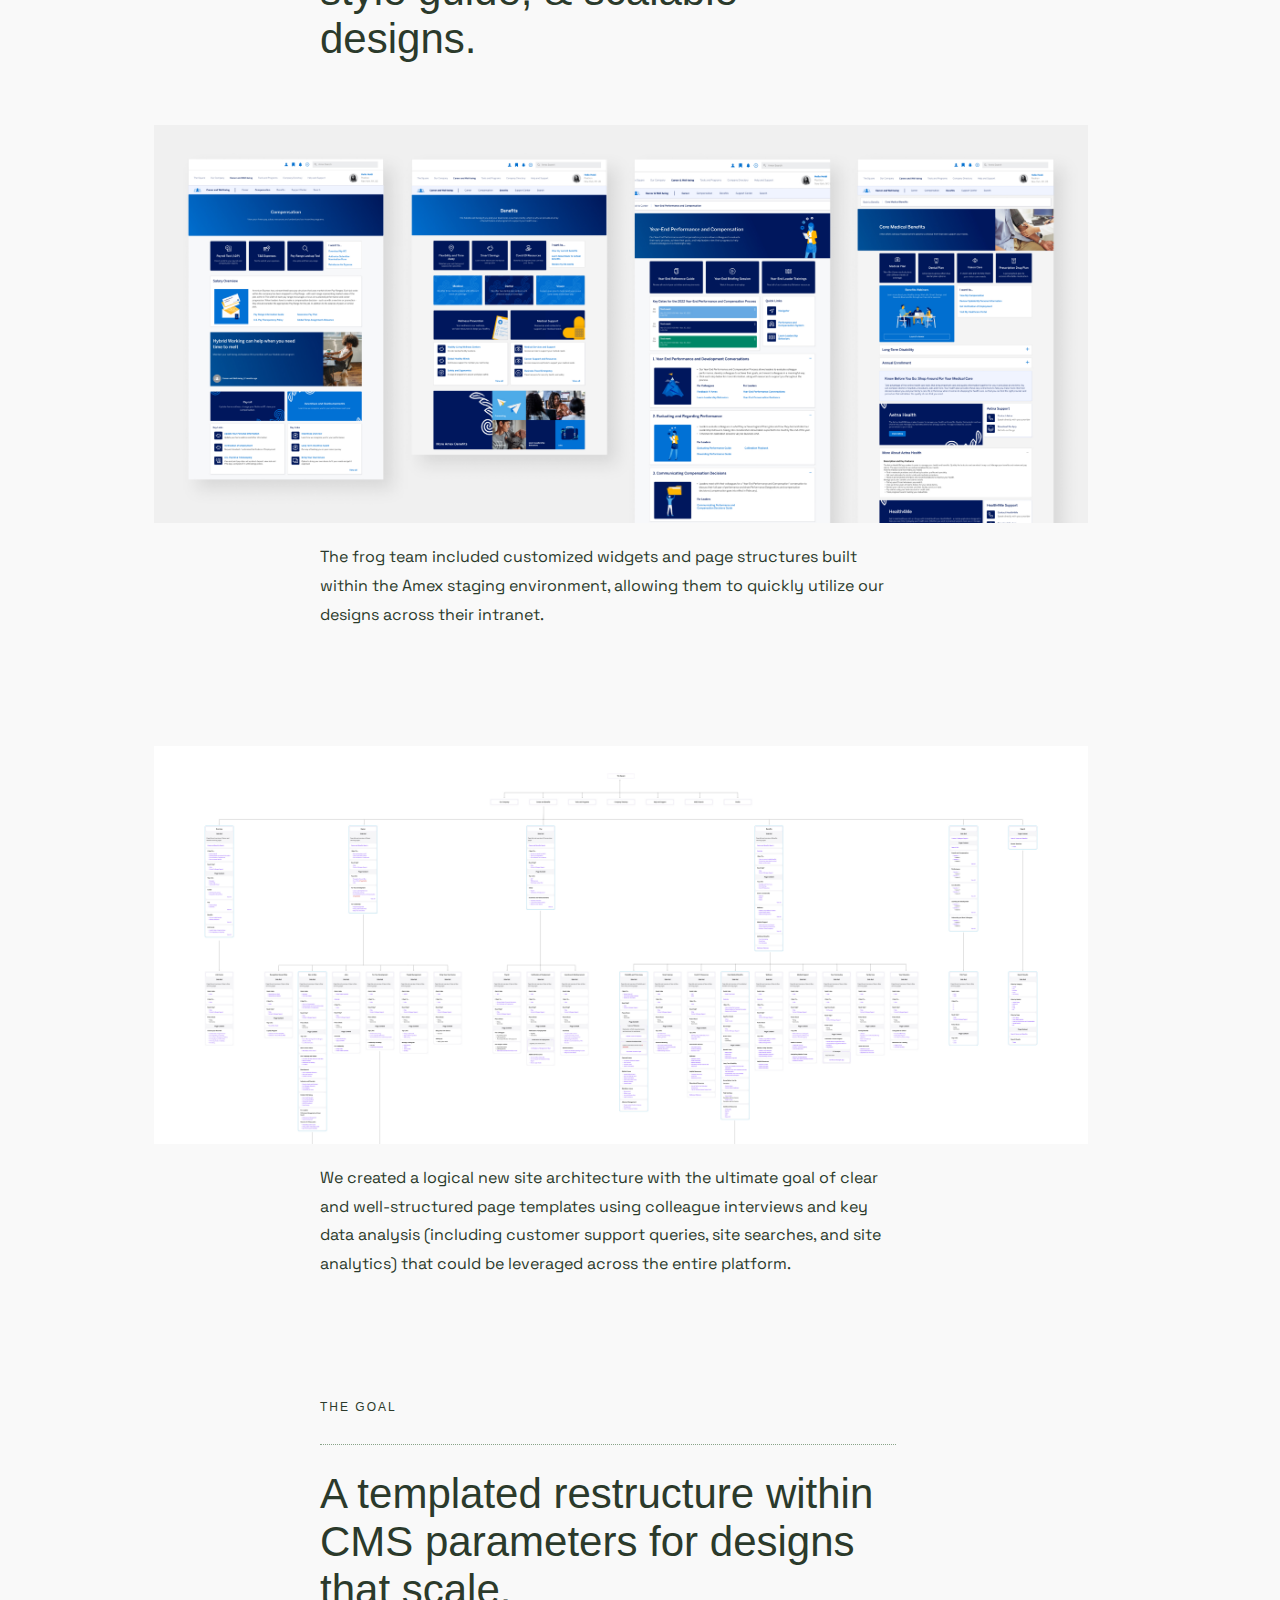
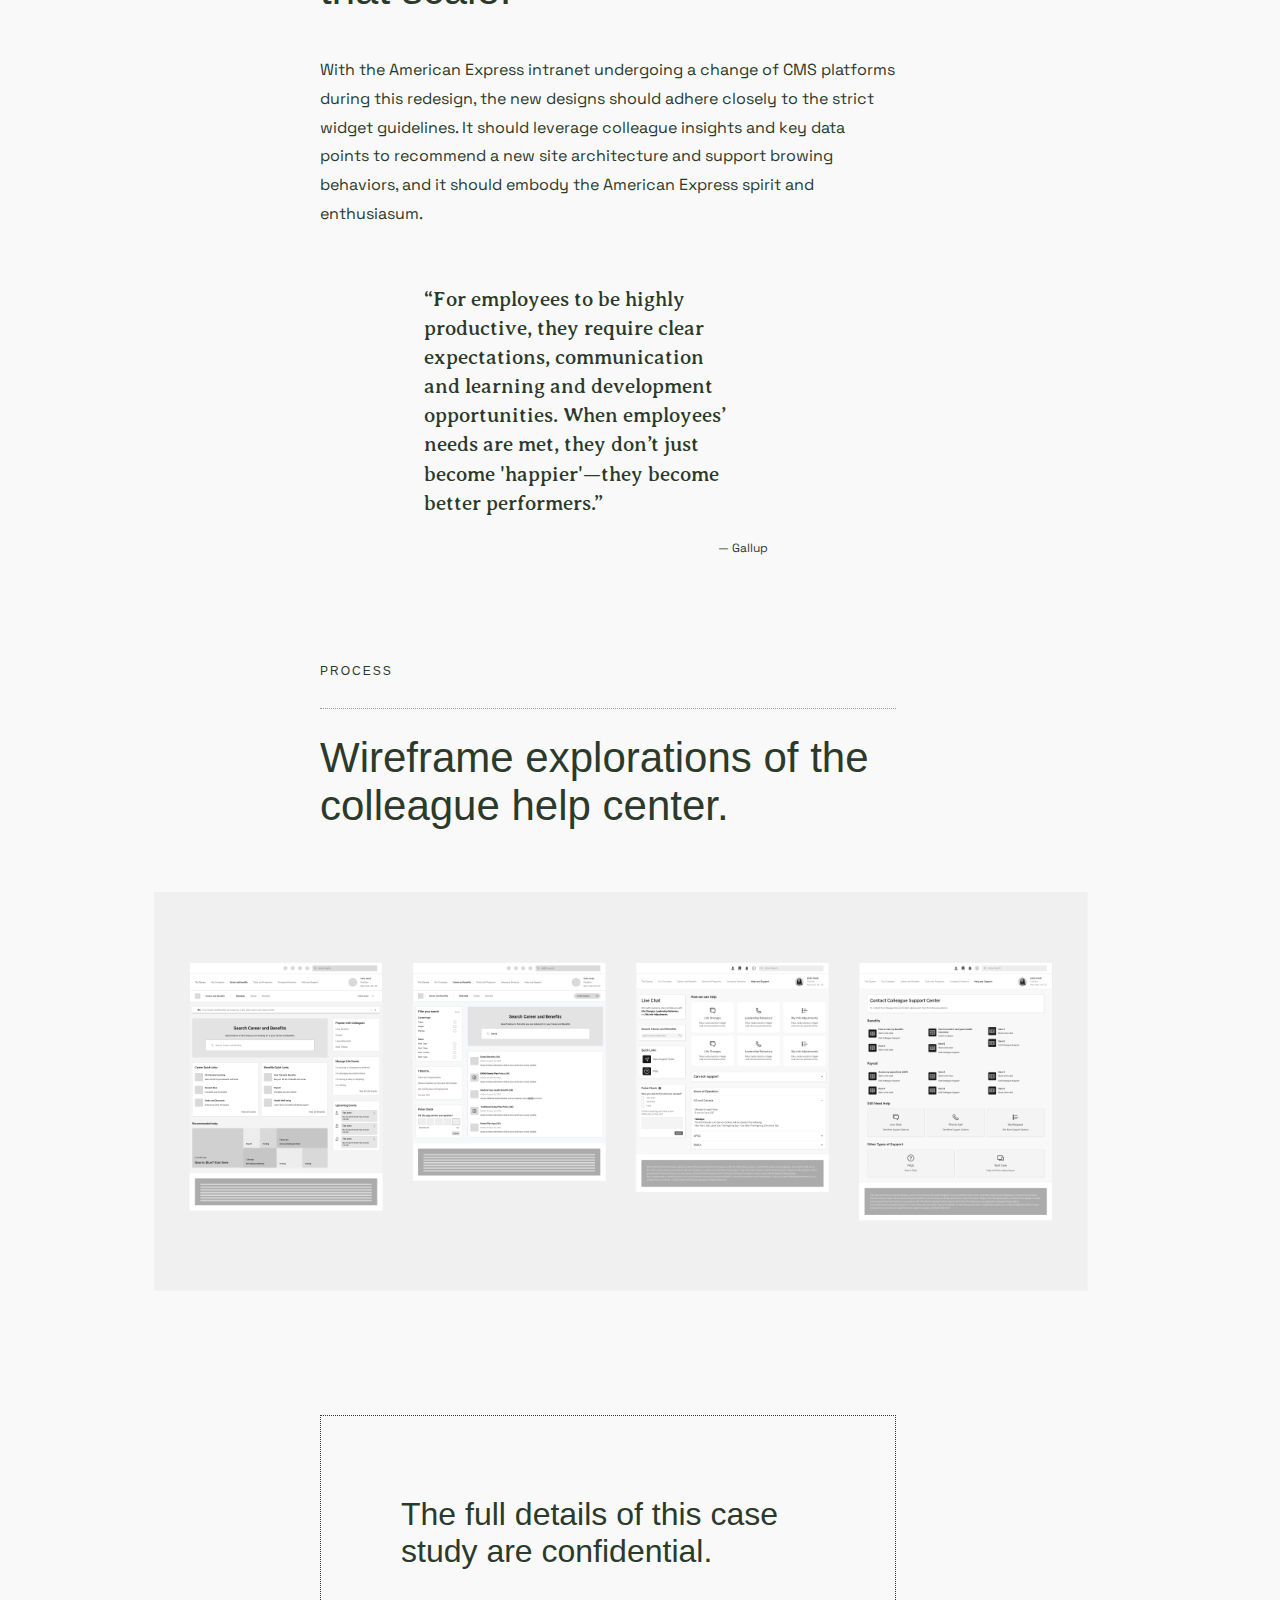
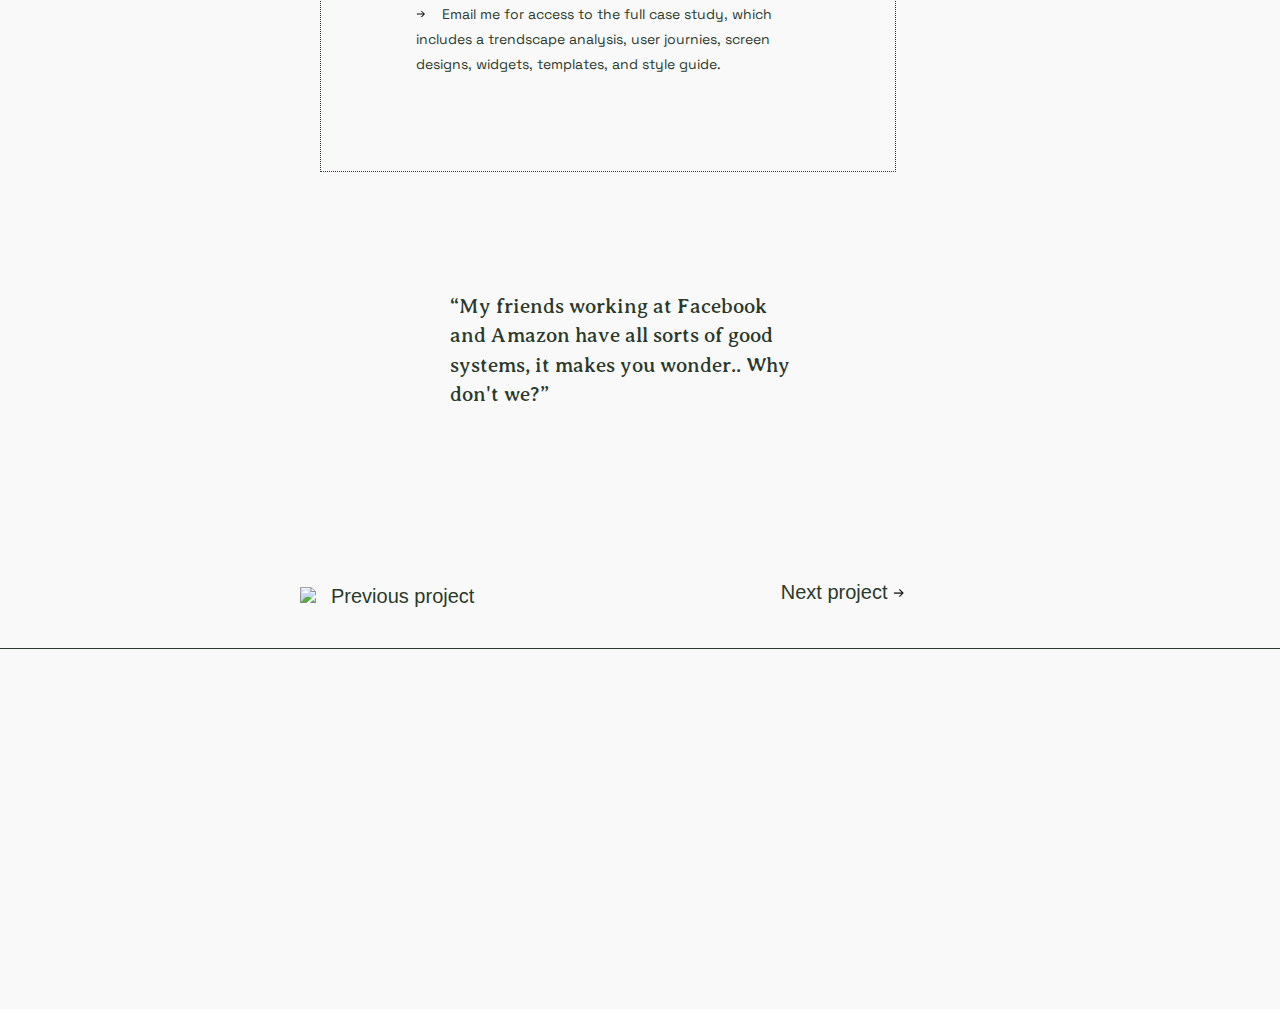
==== commit ac4ee0a9: "/" ====
--- a/americanexpress.html
+++ b/americanexpress.html
@@ -90,7 +90,7 @@
                             <div class="glimpse">
                               <img src="images/Frame 8me.png">
                               <h4>Aaron Z Amador</h4>
-                              <p class ="tag">26 ◦ he / him ◦ cat dad</p>
+                              <!--<p class ="tag">26 ◦ he / him ◦ cat dad</p>-->
                               <p class="bodyodyody"><br>Hello & thanks for stopping by!<br><br>
                                 I'm Aaron, a designer in Brooklyn, New York. I'm an interaction designer by trade, visual designer by heart. Sometimes I do a little front-end on the weekends.<br><br>When I'm not knee deep in the details, you can find me tending to my orchid collection, cleaning my aquariums,
                                 or binge watching a Real Housewives franchise.
--- a/css/style.css
+++ b/css/style.css
@@ -414,7 +414,7 @@
         color:#2B3A2B;
     }
     #intro{
-        padding:120px 0 0 20px;
+        padding:120px 0 0px 20px;
         background-color:#f9f9f9;
     }
     
@@ -613,15 +613,19 @@
         }
     .tag{
         padding-right:10px;
-        font-family: gopher, sans-serif;
-        font-weight:400;
-        letter-spacing:1px;
-        text-transform:uppercase;
-        letter-spacing:2px;
+        margin-top:-15px;
+        padding:0px 0px 0px 0px;
+
+
+
+        font-size:.8750em;
+        -webkit-font-smoothing: antialiased;
+        line-height:1.8em;
+        font-family: space grotesk;
         color:#2B3A2B;
-        margin-top:-15px;
-        font-size:10px;
-        padding:0px 0px 0px 0px;
+        font-weight: 400;
+        letter-spacing:.0em;
+        font-style: normal; 
     }
     
     .tag a{
@@ -651,7 +655,7 @@
         transition: .3s;
         opacity:1;
         bottom:60px;
-        width:99%;
+        width:98%;
         padding:60px 0px 0 20px;
         display:grid;
         grid-template-columns:1fr 1fr;
